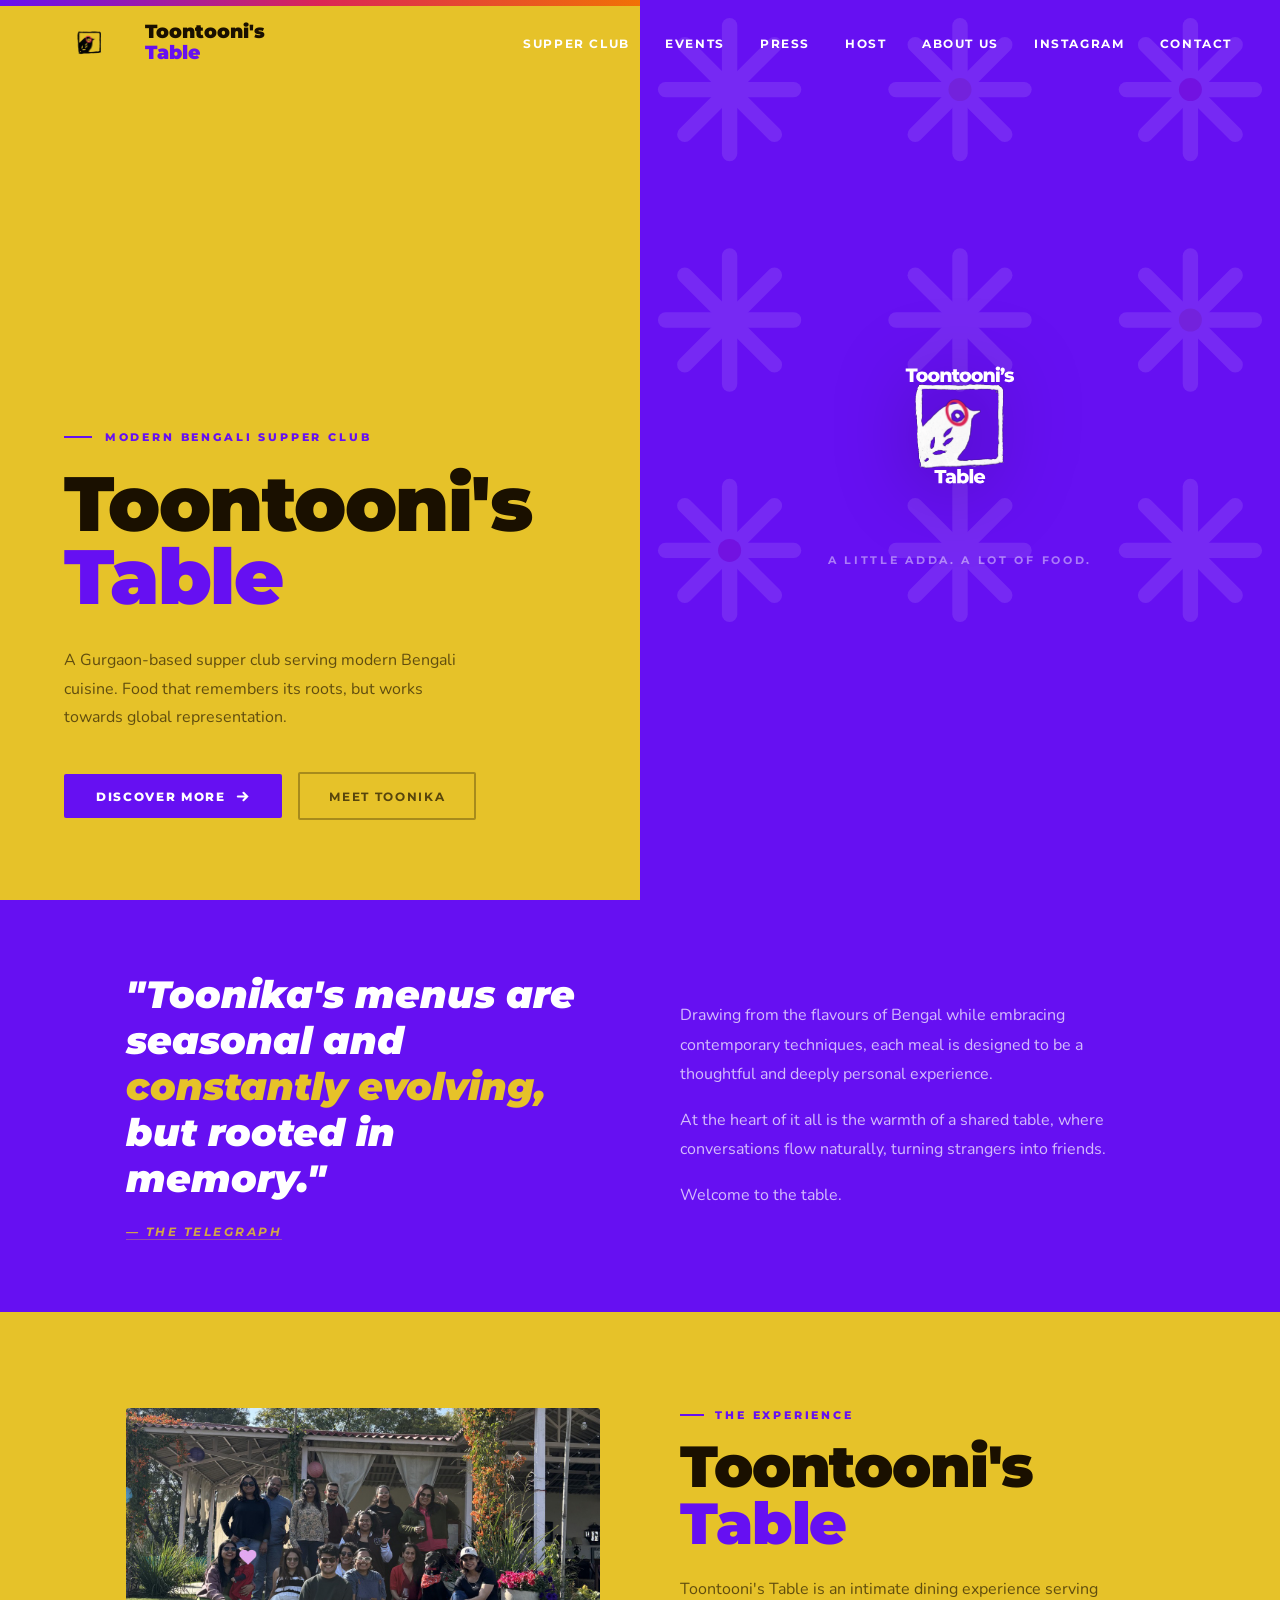
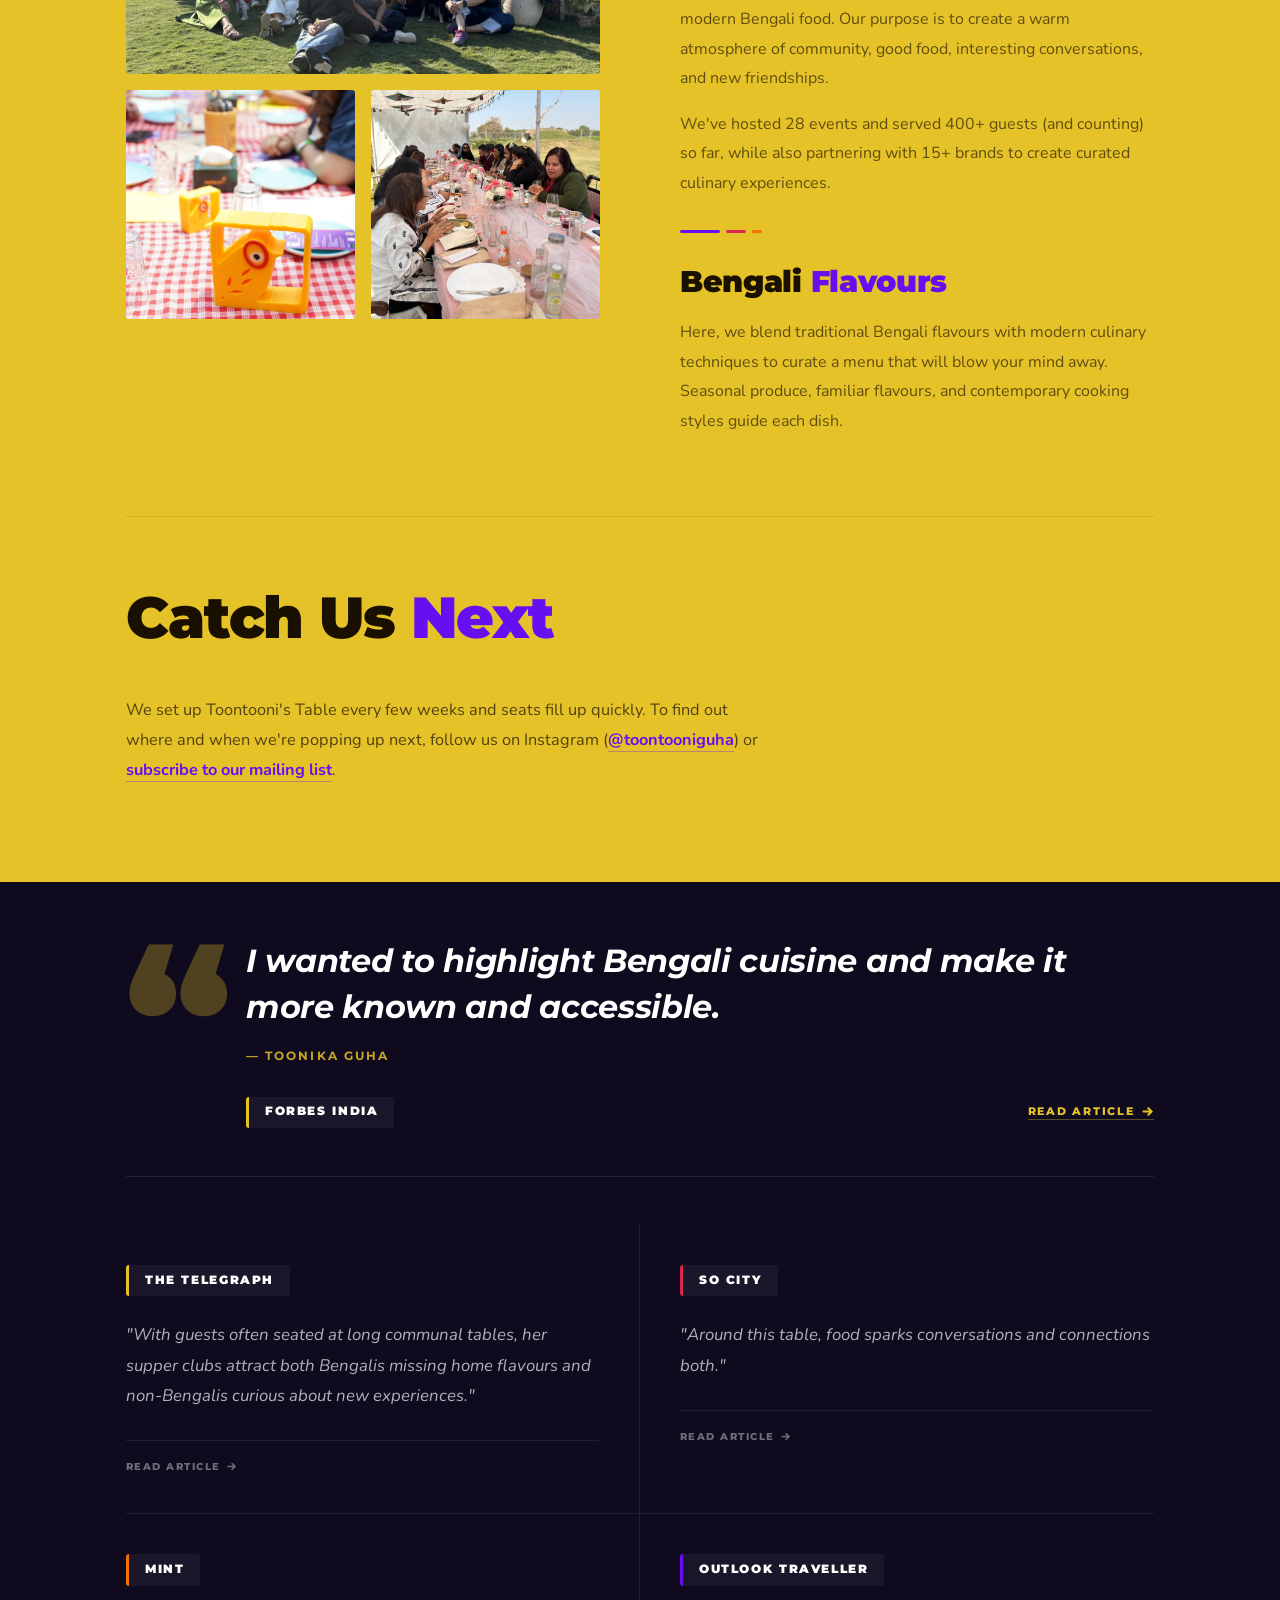
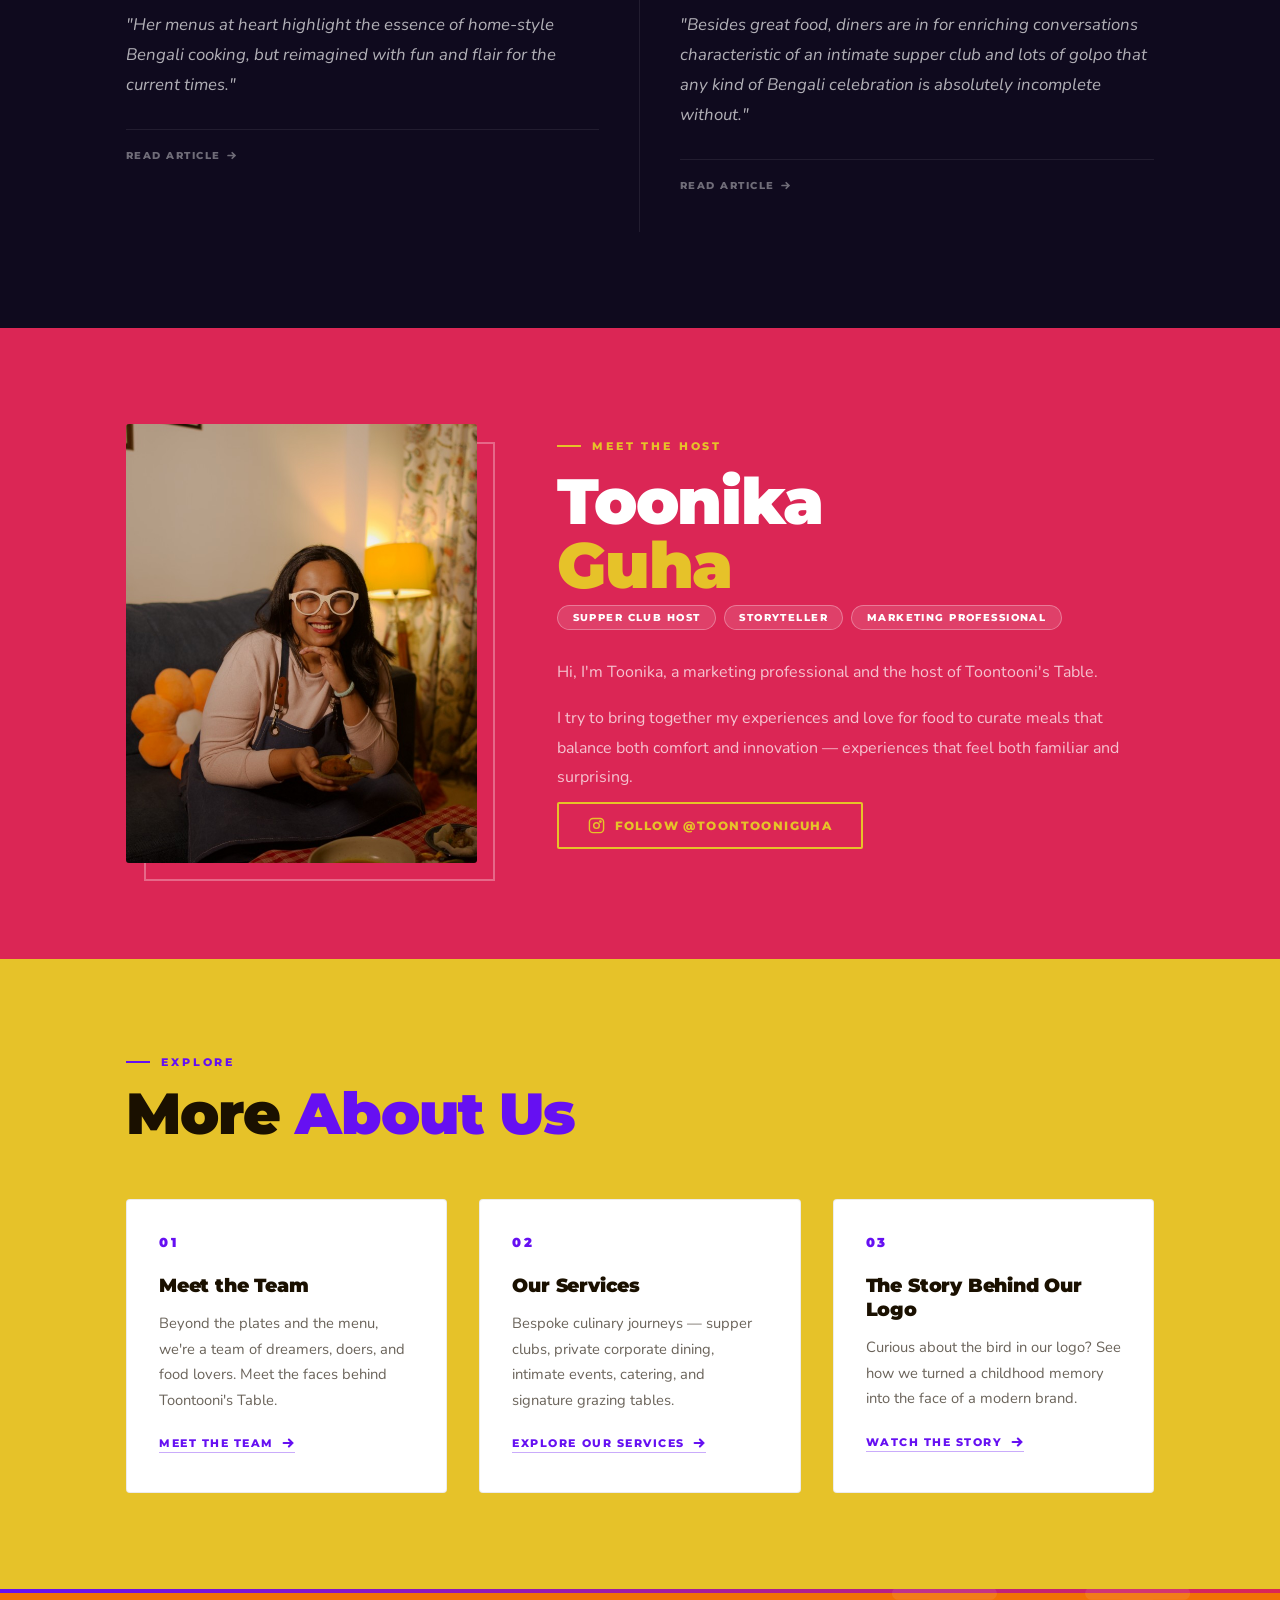
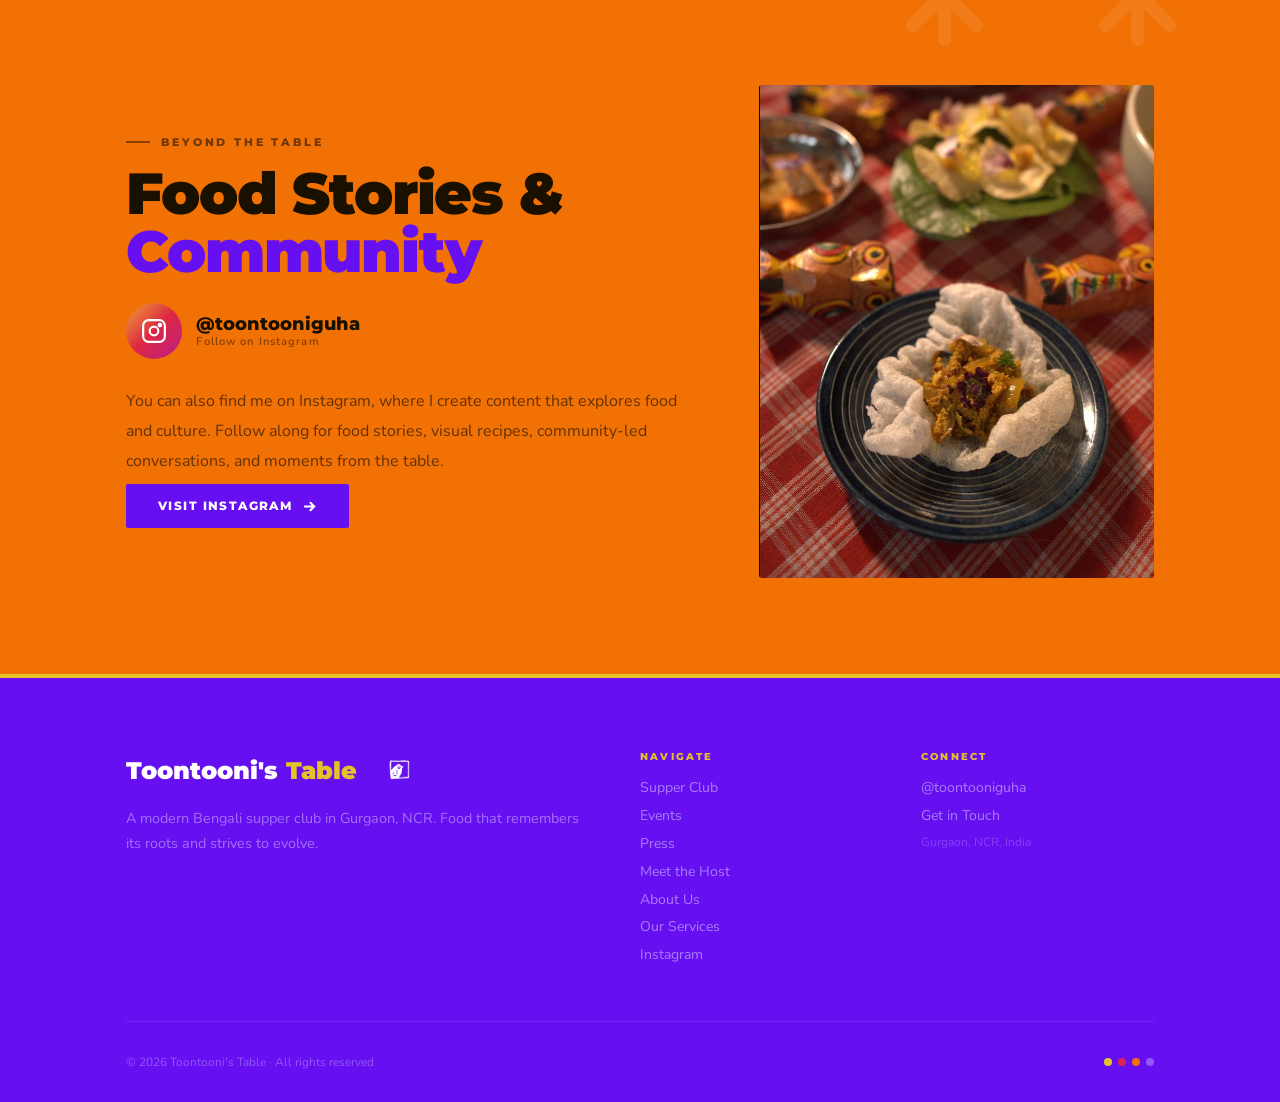
==== index.html @ 7522ca23 "Refactor site into shared partials + refresh content & media Structure / DRY - Extract nav + footer " ====
<!DOCTYPE html>
<html lang="en">
<head>
  <meta charset="UTF-8">
  <meta name="viewport" content="width=device-width, initial-scale=1.0">

  <!-- ── PRIMARY SEO ── -->
  <title>Toontooni's Table | Modern Bengali Supper Club in Gurgaon, NCR</title>
  <meta name="description" content="Toontooni's Table is an intimate modern Bengali supper club in Gurgaon, NCR. Cosy small-group dinners with authentic Bengali cuisine, contemporary flavours, and warm community. Book your seat today.">
  <meta name="keywords" content="supper club Gurgaon, Bengali supper club, Bengali cuisine NCR, intimate dining Gurgaon, Bengali meals Delhi NCR, private dining Gurgaon, modern Bengali food, cosy dinner Gurgaon, small gathering dining NCR, intimate experiences Gurgaon, Toontooni's Table, Toonika Guha, supper club Delhi, Bengali food Delhi">
  <meta name="author" content="Toonika Guha">
  <meta name="robots" content="index, follow">
  <link rel="canonical" href="https://toontoonistable.com/">

  <!-- ── GEO / LOCAL SEO ── -->
  <meta name="geo.region" content="IN-HR">
  <meta name="geo.placename" content="Gurgaon, Haryana, India">
  <meta name="geo.position" content="28.4595;77.0266">
  <meta name="ICBM" content="28.4595, 77.0266">

  <!-- ── OPEN GRAPH ── -->
  <meta property="og:type" content="website">
  <meta property="og:url" content="https://toontoonistable.com/">
  <meta property="og:title" content="Toontooni's Table | Modern Bengali Supper Club in Gurgaon, NCR">
  <meta property="og:description" content="An intimate modern Bengali supper club in Gurgaon, NCR. Cosy small-group dinners with contemporary Bengali cuisine, warm community, and memorable conversations.">
  <meta property="og:image" content="https://toontoonistable.com/assets/images/experience-1.jpg">
  <meta property="og:locale" content="en_IN">
  <meta property="og:site_name" content="Toontooni's Table">

  <!-- ── TWITTER CARD ── -->
  <meta name="twitter:card" content="summary_large_image">
  <meta name="twitter:title" content="Toontooni's Table | Modern Bengali Supper Club in Gurgaon">
  <meta name="twitter:description" content="An intimate modern Bengali supper club in Gurgaon, NCR. Cosy small-group dinners with contemporary Bengali cuisine.">
  <meta name="twitter:image" content="https://toontoonistable.com/assets/images/experience-1.jpg">

  <!-- ── FAVICON & MANIFEST ── -->
  <link rel="icon" type="image/png" href="assets/images/logo-black.png">
  <link rel="apple-touch-icon" href="assets/images/logo-black.png">
  <link rel="manifest" href="site.webmanifest">
  <meta name="theme-color" content="#6610F2">

  <!-- ── FONTS ── -->
  <link rel="preconnect" href="https://fonts.googleapis.com">
  <link rel="preconnect" href="https://fonts.gstatic.com" crossorigin>
  <link href="https://fonts.googleapis.com/css2?family=Montserrat:ital,wght@0,400;0,600;0,700;0,800;0,900;1,700;1,900&family=Nunito:wght@400;500;600;700&display=swap" rel="stylesheet">

  <!-- ── STYLESHEET ── -->
  <link rel="stylesheet" href="assets/css/style.css">

  <!-- ── STRUCTURED DATA (JSON-LD) ── -->
  <script type="application/ld+json">
  {
    "@context": "https://schema.org",
    "@type": "FoodEstablishment",
    "name": "Toontooni's Table",
    "description": "An intimate modern Bengali supper club in Gurgaon, NCR, serving contemporary Bengali cuisine in small, cosy gatherings.",
    "url": "https://toontoonistable.com",
    "image": "https://toontoonistable.com/assets/images/experience-1.jpg",
    "servesCuisine": ["Bengali", "Indian", "Modern Indian"],
    "priceRange": "₹₹₹",
    "address": {
      "@type": "PostalAddress",
      "addressLocality": "Gurgaon",
      "addressRegion": "Haryana",
      "addressCountry": "IN"
    },
    "areaServed": ["Gurgaon", "Delhi NCR", "Noida", "Faridabad", "Delhi", "Gurugram"],
    "founder": {
      "@type": "Person",
      "name": "Toonika Guha",
      "sameAs": "https://www.instagram.com/toontooniguha/"
    },
    "sameAs": ["https://www.instagram.com/toontooniguha/"]
  }
  </script>
</head>
<body>

<!-- ══════════════════════════════════
     SITE HEADER (shared partial → partials/header.html, injected by main.js)
══════════════════════════════════ -->
<div id="site-header"></div>

<main>

<!-- ══════════════════════════════════
     HERO
══════════════════════════════════ -->
<section class="hero" id="home" aria-label="Welcome to Toontooni's Table">

  <div class="hero-left">
    <p class="hero-eyebrow">Modern Bengali Supper Club</p>
    <h1 class="hero-title">
      <span class="line1">Toontooni's</span>
      <span class="line2">Table</span>
    </h1>
    <p class="hero-desc">A Gurgaon-based supper club serving modern Bengali cuisine. Food that remembers its roots, but works towards global representation.</p>
    <div class="hero-cta-row">
      <a href="#supper-club" class="btn-primary">
        Discover More
        <svg width="15" height="15" viewBox="0 0 16 16" fill="none" stroke="currentColor" stroke-width="2.2" stroke-linecap="round" aria-hidden="true">
          <path d="M3 8h10M9 4l4 4-4 4"/>
        </svg>
      </a>
      <a href="#meet" class="btn-outline">Meet Toonika</a>
    </div>
  </div>

  <div class="hero-right" aria-hidden="true">
    <svg class="hero-right-geo" viewBox="0 0 500 500" fill="none" aria-hidden="true">
      <g stroke="white" stroke-width="12" stroke-linecap="round">
        <line x1="70" y1="20" x2="70" y2="120"/><line x1="20" y1="70" x2="120" y2="70"/>
        <line x1="35" y1="35" x2="105" y2="105"/><line x1="105" y1="35" x2="35" y2="105"/>
        <circle cx="70" cy="70" r="9" fill="white" stroke="none"/>
        <line x1="250" y1="20" x2="250" y2="120"/><line x1="200" y1="70" x2="300" y2="70"/>
        <line x1="215" y1="35" x2="285" y2="105"/><line x1="285" y1="35" x2="215" y2="105"/>
        <circle cx="250" cy="70" r="9" fill="#E6C229" stroke="none"/>
        <line x1="430" y1="20" x2="430" y2="120"/><line x1="380" y1="70" x2="480" y2="70"/>
        <line x1="395" y1="35" x2="465" y2="105"/><line x1="465" y1="35" x2="395" y2="105"/>
        <circle cx="430" cy="70" r="9" fill="#DB2655" stroke="none"/>
        <line x1="70" y1="200" x2="70" y2="300"/><line x1="20" y1="250" x2="120" y2="250"/>
        <line x1="35" y1="215" x2="105" y2="285"/><line x1="105" y1="215" x2="35" y2="285"/>
        <circle cx="70" cy="250" r="9" fill="white" stroke="none"/>
        <line x1="250" y1="200" x2="250" y2="300"/><line x1="200" y1="250" x2="300" y2="250"/>
        <line x1="215" y1="215" x2="285" y2="285"/><line x1="285" y1="215" x2="215" y2="285"/>
        <circle cx="250" cy="250" r="9" fill="white" stroke="none"/>
        <line x1="430" y1="200" x2="430" y2="300"/><line x1="380" y1="250" x2="480" y2="250"/>
        <line x1="395" y1="215" x2="465" y2="285"/><line x1="465" y1="215" x2="395" y2="285"/>
        <circle cx="430" cy="250" r="9" fill="#E6C229" stroke="none"/>
        <line x1="70" y1="380" x2="70" y2="480"/><line x1="20" y1="430" x2="120" y2="430"/>
        <line x1="35" y1="395" x2="105" y2="465"/><line x1="105" y1="395" x2="35" y2="465"/>
        <circle cx="70" cy="430" r="9" fill="#DB2655" stroke="none"/>
        <line x1="250" y1="380" x2="250" y2="480"/><line x1="200" y1="430" x2="300" y2="430"/>
        <line x1="215" y1="395" x2="285" y2="465"/><line x1="285" y1="395" x2="215" y2="465"/>
        <circle cx="250" cy="430" r="9" fill="white" stroke="none"/>
        <line x1="430" y1="380" x2="430" y2="480"/><line x1="380" y1="430" x2="480" y2="430"/>
        <line x1="395" y1="395" x2="465" y2="465"/><line x1="465" y1="395" x2="395" y2="465"/>
        <circle cx="430" cy="430" r="9" fill="white" stroke="none"/>
      </g>
    </svg>
    <div class="hero-right-logo">
      <img src="assets/images/logo-white.svg" alt="" class="hero-bird-img" aria-hidden="true">
      <p class="hero-right-tagline">A little adda. A lot of food.</p>
    </div>
  </div>

</section>

<!-- ══════════════════════════════════
     STATEMENT BAND
══════════════════════════════════ -->
<div class="statement" aria-label="Brand statement">
  <div class="container">
    <blockquote class="statement-quote reveal">
      "Toonika's menus are seasonal and <span>constantly evolving,</span><br>but rooted in memory."
      <cite class="statement-cite"><a href="https://www.telegraphindia.com/my-kolkata/food/home-chefs-and-supper-clubs-taking-bengali-food-beyond-bengal/cid/2142483#goog_rewarded" target="_blank" rel="noopener noreferrer">&mdash; The Telegraph</a></cite>
    </blockquote>
    <div class="body-light reveal d1">
      <p>Drawing from the flavours of Bengal while embracing contemporary techniques, each meal is designed to be a thoughtful and deeply personal experience.</p>
      <p>At the heart of it all is the warmth of a shared table, where conversations flow naturally, turning strangers into friends.</p>
      <p>Welcome to the table.</p>
    </div>
  </div>
</div>

<!-- ══════════════════════════════════
     SUPPER CLUB
══════════════════════════════════ -->
<section class="section" id="supper-club" aria-label="The Supper Club experience">
  <div class="container">
    <div class="sc-grid">

      <div>
        <img src="assets/images/experience-1.jpg" alt="Guests at a Toontooni's Table supper club" class="sc-hero-img reveal">
        <div class="food-duo">
          <img src="assets/images/experience-2.jpg" alt="Playful table styling at a Toontooni's Table dinner" class="food-img-sq reveal d1">
          <img src="assets/images/experience-3.jpg" alt="Guests around the table at a Toontooni's Table supper club" class="food-img-sq reveal d1">
        </div>
      </div>

      <div>
        <p class="label reveal">The Experience</p>
        <h2 class="title reveal d1">Toontooni's<br><em>Table</em></h2>
        <div class="body-ink reveal d2">
          <p>Toontooni's Table is an intimate dining experience serving modern Bengali food. Our purpose is to create a warm atmosphere of community, good food, interesting conversations, and new friendships.</p>
          <p>We've hosted 28 events and served 400+ guests (and counting) so far, while also partnering with 15+ brands to create curated culinary experiences.</p>
        </div>

        <div class="color-bar reveal d2">
          <span class="bar-indigo"></span>
          <span class="bar-red"></span>
          <span class="bar-orange"></span>
        </div>

        <h3 class="food-title reveal d3">Bengali <em>Flavours</em></h3>
        <div class="body-ink reveal d3">
          <p>Here, we blend traditional Bengali flavours with modern culinary techniques to curate a menu that will blow your mind away. Seasonal produce, familiar flavours, and contemporary cooking styles guide each dish.</p>
        </div>
      </div>

    </div>

    <!-- ── UPCOMING EVENTS ── -->
    <div class="events-block" id="events">
      <div class="events-header reveal">
        <h2 class="title">Catch Us <em>Next</em></h2>
      </div>
      <p class="events-note reveal d1">
        We set up Toontooni's Table every few weeks and seats fill up quickly. To find out where and when we're popping up next, follow us on Instagram (<a href="https://www.instagram.com/toontooniguha/" target="_blank" rel="noopener noreferrer">@toontooniguha</a>) or <a href="https://www.instagram.com/p/DU5zTjmkhN3/?img_index=1" target="_blank" rel="noopener noreferrer">subscribe to our mailing list</a>.
      </p>
    </div>

  </div>
</section>

<!-- ══════════════════════════════════
     PRESS
══════════════════════════════════ -->
<section class="section press-section" id="press" aria-label="Press and media coverage">
  <div class="container">

    <!-- Featured quote — Forbes India -->
    <article class="press-featured reveal d1" aria-label="Featured press quote">
      <div class="press-featured-mark" aria-hidden="true">&ldquo;</div>
      <div class="press-featured-body">
        <blockquote class="press-featured-quote">
          I wanted to highlight Bengali cuisine and make it more known and accessible.<span class="press-featured-attr">— Toonika Guha</span>
        </blockquote>
        <div class="press-featured-footer">
          <div class="press-pub-badge">
            <span class="press-pub-name">Forbes India</span>
          </div>
          <a href="https://www.forbesindia.com/article/life/supper-clubs-whats-the-next-course/2993029/1" target="_blank" rel="noopener noreferrer" class="press-featured-link" aria-label="Read article in Forbes India">
            Read Article
            <svg width="13" height="13" viewBox="0 0 16 16" fill="none" stroke="currentColor" stroke-width="2.5" stroke-linecap="round" aria-hidden="true">
              <path d="M3 8h10M9 4l4 4-4 4"/>
            </svg>
          </a>
        </div>
      </div>
    </article>

    <!-- Supporting quotes -->
    <div class="press-secondary-grid">

      <article class="press-secondary reveal d1">
        <div class="press-pub-badge">
          <span class="press-pub-name">The Telegraph</span>
        </div>
        <blockquote class="press-secondary-quote">
          "With guests often seated at long communal tables, her supper clubs attract both Bengalis missing home flavours and non-Bengalis curious about new experiences."
        </blockquote>
        <div class="press-secondary-footer">
          <a href="https://www.telegraphindia.com/my-kolkata/food/home-chefs-and-supper-clubs-taking-bengali-food-beyond-bengal/cid/2142483#goog_rewarded" target="_blank" rel="noopener noreferrer" class="press-secondary-link" aria-label="Read article in The Telegraph">
            Read Article
            <svg width="11" height="11" viewBox="0 0 16 16" fill="none" stroke="currentColor" stroke-width="2.5" stroke-linecap="round" aria-hidden="true">
              <path d="M3 8h10M9 4l4 4-4 4"/>
            </svg>
          </a>
        </div>
      </article>

      <article class="press-secondary reveal d2">
        <div class="press-pub-badge press-pub-badge--red">
          <span class="press-pub-name">So City</span>
        </div>
        <blockquote class="press-secondary-quote">
          "Around this table, food sparks conversations and connections both."
        </blockquote>
        <div class="press-secondary-footer">
          <a href="https://so.city/delhi/article/taste-tradition-with-a-twist-at-toontoonis-table-the-ultimate-bengali-supper-club" target="_blank" rel="noopener noreferrer" class="press-secondary-link" aria-label="Read article in So City">
            Read Article
            <svg width="11" height="11" viewBox="0 0 16 16" fill="none" stroke="currentColor" stroke-width="2.5" stroke-linecap="round" aria-hidden="true">
              <path d="M3 8h10M9 4l4 4-4 4"/>
            </svg>
          </a>
        </div>
      </article>

      <article class="press-secondary reveal d3">
        <div class="press-pub-badge press-pub-badge--orange">
          <span class="press-pub-name">Mint</span>
        </div>
        <blockquote class="press-secondary-quote">
          "Her menus at heart highlight the essence of home-style Bengali cooking, but reimagined with fun and flair for the current times."
        </blockquote>
        <div class="press-secondary-footer">
          <a href="https://www.livemint.com/mint-lounge/food/popups-supper-clubs-delhi-gurugram-pune-11771306654217.html" target="_blank" rel="noopener noreferrer" class="press-secondary-link" aria-label="Read article in Mint">
            Read Article
            <svg width="11" height="11" viewBox="0 0 16 16" fill="none" stroke="currentColor" stroke-width="2.5" stroke-linecap="round" aria-hidden="true">
              <path d="M3 8h10M9 4l4 4-4 4"/>
            </svg>
          </a>
        </div>
      </article>

      <article class="press-secondary reveal d3">
        <div class="press-pub-badge press-pub-badge--indigo">
          <span class="press-pub-name">Outlook Traveller</span>
        </div>
        <blockquote class="press-secondary-quote">
          "Besides great food, diners are in for enriching conversations characteristic of an intimate supper club and lots of golpo that any kind of Bengali celebration is absolutely incomplete without."
        </blockquote>
        <div class="press-secondary-footer">
          <a href="https://oteats.outlooktraveller.com/whats-new/kickstart-durga-puja-2025-with-the-homecoming-pop-up-in-mezze-mambo" target="_blank" rel="noopener noreferrer" class="press-secondary-link" aria-label="Read article in Outlook Traveller">
            Read Article
            <svg width="11" height="11" viewBox="0 0 16 16" fill="none" stroke="currentColor" stroke-width="2.5" stroke-linecap="round" aria-hidden="true">
              <path d="M3 8h10M9 4l4 4-4 4"/>
            </svg>
          </a>
        </div>
      </article>

    </div>

  </div>
</section>

<!-- ══════════════════════════════════
     MEET TOONIKA
══════════════════════════════════ -->
<section class="section meet-section" id="meet" aria-label="Meet Toonika Guha, your host">
  <div class="container">
    <div class="meet-grid">

      <div class="meet-frame reveal">
        <img
          src="assets/images/host.jpg"
          alt="Toonika Guha, host of Toontooni's Table supper club in Gurgaon"
          class="portrait-img"
        >
      </div>

      <div>
        <p class="label label-light reveal">Meet the Host</p>
        <h2 class="meet-name reveal d1">Toonika<br><em>Guha</em></h2>
        <div class="pills reveal d2">
          <span class="pill">Supper Club Host</span>
          <span class="pill">Storyteller</span>
          <span class="pill">Marketing Professional</span>
        </div>
        <div class="body-light reveal d2">
          <p>Hi, I'm Toonika, a marketing professional and the host of Toontooni's Table.</p>
          <p>I try to bring together my experiences and love for food to curate meals that balance both comfort and innovation — experiences that feel both familiar and surprising.</p>
        </div>
        <a
          href="https://www.instagram.com/toontooniguha/"
          target="_blank"
          rel="noopener noreferrer"
          class="ig-btn reveal d3"
          aria-label="Follow Toonika Guha on Instagram"
        >
          <svg width="17" height="17" viewBox="0 0 24 24" fill="none" stroke="currentColor" stroke-width="2" stroke-linecap="round" aria-hidden="true">
            <rect x="2" y="2" width="20" height="20" rx="5"/>
            <circle cx="12" cy="12" r="4"/>
            <circle cx="17.5" cy="6.5" r="1" fill="currentColor"/>
          </svg>
          Follow @toontooniguha
        </a>
      </div>

    </div>
  </div>
</section>

<!-- ══════════════════════════════════
     TEAM
══════════════════════════════════ -->
<section class="section team-section" id="team" aria-label="More about Toontooni's Table">
  <div class="container">

    <div class="team-intro">
      <p class="label reveal">Explore</p>
      <h2 class="title reveal d1">More <em>About Us</em></h2>
    </div>

    <div class="about-grid">

      <a href="https://www.instagram.com/p/DU5zTjmkhN3/?img_index=1" target="_blank" rel="noopener noreferrer" class="about-card about-card--link reveal d1" aria-label="Meet the Team on Instagram">
        <span class="about-num" aria-hidden="true">01</span>
        <h3 class="about-card-title">Meet the Team</h3>
        <p class="about-card-desc">Beyond the plates and the menu, we're a team of dreamers, doers, and food lovers. Meet the faces behind Toontooni's Table.</p>
        <span class="about-cta">Meet the Team
          <svg width="14" height="14" viewBox="0 0 16 16" fill="none" stroke="currentColor" stroke-width="2.4" stroke-linecap="round" aria-hidden="true"><path d="M3 8h10M9 4l4 4-4 4"/></svg>
        </span>
      </a>

      <a href="services.html" class="about-card about-card--link reveal d2" aria-label="Our Services">
        <span class="about-num" aria-hidden="true">02</span>
        <h3 class="about-card-title">Our Services</h3>
        <p class="about-card-desc">Bespoke culinary journeys — supper clubs, private corporate dining, intimate events, catering, and signature grazing tables.</p>
        <span class="about-cta">Explore Our Services
          <svg width="14" height="14" viewBox="0 0 16 16" fill="none" stroke="currentColor" stroke-width="2.4" stroke-linecap="round" aria-hidden="true"><path d="M3 8h10M9 4l4 4-4 4"/></svg>
        </span>
      </a>

      <a href="https://www.instagram.com/p/DVVPGtCkqGS/" target="_blank" rel="noopener noreferrer" class="about-card about-card--link reveal d3" aria-label="Watch the story behind our logo on Instagram">
        <span class="about-num" aria-hidden="true">03</span>
        <h3 class="about-card-title">The Story Behind Our Logo</h3>
        <p class="about-card-desc">Curious about the bird in our logo? See how we turned a childhood memory into the face of a modern brand.</p>
        <span class="about-cta">Watch the Story
          <svg width="14" height="14" viewBox="0 0 16 16" fill="none" stroke="currentColor" stroke-width="2.4" stroke-linecap="round" aria-hidden="true"><path d="M3 8h10M9 4l4 4-4 4"/></svg>
        </span>
      </a>

    </div>

  </div>
</section>

<!-- ══════════════════════════════════
     BEYOND THE TABLE
══════════════════════════════════ -->
<section class="section beyond-section" id="beyond" aria-label="Beyond the Table – follow on Instagram">
  <svg class="beyond-geo" viewBox="0 0 500 500" fill="none" aria-hidden="true">
    <g stroke="white" stroke-width="14" stroke-linecap="round">
      <line x1="70" y1="20" x2="70" y2="120"/><line x1="20" y1="70" x2="120" y2="70"/>
      <line x1="35" y1="35" x2="105" y2="105"/><line x1="105" y1="35" x2="35" y2="105"/>
      <circle cx="70" cy="70" r="10" fill="white" stroke="none"/>
      <line x1="280" y1="20" x2="280" y2="120"/><line x1="230" y1="70" x2="330" y2="70"/>
      <line x1="245" y1="35" x2="315" y2="105"/><line x1="315" y1="35" x2="245" y2="105"/>
      <circle cx="280" cy="70" r="10" fill="white" stroke="none"/>
      <line x1="70" y1="230" x2="70" y2="330"/><line x1="20" y1="280" x2="120" y2="280"/>
      <line x1="35" y1="245" x2="105" y2="315"/><line x1="105" y1="245" x2="35" y2="315"/>
      <circle cx="70" cy="280" r="10" fill="white" stroke="none"/>
    </g>
  </svg>

  <div class="container">
    <div class="beyond-grid">

      <div>
        <p class="label label-ink reveal">Beyond the Table</p>
        <h2 class="title title--dark reveal d1">Food Stories &<br><em>Community</em></h2>

        <div class="ig-badge reveal d2">
          <div class="ig-icon-circle" aria-hidden="true">
            <svg width="26" height="26" viewBox="0 0 24 24" fill="none" stroke="white" stroke-width="2" stroke-linecap="round">
              <rect x="2" y="2" width="20" height="20" rx="5"/>
              <circle cx="12" cy="12" r="4"/>
              <circle cx="17.5" cy="6.5" r="1.2" fill="white"/>
            </svg>
          </div>
          <div class="ig-handle">
            @toontooniguha
            <small>Follow on Instagram</small>
          </div>
        </div>

        <div class="body-ink reveal d2">
          <p>You can also find me on Instagram, where I create content that explores food and culture. Follow along for food stories, visual recipes, community-led conversations, and moments from the table.</p>
        </div>

        <a
          href="https://www.instagram.com/toontooniguha/"
          target="_blank"
          rel="noopener noreferrer"
          class="beyond-btn reveal d3"
          aria-label="Visit Toonika Guha on Instagram"
        >
          Visit Instagram
          <svg width="15" height="15" viewBox="0 0 16 16" fill="none" stroke="currentColor" stroke-width="2.2" stroke-linecap="round" aria-hidden="true">
            <path d="M3 8h10M9 4l4 4-4 4"/>
          </svg>
        </a>
      </div>

      <div class="reveal d1">
        <img
          src="assets/images/food-plating.jpg"
          alt="A plated modern Bengali dish at Toontooni's Table"
          class="portrait-img"
        >
      </div>

    </div>
  </div>
</section>

</main>

<!-- ══════════════════════════════════
     SITE FOOTER (shared partial → partials/footer.html, injected by main.js)
══════════════════════════════════ -->
<div id="site-footer"></div>

<script src="assets/js/main.js"></script>
</body>
</html>
---- assets/css/style.css ----
/* ============================================================
   TOONTOONI'S TABLE — Main Stylesheet
   ============================================================ */

/* ── RESET & ROOT ── */
*, *::before, *::after { box-sizing: border-box; margin: 0; padding: 0; }

:root {
  --saffron:   #E6C229;
  --saffron-d: #c9a818;
  --indigo:    #6610F2;
  --red:       #DB2655;
  --orange:    #F17105;
  --ink:       #1a1000;
  --white:     #ffffff;
}

html { scroll-behavior: smooth; }

body {
  background: var(--saffron);
  color: var(--ink);
  font-family: 'Nunito', sans-serif;
  font-weight: 400;
  overflow-x: hidden;
}

/* ── NAV ── */
nav {
  position: fixed; top: 0; left: 0; right: 0; z-index: 200;
  display: flex; justify-content: space-between; align-items: center;
  padding: 1.2rem 3rem;
  transition: background 0.4s, border-color 0.4s;
}
nav.scrolled {
  background: rgba(230,194,41,0.97);
  backdrop-filter: blur(16px);
  -webkit-backdrop-filter: blur(16px);
  border-bottom: 3px solid var(--indigo);
}

.nav-logo {
  display: flex; align-items: center; gap: 0.7rem;
  text-decoration: none; z-index: 201;
  height: 48px;
}
.nav-logo img { height: 48px; width: auto; object-fit: contain; display: block; }
.nav-logo-text {
  font-family: 'Montserrat', sans-serif;
  font-weight: 900; font-size: 1.18rem; line-height: 1.1;
  color: var(--ink);
}
.nav-logo-text span { color: var(--indigo); }

.nav-links { display: flex; gap: 2.2rem; list-style: none; }
.nav-links a {
  font-family: 'Montserrat', sans-serif;
  text-decoration: none; font-size: 0.72rem; font-weight: 700;
  letter-spacing: 0.14em; text-transform: uppercase;
  color: var(--white); transition: color 0.2s;
}
.nav-links a:hover { color: var(--indigo); }

/* ── HAMBURGER ── */
.hamburger {
  display: none;
  flex-direction: column; gap: 5px;
  cursor: pointer; background: none; border: none;
  padding: 4px; z-index: 201;
}
.hamburger span {
  display: block; width: 24px; height: 2px;
  background: var(--ink); border-radius: 2px;
  transition: transform 0.3s, opacity 0.3s;
}
.hamburger.open span:nth-child(1) { transform: translateY(7px) rotate(45deg); }
.hamburger.open span:nth-child(2) { opacity: 0; }
.hamburger.open span:nth-child(3) { transform: translateY(-7px) rotate(-45deg); }

/* ── MOBILE NAV OVERLAY ── */
.nav-mobile {
  display: none;
  position: fixed; inset: 0; z-index: 199;
  background: var(--saffron);
  flex-direction: column; justify-content: center; align-items: center;
  gap: 2.5rem;
}
.nav-mobile.open { display: flex; }
.nav-mobile a {
  font-family: 'Montserrat', sans-serif;
  font-size: 1.6rem; font-weight: 900;
  letter-spacing: 0.06em; text-transform: uppercase;
  color: var(--ink); text-decoration: none;
  transition: color 0.2s;
}
.nav-mobile a:hover { color: var(--indigo); }

/* ── HERO ── */
.hero {
  min-height: 100vh;
  display: grid; grid-template-columns: 1fr 1fr;
  position: relative; overflow: hidden;
}

.hero-left {
  background: var(--saffron);
  display: flex; flex-direction: column; justify-content: flex-end;
  padding: 9rem 4rem 5rem;
  position: relative; z-index: 2;
}
.hero-left::before {
  content: '';
  position: absolute; top: 0; left: 0; right: 0; height: 6px;
  background: linear-gradient(90deg, var(--indigo), var(--red), var(--orange));
}

.hero-eyebrow {
  font-family: 'Montserrat', sans-serif;
  font-size: 0.68rem; font-weight: 800;
  letter-spacing: 0.26em; text-transform: uppercase; color: var(--indigo);
  margin-bottom: 1.5rem;
  display: flex; align-items: center; gap: 0.8rem;
  opacity: 0; animation: fadeUp 0.7s 0.2s forwards;
}
.hero-eyebrow::before { content: ''; width: 28px; height: 2px; background: var(--indigo); }

.hero-title {
  font-family: 'Montserrat', sans-serif; font-weight: 900;
  font-size: clamp(3.2rem, 6vw, 5.8rem);
  line-height: 0.95; letter-spacing: -0.02em; color: var(--ink);
  opacity: 0; animation: fadeUp 0.7s 0.4s forwards;
}
.hero-title .line1 { display: block; }
.hero-title .line2 { display: block; font-style: normal; color: var(--indigo); }

.hero-desc {
  font-size: 1rem; line-height: 1.8; color: rgba(26,16,0,0.65);
  max-width: 400px; margin-top: 2rem;
  opacity: 0; animation: fadeUp 0.7s 0.6s forwards;
}

.hero-cta-row {
  display: flex; gap: 1rem; align-items: center; margin-top: 2.5rem;
  opacity: 0; animation: fadeUp 0.7s 0.8s forwards;
}

.btn-primary {
  display: inline-flex; align-items: center; gap: 0.6rem;
  background: var(--indigo); color: var(--white);
  font-family: 'Montserrat', sans-serif;
  font-weight: 800; font-size: 0.75rem; letter-spacing: 0.14em;
  text-transform: uppercase; text-decoration: none;
  padding: 0.9rem 2rem; border-radius: 2px;
  transition: background 0.2s, transform 0.2s;
}
.btn-primary:hover { background: var(--red); transform: translateY(-2px); }

.btn-outline {
  display: inline-flex; align-items: center; gap: 0.6rem;
  border: 2px solid rgba(26,16,0,0.3); color: rgba(26,16,0,0.7);
  font-family: 'Montserrat', sans-serif;
  font-weight: 700; font-size: 0.75rem; letter-spacing: 0.14em;
  text-transform: uppercase; text-decoration: none;
  padding: 0.9rem 1.8rem; border-radius: 2px;
  transition: border-color 0.2s, color 0.2s;
}
.btn-outline:hover { border-color: var(--indigo); color: var(--indigo); }

.hero-right {
  position: relative; background: var(--indigo);
  display: flex; align-items: center; justify-content: center;
  overflow: hidden;
}
.hero-right-geo { position: absolute; inset: 0; opacity: 0.1; pointer-events: none; }
.hero-right-logo {
  position: relative; z-index: 2;
  display: flex; flex-direction: column; align-items: center; gap: 1.2rem;
  opacity: 0; animation: fadeIn 1s 0.5s forwards;
}
.hero-bird-img {
  width: 200px; height: 200px; object-fit: contain;
  filter: drop-shadow(0 8px 40px rgba(0,0,0,0.3));
}
.hero-right-tagline {
  font-family: 'Montserrat', sans-serif;
  font-weight: 700; font-size: 0.7rem; letter-spacing: 0.24em;
  text-transform: uppercase; color: rgba(255,255,255,0.45);
}

/* ── SHARED UTILITIES ── */
.section  { padding: 6rem 0; }
.container { max-width: 1140px; margin: 0 auto; padding: 0 3.5rem; }

.label {
  font-family: 'Montserrat', sans-serif;
  font-size: 0.68rem; font-weight: 800;
  letter-spacing: 0.26em; text-transform: uppercase; color: var(--indigo);
  display: flex; align-items: center; gap: 0.7rem;
  margin-bottom: 1rem;
}
.label::before { content: ''; width: 24px; height: 2px; background: var(--indigo); }
.label-light { color: var(--saffron); }
.label-light::before { background: var(--saffron); }
.label-ink { color: rgba(26,16,0,0.6); }
.label-ink::before { background: rgba(26,16,0,0.5); }

h2.title {
  font-family: 'Montserrat', sans-serif;
  font-weight: 900; font-size: clamp(2.2rem, 4.5vw, 3.6rem);
  line-height: 1.0; letter-spacing: -0.02em; margin-bottom: 1.4rem;
  color: var(--ink);
}
h2.title em { font-style: normal; color: var(--indigo); }
h2.title.title--dark { color: var(--ink); }
h2.title.title--dark em { color: var(--indigo); }

.body-ink { font-size: 1rem; line-height: 1.85; color: rgba(26,16,0,0.65); }
.body-ink p + p { margin-top: 1rem; }
.body-light { font-size: 1rem; line-height: 1.85; color: rgba(255,255,255,0.72); }
.body-light p + p { margin-top: 1rem; }

.img-ph {
  background: rgba(26,16,0,0.07);
  border: 2px dashed rgba(102,16,242,0.25);
  display: flex; flex-direction: column;
  align-items: center; justify-content: center;
  gap: 0.7rem; border-radius: 3px;
  color: rgba(26,16,0,0.3);
  font-family: 'Montserrat', sans-serif;
  font-size: 0.62rem; font-weight: 700;
  letter-spacing: 0.16em; text-transform: uppercase;
}
.img-ph.on-dark {
  background: rgba(255,255,255,0.06);
  border-color: rgba(255,255,255,0.15);
  color: rgba(255,255,255,0.3);
}
.img-ph .ico { font-size: 2rem; opacity: 0.35; }
.tall { aspect-ratio: 4/5; }
.sq   { aspect-ratio: 1; }
.wide { aspect-ratio: 16/9; }

/* Photos */
.sc-hero-img {
  width: 100%; aspect-ratio: 16/9;
  object-fit: cover; border-radius: 3px; display: block;
}
.food-img-sq {
  width: 100%; aspect-ratio: 1;
  object-fit: cover; border-radius: 3px; display: block;
}
.portrait-img {
  width: 100%; aspect-ratio: 4/5;
  object-fit: cover; border-radius: 3px; display: block;
  position: relative; z-index: 1;
}

/* Colour divider bar */
.color-bar { display: flex; gap: 6px; margin: 2rem 0; }
.color-bar span { height: 3px; border-radius: 2px; display: block; }
.bar-indigo { width: 40px; background: var(--indigo); }
.bar-red    { width: 20px; background: var(--red); }
.bar-orange { width: 10px; background: var(--orange); }

/* ── STATEMENT BAND ── */
.statement { background: var(--indigo); padding: 4.5rem 0; }
.statement .container {
  display: grid; grid-template-columns: 1fr 1fr;
  gap: 5rem; align-items: center;
}
.statement-quote {
  font-family: 'Montserrat', sans-serif;
  font-weight: 900; font-style: italic;
  font-size: clamp(1.6rem, 3vw, 2.4rem);
  line-height: 1.2; color: var(--white);
}
.statement-quote span { color: var(--saffron); }
.statement-cite {
  display: block; margin-top: 1.4rem;
  font-family: 'Montserrat', sans-serif;
  font-style: italic; font-weight: 700;
  font-size: 0.78rem; letter-spacing: 0.2em; text-transform: uppercase;
  color: var(--saffron); opacity: 0.85;
}
.statement-cite a {
  color: inherit; text-decoration: none;
  border-bottom: 1px solid rgba(230,194,41,0.4);
  transition: border-color 0.2s, opacity 0.2s;
}
.statement-cite a:hover { border-bottom-color: var(--saffron); opacity: 1; }


/* ── SUPPER CLUB ── */
.sc-grid {
  display: grid; grid-template-columns: 1fr 1fr;
  gap: 5rem; align-items: start;
}
.food-duo { display: grid; grid-template-columns: 1fr 1fr; gap: 1rem; margin-top: 1rem; }

h3.food-title {
  font-family: 'Montserrat', sans-serif;
  font-weight: 900; font-size: 1.9rem;
  line-height: 1.1; margin-bottom: 1.2rem;
  letter-spacing: -0.01em; color: var(--ink);
}
h3.food-title em { color: var(--indigo); font-style: normal; }

/* ── MEET TOONIKA ── */
.meet-section { background: var(--red); }
.meet-grid {
  display: grid; grid-template-columns: 1fr 1.7fr;
  gap: 5rem; align-items: center;
}
.meet-frame { position: relative; }
.meet-frame::after {
  content: '';
  position: absolute;
  top: 18px; left: 18px; right: -18px; bottom: -18px;
  border: 2px solid rgba(255,255,255,0.3);
  z-index: 0; pointer-events: none;
}
.meet-name {
  font-family: 'Montserrat', sans-serif; font-weight: 900;
  font-size: clamp(2.6rem, 5vw, 4rem);
  line-height: 1.0; letter-spacing: -0.02em;
  color: var(--white); margin-bottom: 0.5rem;
}
.meet-name em { font-style: normal; color: var(--saffron); }

.pills { display: flex; flex-wrap: wrap; gap: 0.5rem; margin-bottom: 1.8rem; }
.pill {
  font-family: 'Montserrat', sans-serif;
  font-size: 0.64rem; font-weight: 800; letter-spacing: 0.14em; text-transform: uppercase;
  background: rgba(255,255,255,0.12); color: var(--white);
  border: 1px solid rgba(255,255,255,0.3);
  padding: 0.3rem 0.9rem; border-radius: 100px;
}
.ig-btn {
  display: inline-flex; align-items: center; gap: 0.6rem;
  font-family: 'Montserrat', sans-serif;
  font-size: 0.74rem; font-weight: 800; letter-spacing: 0.12em;
  text-transform: uppercase; text-decoration: none;
  color: var(--saffron); border: 2px solid var(--saffron);
  padding: 0.8rem 1.8rem; border-radius: 2px; margin-top: 0.6rem;
  transition: background 0.2s, color 0.2s;
}
.ig-btn:hover { background: var(--saffron); color: var(--ink); }

/* ── BEYOND THE TABLE ── */
.beyond-section { background: var(--orange); position: relative; overflow: hidden; }
.beyond-section::before {
  content: '';
  position: absolute; top: 0; left: 0; right: 0; height: 4px;
  background: linear-gradient(90deg, var(--indigo), var(--red));
}
.beyond-geo {
  position: absolute; right: -60px; top: -60px;
  width: 460px; height: 460px; opacity: 0.08; pointer-events: none;
}
.beyond-grid {
  display: grid; grid-template-columns: 1.4fr 1fr;
  gap: 5rem; align-items: center;
  position: relative; z-index: 1;
}
.ig-badge { display: flex; align-items: center; gap: 0.9rem; margin-bottom: 1.8rem; }
.ig-icon-circle {
  width: 56px; height: 56px; border-radius: 50%; flex-shrink: 0;
  background: linear-gradient(135deg, #f09433, #e6683c, #dc2743, #cc2366, #bc1888);
  display: flex; align-items: center; justify-content: center;
}
.ig-handle {
  font-family: 'Montserrat', sans-serif;
  font-weight: 800; font-size: 1.15rem; line-height: 1.2; color: var(--ink);
}
.ig-handle small {
  display: block; font-size: 0.7rem; font-weight: 600;
  color: rgba(26,16,0,0.5); letter-spacing: 0.1em;
  font-style: normal; font-family: 'Nunito', sans-serif;
}
.beyond-btn {
  display: inline-flex; align-items: center; gap: 0.6rem;
  font-family: 'Montserrat', sans-serif;
  font-size: 0.74rem; font-weight: 800; letter-spacing: 0.12em;
  text-transform: uppercase; text-decoration: none;
  background: var(--indigo); color: var(--white);
  padding: 0.9rem 2rem; border-radius: 2px; margin-top: 0.5rem;
  transition: background 0.2s, transform 0.2s;
}
.beyond-btn:hover { background: var(--red); transform: translateY(-2px); }

/* ── FOOTER ── */
footer {
  background: var(--indigo);
  padding: 4.5rem 0 2rem;
  border-top: 4px solid var(--saffron);
}
.footer-grid {
  display: grid; grid-template-columns: 2fr 1fr 1fr;
  gap: 3rem; margin-bottom: 3rem;
}
.footer-logo-row { margin-bottom: 1rem; }
.footer-brand {
  display: flex; align-items: center; gap: 0.5rem;
  font-family: 'Montserrat', sans-serif; font-weight: 900; font-size: 1.5rem;
  color: var(--white);
}
.footer-brand img {
  height: 40px; width: auto; object-fit: contain;
  filter: brightness(0) invert(1);
}
.footer-brand span { color: var(--saffron); }
.footer-tagline { font-size: 0.9rem; line-height: 1.7; color: rgba(255,255,255,0.4); }
.footer-col h4 {
  font-family: 'Montserrat', sans-serif;
  font-size: 0.62rem; font-weight: 800; letter-spacing: 0.22em;
  text-transform: uppercase; color: var(--saffron); margin-bottom: 1rem;
}
.footer-col a {
  display: block; text-decoration: none;
  font-size: 0.88rem; color: rgba(255,255,255,0.45);
  margin-bottom: 0.55rem; transition: color 0.2s;
}
.footer-col a:hover { color: var(--saffron); }
.footer-location { margin-top: 0.4rem; font-size: 0.75rem; color: rgba(255,255,255,0.2); }
.footer-bottom {
  border-top: 1px solid rgba(255,255,255,0.1);
  padding-top: 2rem; display: flex;
  justify-content: space-between; align-items: center;
  font-size: 0.74rem; color: rgba(255,255,255,0.3);
}
.footer-dots { display: flex; gap: 6px; }
.footer-dots span { width: 8px; height: 8px; border-radius: 50%; display: block; }
.dot-saffron { background: var(--saffron); }
.dot-red     { background: var(--red); }
.dot-orange  { background: var(--orange); }
.dot-muted   { background: rgba(255,255,255,0.3); }

/* ── UPCOMING EVENTS ── */
.events-block {
  margin-top: 5rem;
  padding-top: 4rem;
  border-top: 1px solid rgba(26,16,0,0.1);
}
.events-header { margin-bottom: 3rem; }
.events-header .title { margin-top: 0.5rem; }

.events-note {
  max-width: 640px;
  font-size: 1.02rem; line-height: 1.85;
  color: rgba(26,16,0,0.72);
}
.events-note a {
  color: var(--indigo); font-weight: 700; text-decoration: none;
  border-bottom: 1px solid rgba(102,16,242,0.35);
  transition: color 0.2s, border-color 0.2s;
}
.events-note a:hover { color: var(--red); border-color: rgba(219,38,85,0.4); }

/* ── PRESS SECTION ── */
.press-section {
  background: #0f0a1e; /* deep near-black, distinct from indigo sections */
  padding-top: 3.5rem; /* header removed — pull content up, keep it compact */
}
/* Publication badges (shared) */
.press-pub-badge {
  display: inline-flex; flex-direction: column;
  align-items: flex-start; gap: 0;
  padding: 0.55rem 1rem;
  border-radius: 3px;
  border-left: 3px solid var(--saffron);
  background: rgba(255,255,255,0.05);
}
.press-pub-badge--red    { border-color: var(--red); }
.press-pub-badge--orange { border-color: var(--orange); }
.press-pub-badge--indigo { border-color: var(--indigo); }

.press-pub-name {
  font-family: 'Montserrat', sans-serif;
  font-weight: 900; font-size: 0.72rem;
  letter-spacing: 0.14em; text-transform: uppercase;
  color: var(--white); line-height: 1.2;
}
/* ── FEATURED QUOTE ── */
.press-featured {
  display: grid; grid-template-columns: 120px 1fr;
  gap: 0; align-items: start;
  border-bottom: 1px solid rgba(255,255,255,0.1);
  padding: 0 0 3rem;
  margin-bottom: 3rem;
}
.press-featured-mark {
  font-family: 'Montserrat', sans-serif;
  font-size: 11rem; font-weight: 900; line-height: 0.75;
  color: var(--saffron); opacity: 0.3;
  user-select: none; pointer-events: none;
  padding-top: 0.5rem;
}
.press-featured-body { display: flex; flex-direction: column; gap: 2rem; }
.press-featured-quote {
  font-family: 'Montserrat', sans-serif;
  font-weight: 700; font-style: italic;
  font-size: clamp(1.4rem, 2.8vw, 2rem);
  line-height: 1.45; letter-spacing: -0.01em;
  color: var(--white);
}
.press-featured-attr {
  display: block; margin-top: 1.1rem;
  font-style: normal; font-weight: 700;
  font-size: 0.72rem; letter-spacing: 0.18em; text-transform: uppercase;
  color: var(--saffron); opacity: 0.85;
}
.press-featured-footer {
  display: flex; align-items: center; gap: 1.4rem; flex-wrap: wrap;
}
.press-featured-link {
  display: inline-flex; align-items: center; gap: 0.4rem;
  margin-left: auto;
  font-family: 'Montserrat', sans-serif;
  font-size: 0.68rem; font-weight: 800;
  letter-spacing: 0.16em; text-transform: uppercase;
  color: var(--saffron); text-decoration: none;
  border-bottom: 1px solid rgba(230,194,41,0.35);
  padding-bottom: 1px;
  transition: color 0.2s, border-color 0.2s;
}
.press-featured-link:hover { color: var(--white); border-color: rgba(255,255,255,0.4); }

/* ── SECONDARY QUOTES ── */
.press-secondary-grid {
  display: grid; grid-template-columns: 1fr 1fr;
  gap: 0;
}
.press-secondary { padding: 2.5rem; }
.press-secondary:nth-child(odd)  { padding-left: 0;  border-right: 1px solid rgba(255,255,255,0.08); }
.press-secondary:nth-child(even) { padding-right: 0; }
.press-secondary:nth-child(n+3)  { border-top: 1px solid rgba(255,255,255,0.08); }
.press-secondary .press-pub-badge { margin-bottom: 1.5rem; }
.press-secondary-quote {
  font-family: 'Nunito', sans-serif;
  font-size: 1.05rem; line-height: 1.8;
  color: rgba(255,255,255,0.68);
  font-style: italic; flex: 1;
  margin-bottom: 1.8rem;
}
.press-secondary-footer {
  display: flex; justify-content: flex-start; align-items: center;
  padding-top: 1.2rem;
  border-top: 1px solid rgba(255,255,255,0.08);
}
.press-secondary-link {
  display: inline-flex; align-items: center; gap: 0.35rem;
  font-family: 'Montserrat', sans-serif;
  font-size: 0.65rem; font-weight: 800;
  letter-spacing: 0.14em; text-transform: uppercase;
  color: rgba(255,255,255,0.4); text-decoration: none;
  transition: color 0.2s;
}
.press-secondary-link:hover { color: var(--saffron); }

/* ── TEAM SECTION ── */
.team-section { background: var(--saffron); }
.team-intro { max-width: 640px; margin-bottom: 3.5rem; }

.about-grid {
  display: grid; grid-template-columns: repeat(3, 1fr);
  gap: 2rem;
}
.about-card {
  display: flex; flex-direction: column;
  background: var(--white);
  border: 1px solid rgba(26,16,0,0.08);
  border-radius: 4px;
  padding: 2.2rem 2rem 2.4rem;
  text-decoration: none; color: var(--ink);
}
.about-card--link { transition: transform 0.25s, box-shadow 0.25s; }
.about-card--link:hover {
  transform: translateY(-6px);
  box-shadow: 0 16px 48px rgba(26,16,0,0.12);
}
.about-num {
  font-family: 'Montserrat', sans-serif;
  font-weight: 900; font-size: 0.8rem;
  letter-spacing: 0.2em; color: var(--indigo);
  margin-bottom: 1.4rem;
}
.about-card-title {
  font-family: 'Montserrat', sans-serif;
  font-weight: 900; font-size: 1.2rem;
  line-height: 1.25; letter-spacing: -0.01em;
  color: var(--ink); margin-bottom: 0.9rem;
}
.about-card-desc {
  font-size: 0.92rem; line-height: 1.75;
  color: rgba(26,16,0,0.65);
}
.about-cta {
  display: inline-flex; align-items: center; gap: 0.45rem;
  margin-top: 1.4rem; align-self: flex-start;
  font-family: 'Montserrat', sans-serif;
  font-size: 0.68rem; font-weight: 800;
  letter-spacing: 0.14em; text-transform: uppercase;
  color: var(--indigo);
  border-bottom: 1px solid rgba(102,16,242,0.35);
  padding-bottom: 2px;
  transition: color 0.2s, border-color 0.2s;
}
.about-card--link:hover .about-cta { color: var(--red); border-color: rgba(219,38,85,0.4); }

/* ── SUB-PAGE (e.g. Our Services) ── */
.page-section { padding-top: 9rem; }
.container--narrow { max-width: 760px; }
.back-link {
  display: inline-block; margin-bottom: 2.5rem;
  font-family: 'Montserrat', sans-serif;
  font-size: 0.7rem; font-weight: 800;
  letter-spacing: 0.16em; text-transform: uppercase;
  color: var(--indigo); text-decoration: none;
  transition: opacity 0.2s;
}
.back-link:hover { opacity: 0.65; }
.services-list { list-style: none; margin: 1.6rem 0 2.4rem; }
.services-list li {
  position: relative; padding-left: 1.6rem;
  font-size: 1rem; line-height: 1.7;
  color: var(--ink); margin-bottom: 0.8rem;
}
.services-list li::before {
  content: ''; position: absolute; left: 0; top: 0.62rem;
  width: 8px; height: 8px; border-radius: 50%;
  background: var(--indigo);
}

/* ── ANIMATIONS ── */
@keyframes fadeUp {
  from { opacity: 0; transform: translateY(24px); }
  to   { opacity: 1; transform: translateY(0); }
}
@keyframes fadeIn {
  from { opacity: 0; } to { opacity: 1; }
}
.reveal {
  opacity: 0; transform: translateY(26px);
  transition: opacity 0.7s ease, transform 0.7s ease;
}
.reveal.visible { opacity: 1; transform: none; }
.d1 { transition-delay: 0.1s; }
.d2 { transition-delay: 0.2s; }
.d3 { transition-delay: 0.3s; }

/* ── RESPONSIVE ── */
@media (max-width: 900px) {
  .hero              { grid-template-columns: 1fr; }
  .hero-right        { min-height: 55vw; }
  .hero-left         { padding: 8rem 1.5rem 3rem; }
  nav                { padding: 1rem 1.5rem; }
  .nav-links         { display: none; }
  .hamburger         { display: flex; }
  .container         { padding: 0 1.5rem; }
  .statement .container,
  .sc-grid,
  .meet-grid,
  .beyond-grid,
  .footer-grid       { grid-template-columns: 1fr; gap: 2.5rem; }
  .meet-frame::after { display: none; }
  .about-grid             { grid-template-columns: 1fr; }
  .press-featured         { grid-template-columns: 64px 1fr; }
  .press-featured-mark    { font-size: 6rem; }
  .press-secondary-grid   { grid-template-columns: 1fr; }
  .press-secondary,
  .press-secondary:nth-child(odd),
  .press-secondary:nth-child(even),
  .press-secondary:nth-child(n+3) {
    padding: 2rem 0;
    border-right: none; border-top: none;
    border-bottom: 1px solid rgba(255,255,255,0.08);
  }
  .press-secondary:last-child { border-bottom: none; }
  .press-featured-link    { margin-left: 0; }
}
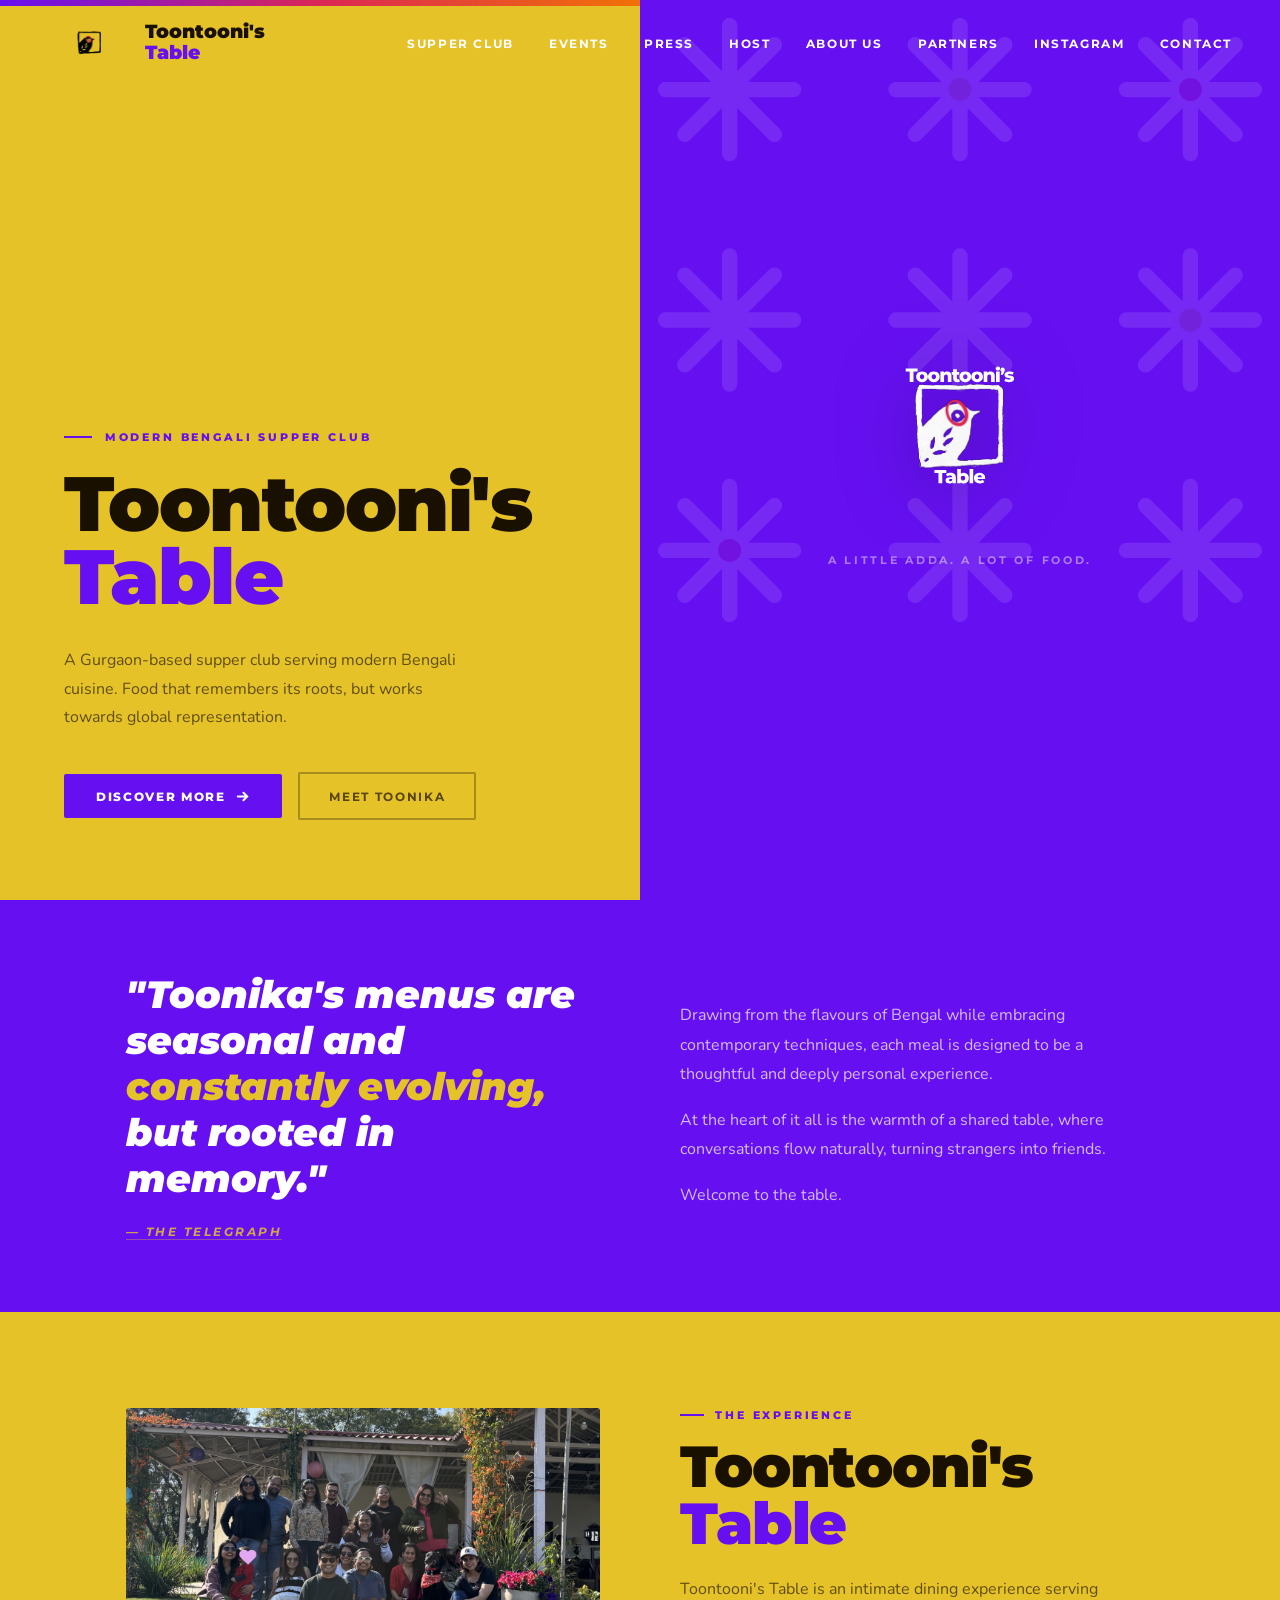
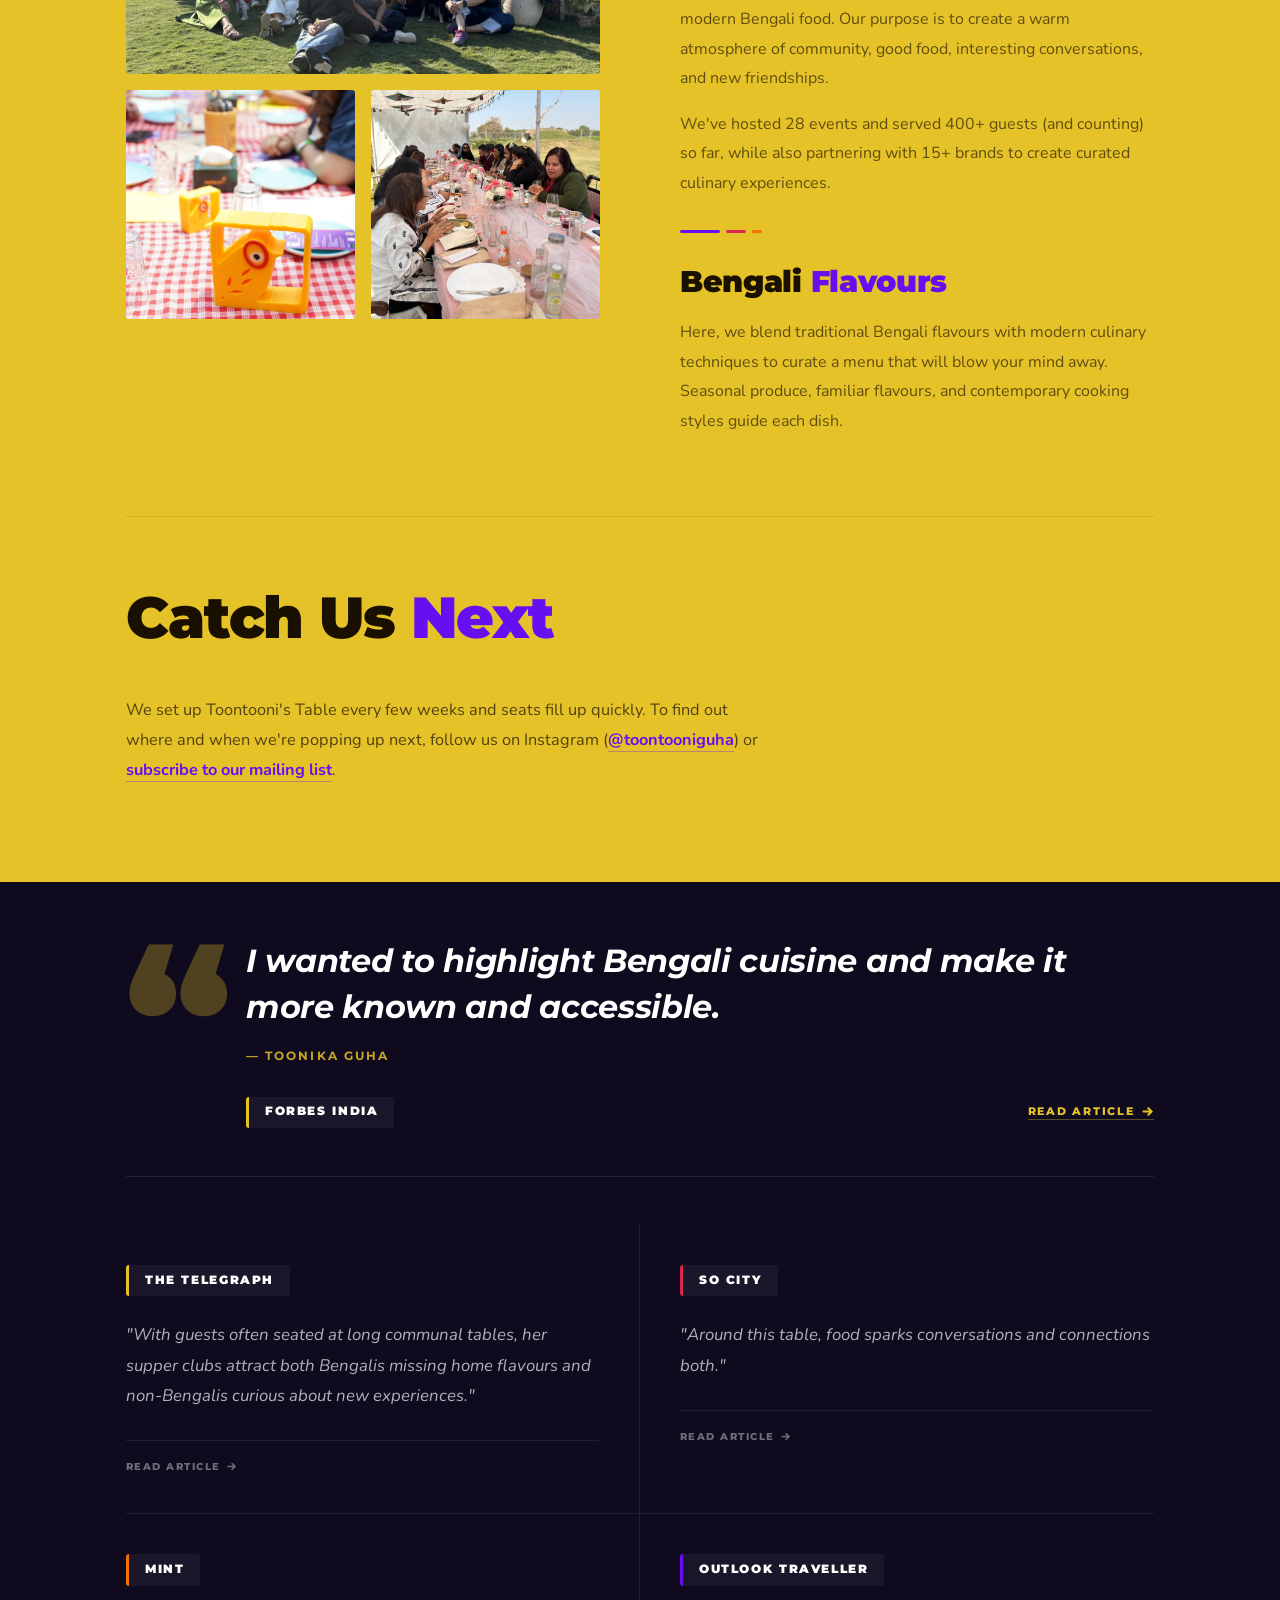
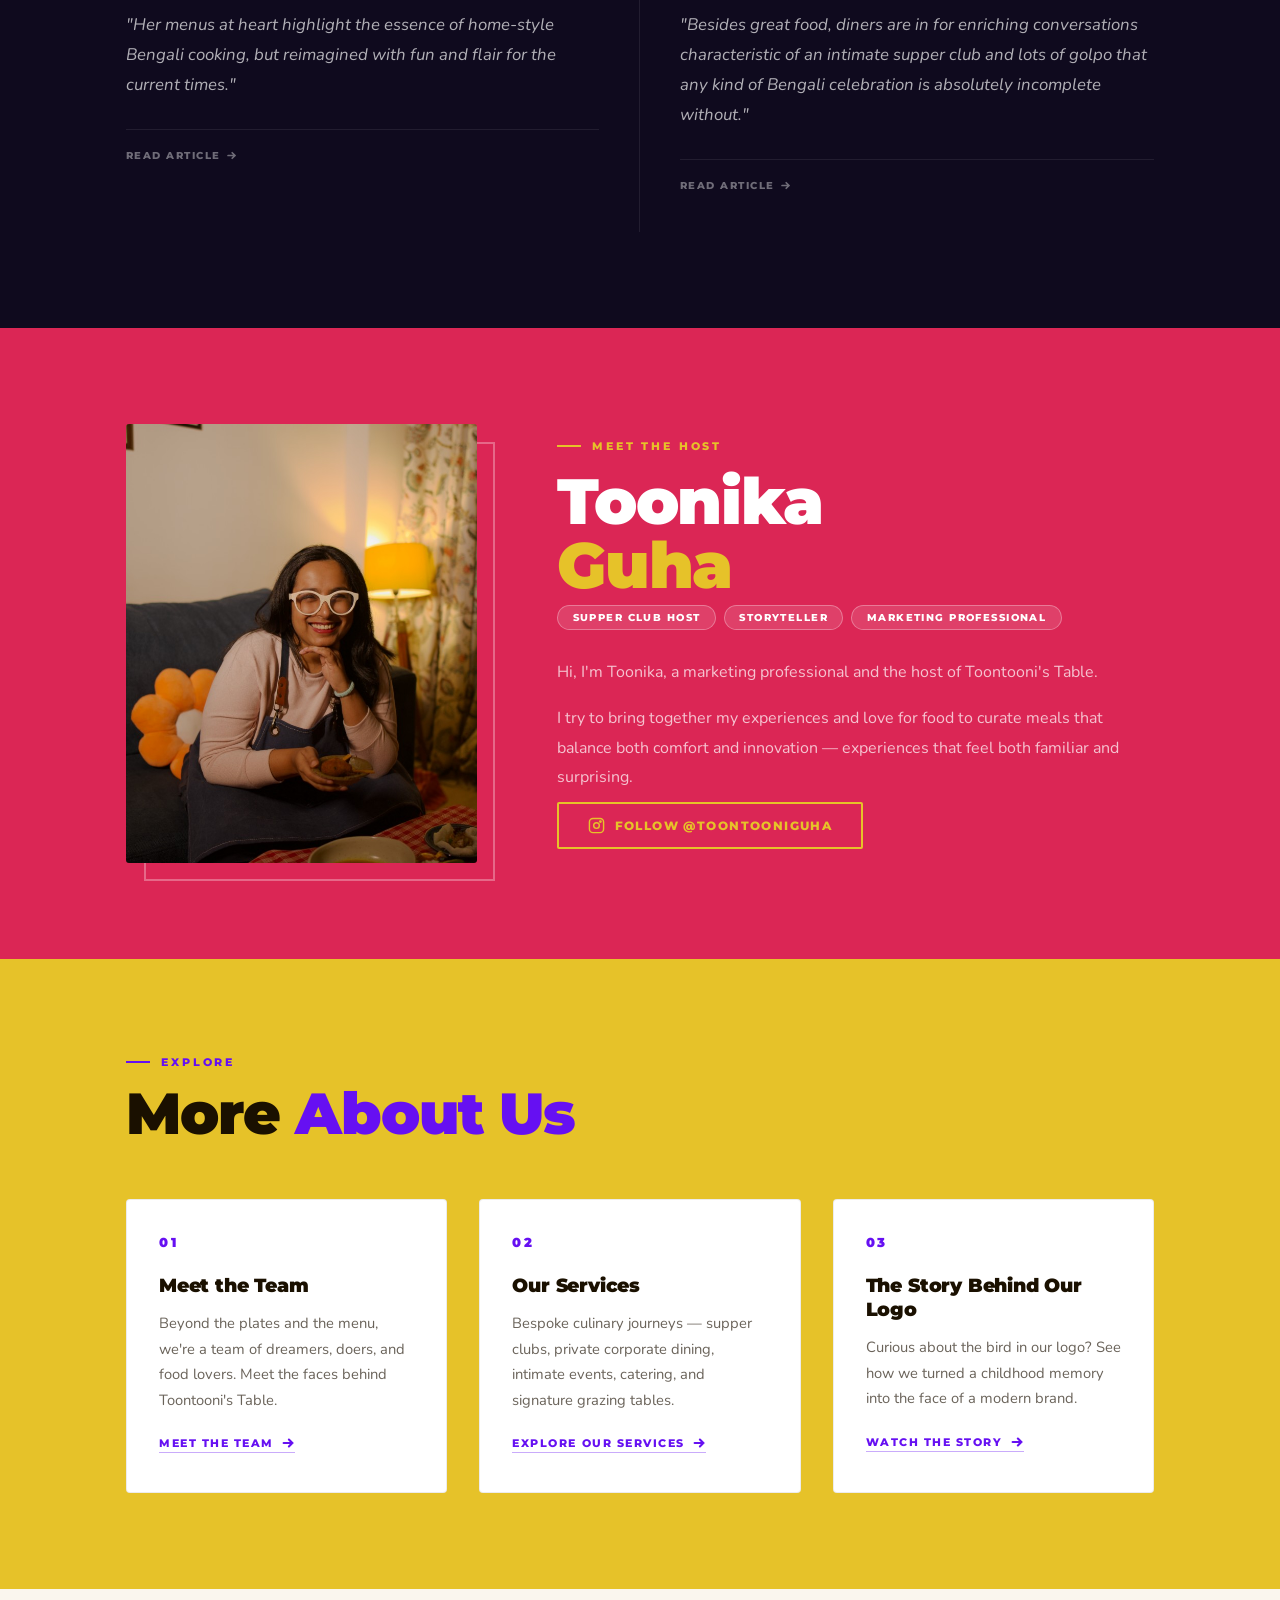
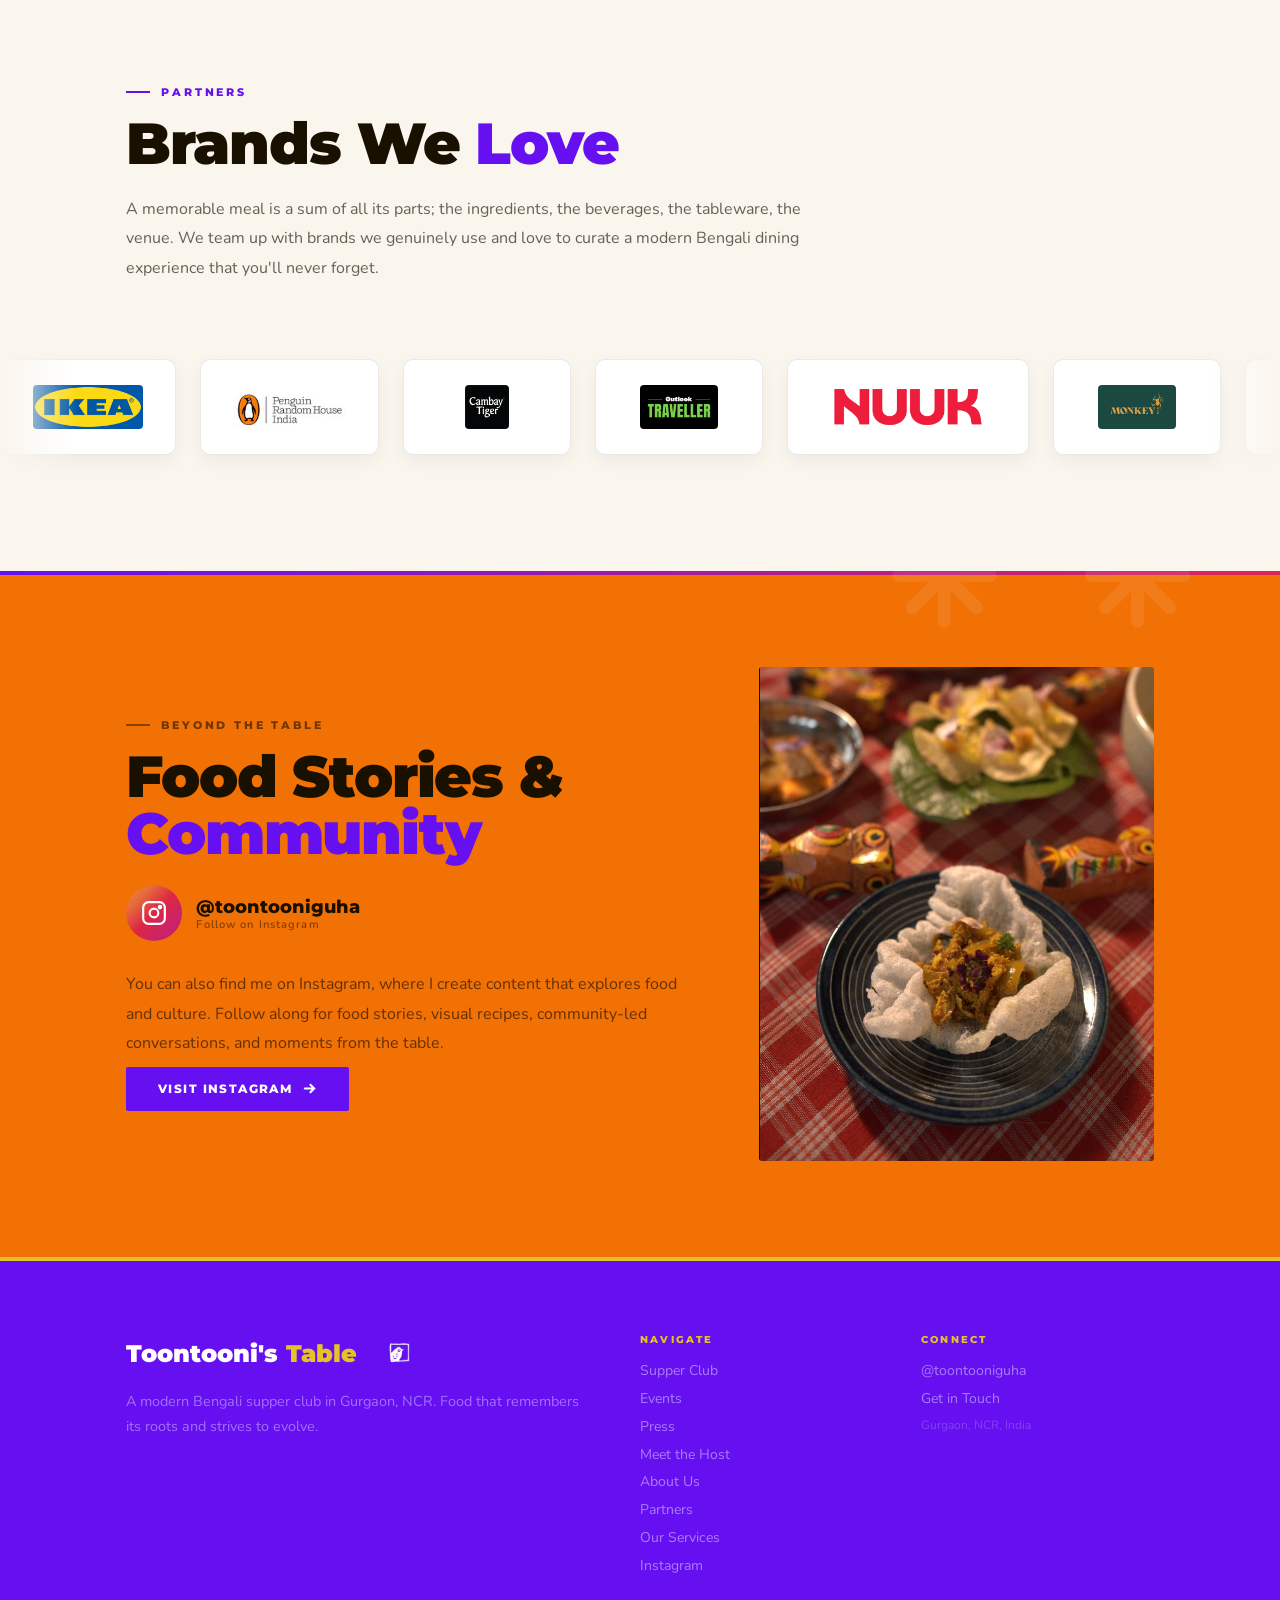
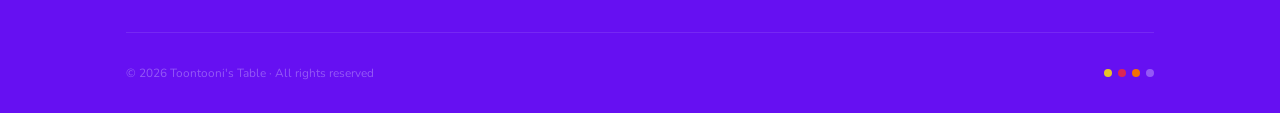
==== commit 7e96bf44: "Add Partnerships section with auto-scrolling logo ticker - New #partnerships section after About Us:" ====
--- a/index.html
+++ b/index.html
@@ -45,7 +45,7 @@
   <link href="https://fonts.googleapis.com/css2?family=Montserrat:ital,wght@0,400;0,600;0,700;0,800;0,900;1,700;1,900&family=Nunito:wght@400;500;600;700&display=swap" rel="stylesheet">
 
   <!-- ── STYLESHEET ── -->
-  <link rel="stylesheet" href="assets/css/style.css">
+  <link rel="stylesheet" href="assets/css/style.css?v=3">
 
   <!-- ── STRUCTURED DATA (JSON-LD) ── -->
   <script type="application/ld+json">
@@ -409,6 +409,52 @@
 </section>
 
 <!-- ══════════════════════════════════
+     PARTNERSHIPS
+══════════════════════════════════ -->
+<section class="section partners-section" id="partnerships" aria-label="Brand partnerships">
+  <div class="container">
+    <div class="partners-intro">
+      <p class="label reveal">Partners</p>
+      <h2 class="title reveal d1">Brands We <em>Love</em></h2>
+      <p class="body-ink reveal d2">A memorable meal is a sum of all its parts; the ingredients, the beverages, the tableware, the venue. We team up with brands we genuinely use and love to curate a modern Bengali dining experience that you'll never forget.</p>
+    </div>
+  </div>
+
+  <div class="logo-ticker reveal d2" aria-label="Partner brand logos">
+    <div class="logo-track">
+      <!-- Priority brands first — visible on load (Cumin Co is the anchor) -->
+      <div class="logo-chip"><img src="assets/images/partners/ikea.png" alt="IKEA" loading="lazy"></div>
+      <div class="logo-chip"><img src="assets/images/partners/prh.png" alt="PRH" loading="lazy"></div>
+      <div class="logo-chip"><img src="assets/images/partners/cambay-tiger.png" alt="Cambay Tiger" loading="lazy"></div>
+      <div class="logo-chip"><img src="assets/images/partners/outlook-traveller.png" alt="Outlook Traveller" loading="lazy"></div>
+      <div class="logo-chip"><img src="assets/images/partners/nuuk.png" alt="Nuuk" loading="lazy"></div>
+      <div class="logo-chip"><img src="assets/images/partners/monkey-bar.png" alt="Monkey Bar" loading="lazy"></div>
+      <div class="logo-chip"><img src="assets/images/partners/mezze-mambo.png" alt="Mezze Mambo" loading="lazy"></div>
+      <div class="logo-chip"><img src="assets/images/partners/masterchow.png" alt="MasterChow" loading="lazy"></div>
+      <div class="logo-chip"><img src="assets/images/partners/cumin-co.png" alt="Cumin Co" loading="lazy"></div>
+      <div class="logo-chip"><img src="assets/images/partners/gramiyaa.png" alt="Gramiyaa" loading="lazy"></div>
+      <div class="logo-chip"><img src="assets/images/partners/home-kouzina.png" alt="Home Kouzina" loading="lazy"></div>
+      <div class="logo-chip"><img src="assets/images/partners/sepoy-co.png" alt="Sepoy &amp; Co" loading="lazy"></div>
+      <div class="logo-chip"><img src="assets/images/partners/jimmys.png" alt="Jimmy's" loading="lazy"></div>
+      <div class="logo-chip"><img src="assets/images/partners/asai.png" alt="Asai" loading="lazy"></div>
+      <div class="logo-chip"><img src="assets/images/partners/urban-platter.png" alt="Urban Platter" loading="lazy"></div>
+      <div class="logo-chip"><img src="assets/images/partners/tulua.png" alt="Tulua" loading="lazy"></div>
+      <!-- Remaining brands -->
+      <div class="logo-chip"><img src="assets/images/partners/bowl-curry.png" alt="Bowl Curry" loading="lazy"></div>
+      <div class="logo-chip"><img src="assets/images/partners/cup-of-joy.png" alt="Cup of Joy" loading="lazy"></div>
+      <div class="logo-chip"><img src="assets/images/partners/go-desi.png" alt="Go Desi" loading="lazy"></div>
+      <div class="logo-chip"><img src="assets/images/partners/hello-tempayy.png" alt="Hello Tempayy" loading="lazy"></div>
+      <div class="logo-chip"><img src="assets/images/partners/kabs-jackpot.png" alt="Kab's Jackpot" loading="lazy"></div>
+      <div class="logo-chip"><img src="assets/images/partners/lots.png" alt="Lots" loading="lazy"></div>
+      <div class="logo-chip"><img src="assets/images/partners/neopop.png" alt="Neopop" loading="lazy"></div>
+      <div class="logo-chip"><img src="assets/images/partners/pepper-wicks.png" alt="Pepper Wicks" loading="lazy"></div>
+      <div class="logo-chip"><img src="assets/images/partners/ptal.png" alt="Ptal" loading="lazy"></div>
+      <div class="logo-chip"><img src="assets/images/partners/state-plate.png" alt="The State Plate" loading="lazy"></div>
+    </div>
+  </div>
+</section>
+
+<!-- ══════════════════════════════════
      BEYOND THE TABLE
 ══════════════════════════════════ -->
 <section class="section beyond-section" id="beyond" aria-label="Beyond the Table – follow on Instagram">
@@ -484,6 +530,6 @@
 ══════════════════════════════════ -->
 <div id="site-footer"></div>
 
-<script src="assets/js/main.js"></script>
+<script src="assets/js/main.js?v=3"></script>
 </body>
 </html>
--- a/assets/css/style.css
+++ b/assets/css/style.css
@@ -82,8 +82,10 @@
   display: none;
   position: fixed; inset: 0; z-index: 199;
   background: var(--saffron);
-  flex-direction: column; justify-content: center; align-items: center;
-  gap: 2.5rem;
+  flex-direction: column; justify-content: flex-start; align-items: center;
+  gap: 2rem;
+  padding: 7rem 1.5rem 3rem; /* clear the fixed header bar so first link isn't squished */
+  overflow-y: auto;
 }
 .nav-mobile.open { display: flex; }
 .nav-mobile a {
@@ -629,6 +631,59 @@
   content: ''; position: absolute; left: 0; top: 0.62rem;
   width: 8px; height: 8px; border-radius: 50%;
   background: var(--indigo);
+}
+
+/* ── PARTNERSHIPS ── */
+/* Warm off-white — intentionally outside the brand palette so the logo wall
+   reads softly against the pastels instead of a jarring pure white. */
+.partners-section { background: #faf6ee; }
+.partners-intro { max-width: 720px; margin-bottom: 3.5rem; }
+
+/* Logo ticker (auto-scrolling marquee) */
+.logo-ticker {
+  overflow: hidden;
+  -webkit-mask-image: linear-gradient(90deg, transparent, #000 6%, #000 94%, transparent);
+          mask-image: linear-gradient(90deg, transparent, #000 6%, #000 94%, transparent);
+}
+.logo-track {
+  display: flex; width: max-content;
+  padding: 1.25rem 0;
+  will-change: transform;
+}
+/* Animation is attached only once the section scrolls into view (JS adds .in-view) */
+.logo-ticker.in-view .logo-track { animation: logo-ticker 60s linear infinite; }
+.logo-ticker.in-view:hover .logo-track { animation-play-state: paused; }
+
+.logo-chip {
+  flex: 0 0 auto;
+  display: flex; align-items: center; justify-content: center;
+  height: 96px; min-width: 168px;
+  margin-right: 1.5rem;
+  padding: 0 2rem;
+  background: var(--white);
+  border: 1px solid rgba(26,16,0,0.09);
+  border-radius: 10px;
+  box-shadow: 0 6px 18px rgba(26,16,0,0.05);
+}
+.logo-chip img {
+  max-height: 44px; max-width: 240px;
+  width: auto; object-fit: contain; display: block;
+  border-radius: 4px; /* softens logos that carry their own solid-colour background */
+}
+
+@keyframes logo-ticker {
+  from { transform: translateX(0); }
+  to   { transform: translateX(-50%); }
+}
+
+@media (prefers-reduced-motion: reduce) {
+  .logo-ticker { -webkit-mask-image: none; mask-image: none; overflow: visible; }
+  .logo-track,
+  .logo-ticker.in-view .logo-track {
+    animation: none; width: auto;
+    flex-wrap: wrap; justify-content: center;
+  }
+  .logo-chip { margin-bottom: 1.5rem; }
 }
 
 /* ── ANIMATIONS ── */
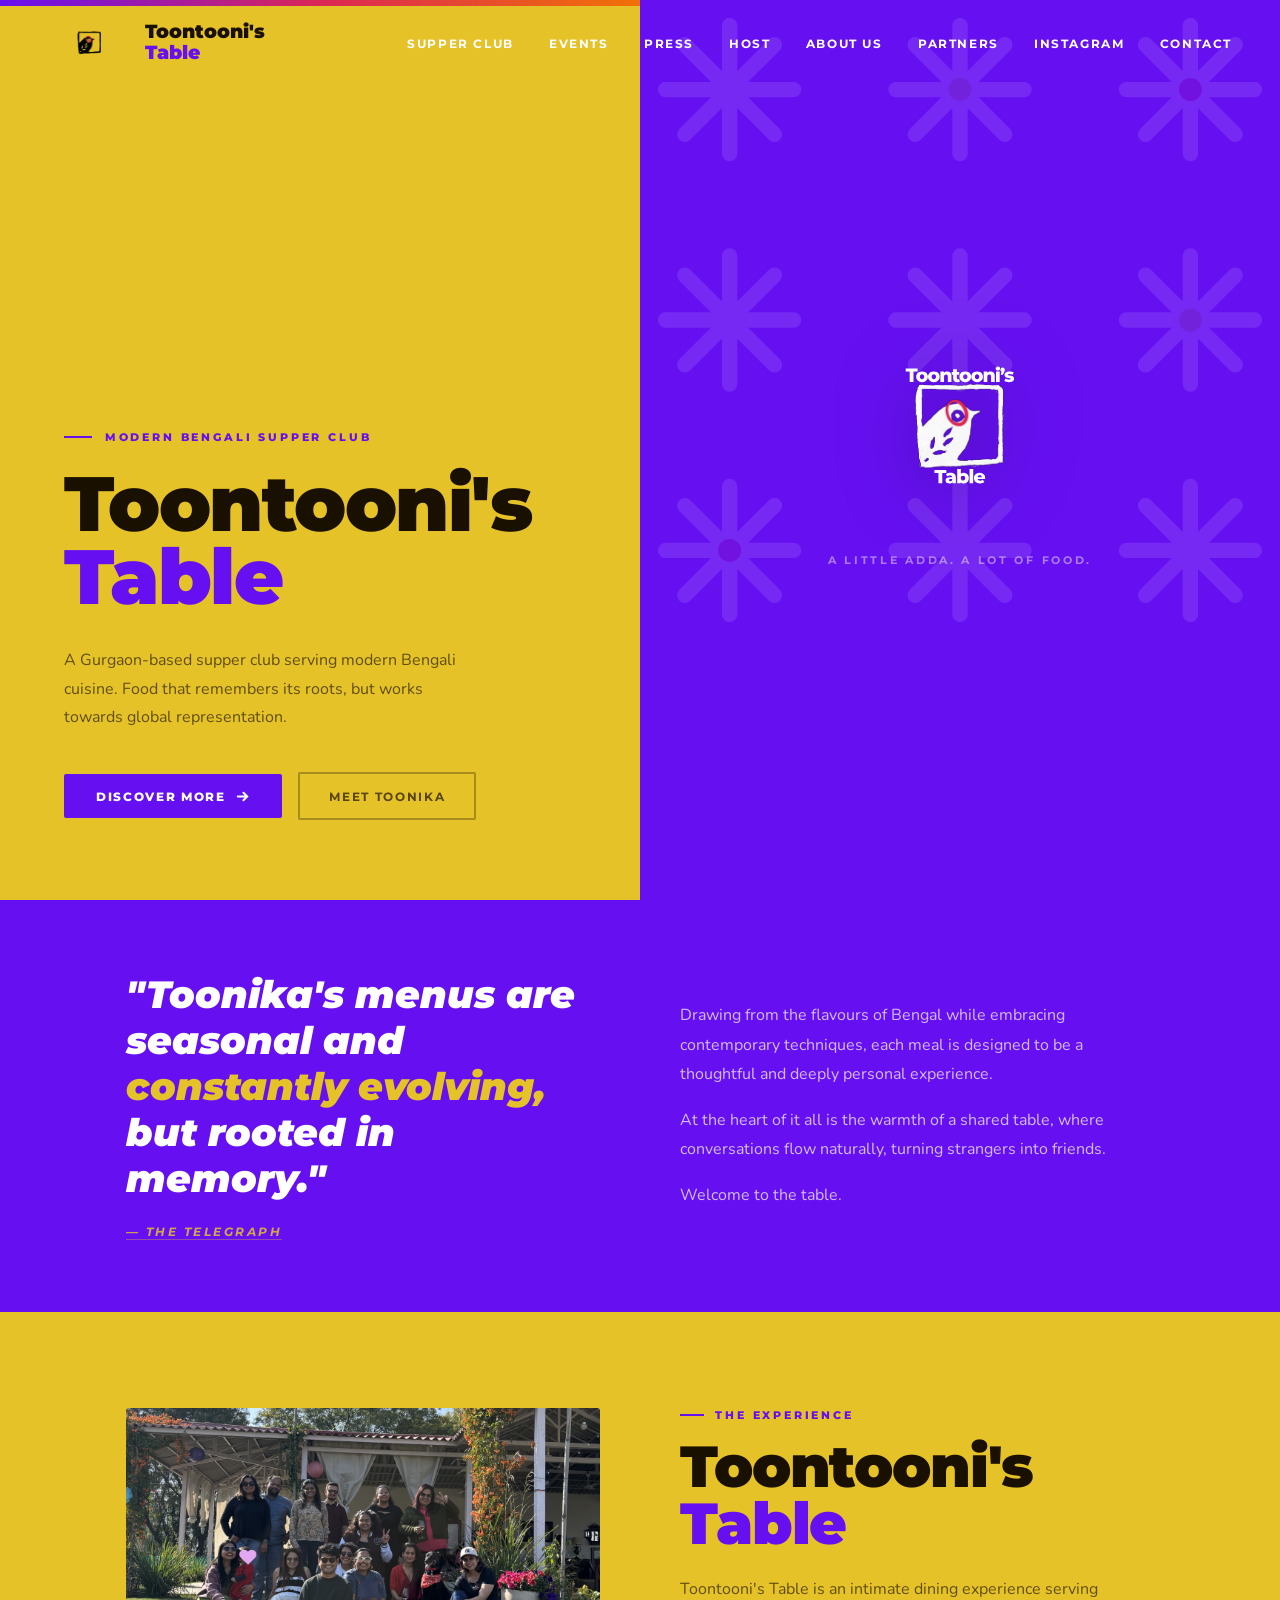
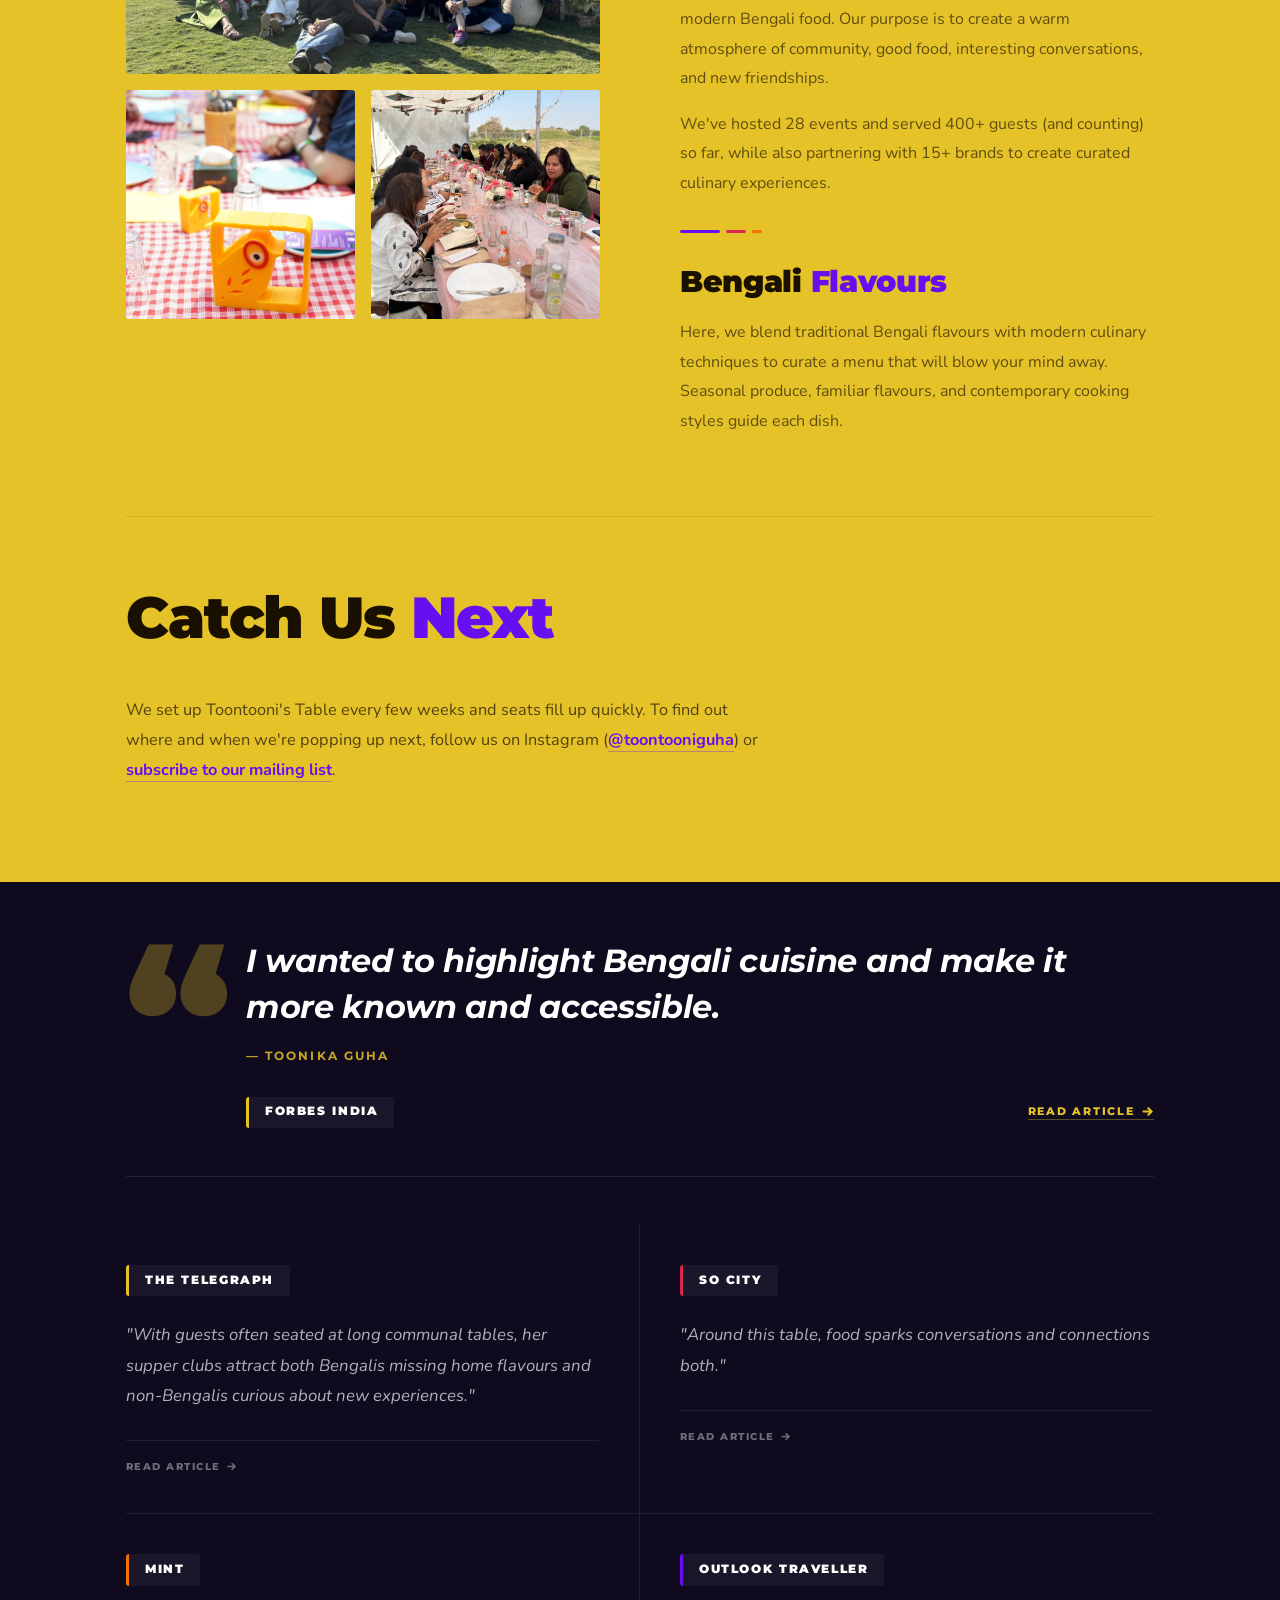
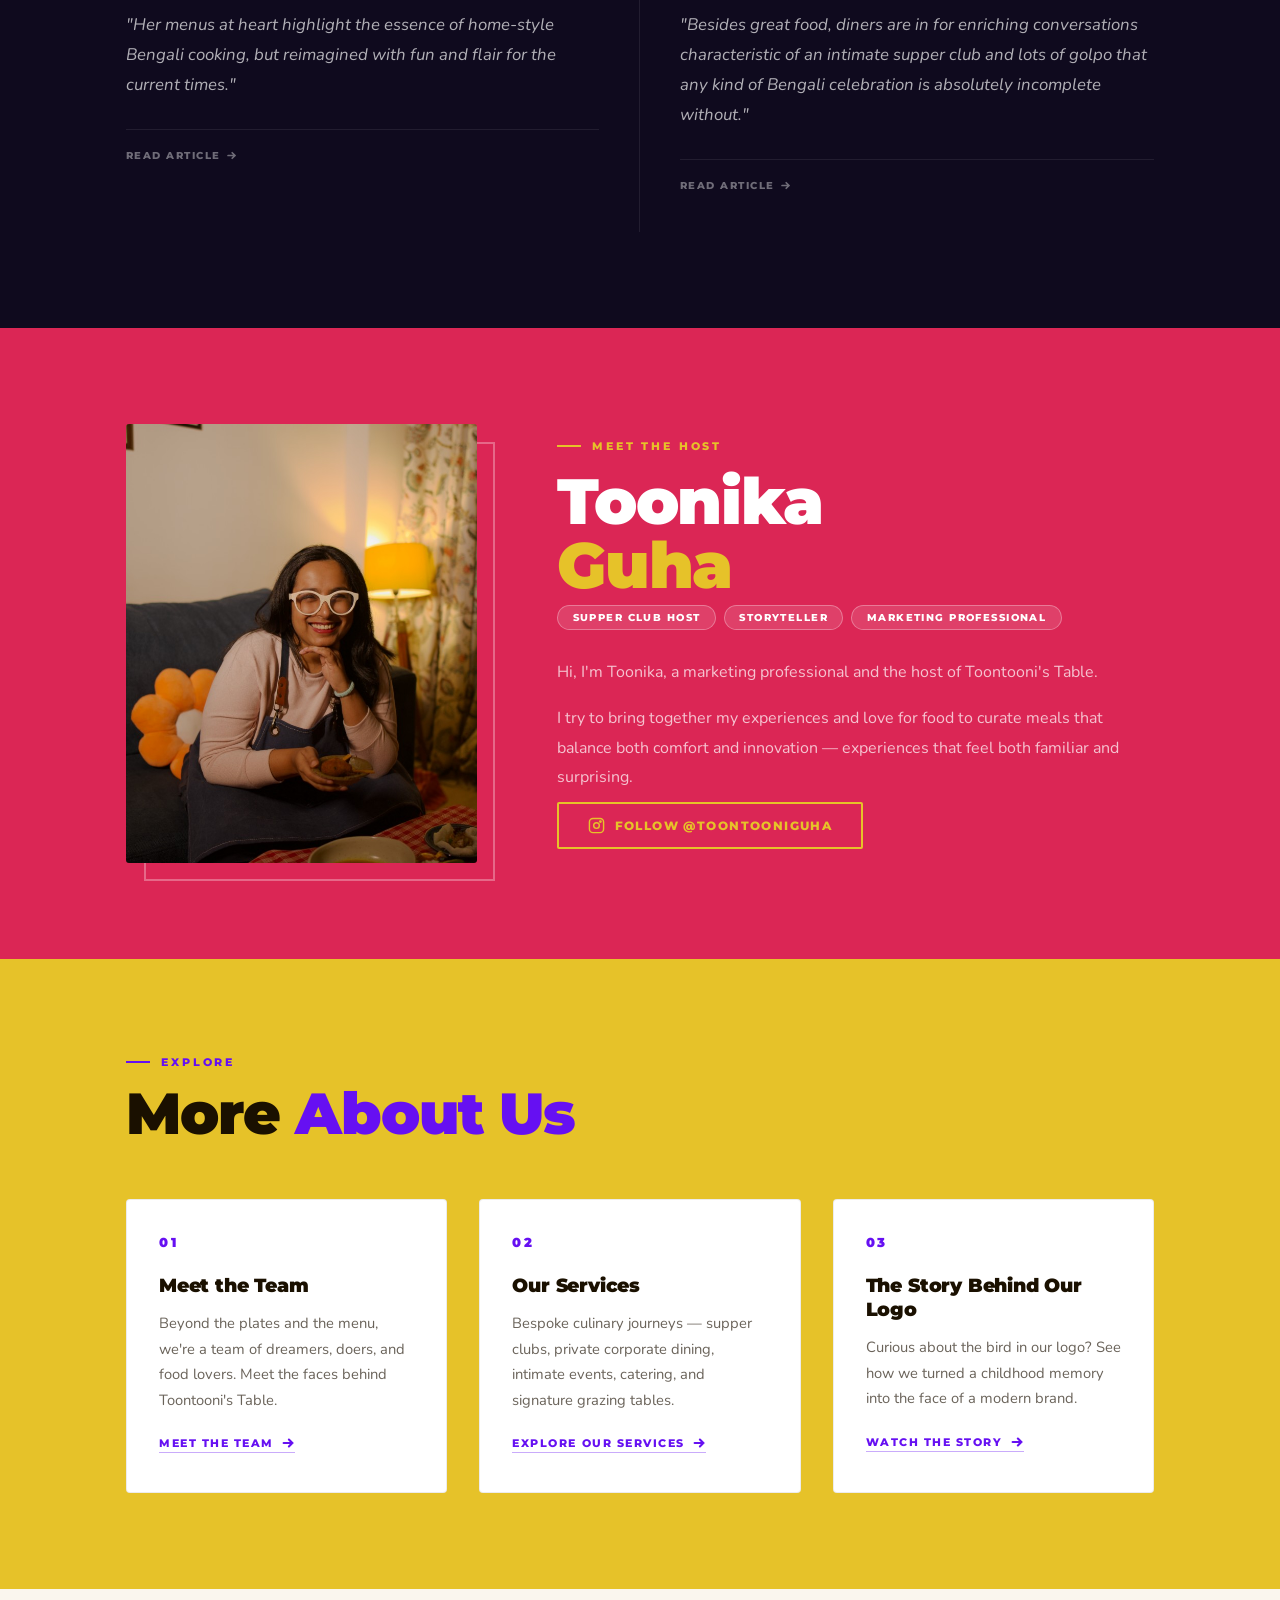
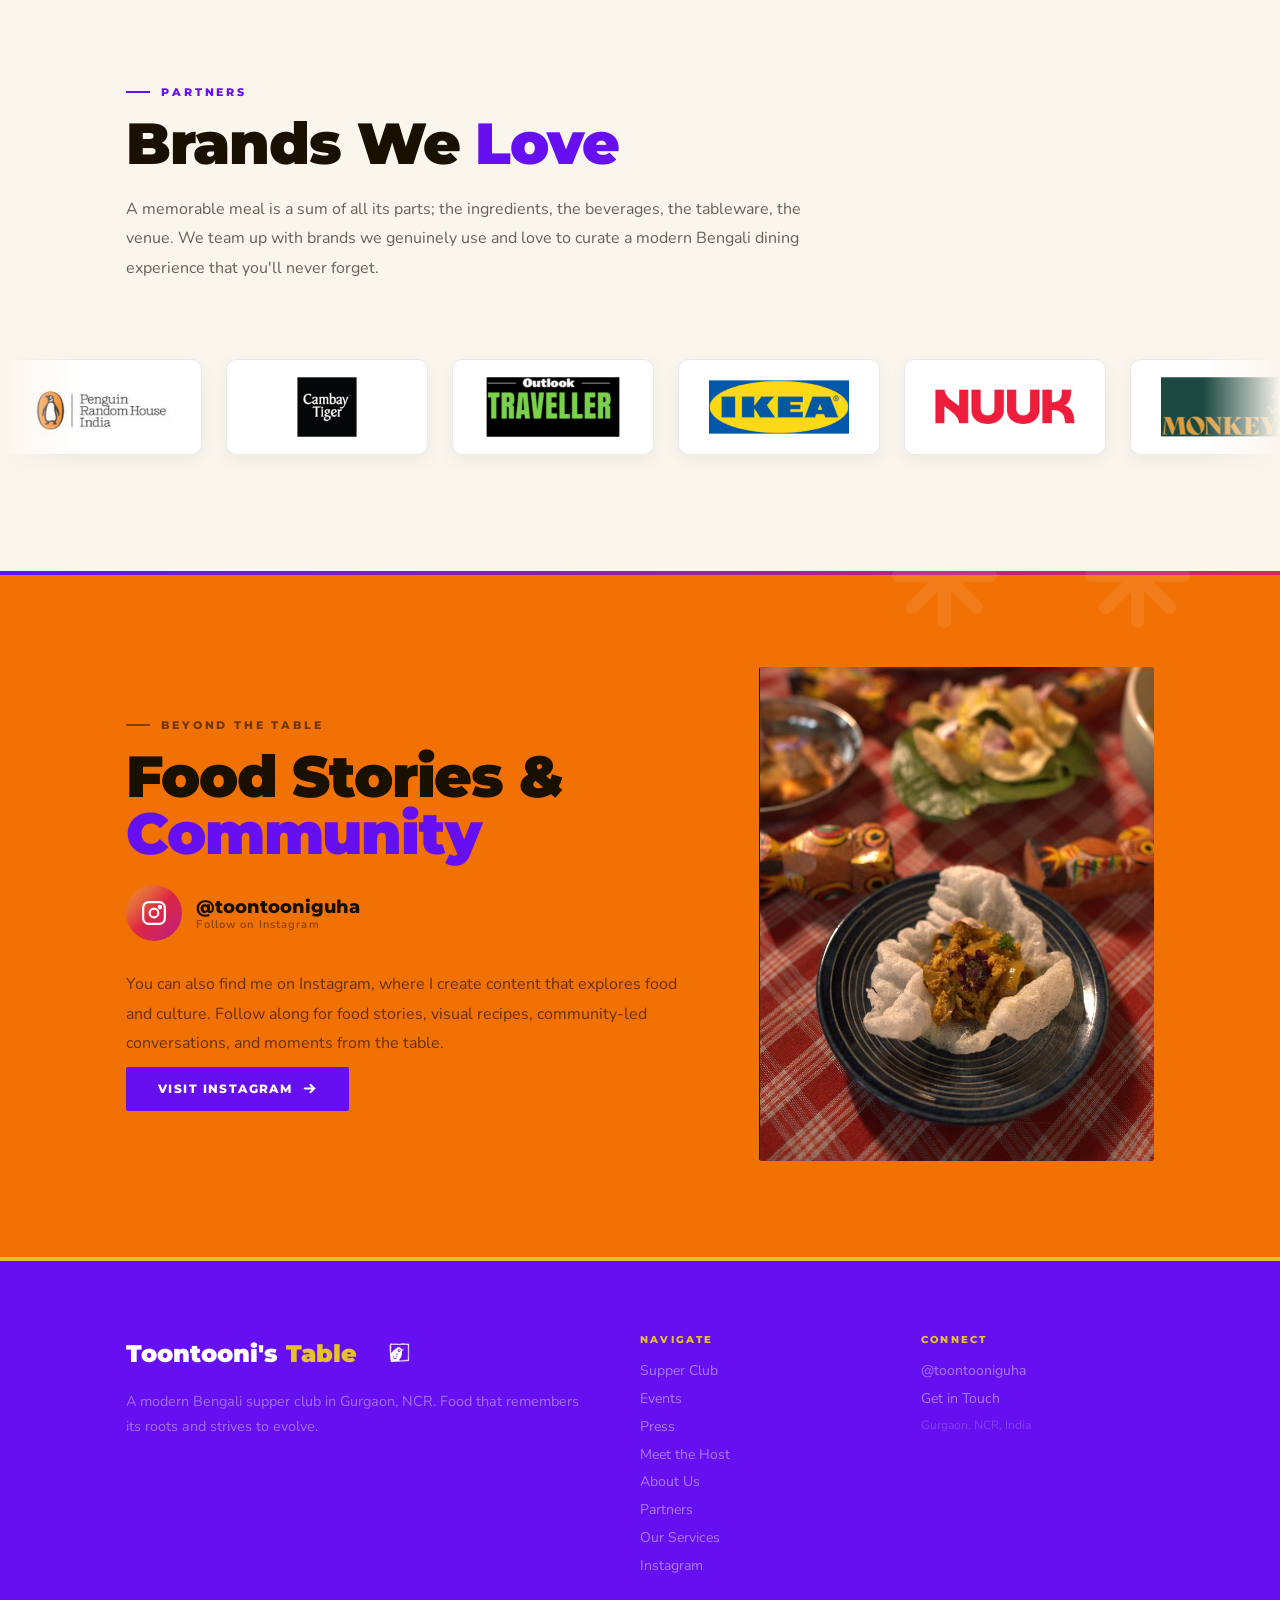
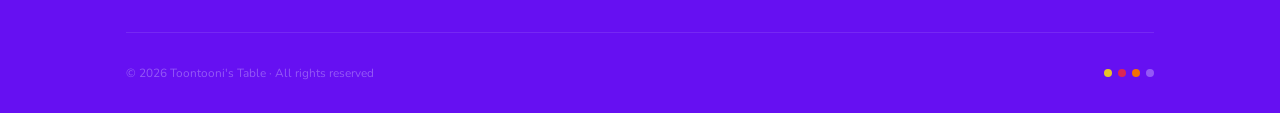
==== commit 25bb5c9f: "Partners: uniform logo assets + ordering/containment fixes - Normalise all logos to an identical 480" ====
--- a/index.html
+++ b/index.html
@@ -45,7 +45,7 @@
   <link href="https://fonts.googleapis.com/css2?family=Montserrat:ital,wght@0,400;0,600;0,700;0,800;0,900;1,700;1,900&family=Nunito:wght@400;500;600;700&display=swap" rel="stylesheet">
 
   <!-- ── STYLESHEET ── -->
-  <link rel="stylesheet" href="assets/css/style.css?v=3">
+  <link rel="stylesheet" href="assets/css/style.css?v=5">
 
   <!-- ── STRUCTURED DATA (JSON-LD) ── -->
   <script type="application/ld+json">
@@ -423,33 +423,32 @@
   <div class="logo-ticker reveal d2" aria-label="Partner brand logos">
     <div class="logo-track">
       <!-- Priority brands first — visible on load (Cumin Co is the anchor) -->
-      <div class="logo-chip"><img src="assets/images/partners/ikea.png" alt="IKEA" loading="lazy"></div>
-      <div class="logo-chip"><img src="assets/images/partners/prh.png" alt="PRH" loading="lazy"></div>
-      <div class="logo-chip"><img src="assets/images/partners/cambay-tiger.png" alt="Cambay Tiger" loading="lazy"></div>
-      <div class="logo-chip"><img src="assets/images/partners/outlook-traveller.png" alt="Outlook Traveller" loading="lazy"></div>
-      <div class="logo-chip"><img src="assets/images/partners/nuuk.png" alt="Nuuk" loading="lazy"></div>
-      <div class="logo-chip"><img src="assets/images/partners/monkey-bar.png" alt="Monkey Bar" loading="lazy"></div>
-      <div class="logo-chip"><img src="assets/images/partners/mezze-mambo.png" alt="Mezze Mambo" loading="lazy"></div>
-      <div class="logo-chip"><img src="assets/images/partners/masterchow.png" alt="MasterChow" loading="lazy"></div>
-      <div class="logo-chip"><img src="assets/images/partners/cumin-co.png" alt="Cumin Co" loading="lazy"></div>
-      <div class="logo-chip"><img src="assets/images/partners/gramiyaa.png" alt="Gramiyaa" loading="lazy"></div>
-      <div class="logo-chip"><img src="assets/images/partners/home-kouzina.png" alt="Home Kouzina" loading="lazy"></div>
-      <div class="logo-chip"><img src="assets/images/partners/sepoy-co.png" alt="Sepoy &amp; Co" loading="lazy"></div>
-      <div class="logo-chip"><img src="assets/images/partners/jimmys.png" alt="Jimmy's" loading="lazy"></div>
-      <div class="logo-chip"><img src="assets/images/partners/asai.png" alt="Asai" loading="lazy"></div>
-      <div class="logo-chip"><img src="assets/images/partners/urban-platter.png" alt="Urban Platter" loading="lazy"></div>
-      <div class="logo-chip"><img src="assets/images/partners/tulua.png" alt="Tulua" loading="lazy"></div>
+      <div class="logo-chip"><img src="assets/images/partners/prh.png?v=4" alt="PRH" loading="lazy"></div>
+      <div class="logo-chip"><img src="assets/images/partners/cambay-tiger.png?v=4" alt="Cambay Tiger" loading="lazy"></div>
+      <div class="logo-chip"><img src="assets/images/partners/outlook-traveller.png?v=4" alt="Outlook Traveller" loading="lazy"></div>
+      <div class="logo-chip"><img src="assets/images/partners/ikea.png?v=4" alt="IKEA" loading="lazy"></div>
+      <div class="logo-chip"><img src="assets/images/partners/nuuk.png?v=4" alt="Nuuk" loading="lazy"></div>
+      <div class="logo-chip"><img src="assets/images/partners/monkey-bar.png?v=4" alt="Monkey Bar" loading="lazy"></div>
+      <div class="logo-chip"><img src="assets/images/partners/ptal.png?v=4" alt="Ptal" loading="lazy"></div>
+      <div class="logo-chip"><img src="assets/images/partners/masterchow.png?v=4" alt="MasterChow" loading="lazy"></div>
+      <div class="logo-chip"><img src="assets/images/partners/cumin-co.png?v=4" alt="Cumin Co" loading="lazy"></div>
+      <div class="logo-chip"><img src="assets/images/partners/gramiyaa.png?v=4" alt="Gramiyaa" loading="lazy"></div>
+      <div class="logo-chip"><img src="assets/images/partners/home-kouzina.png?v=4" alt="Home Kouzina" loading="lazy"></div>
+      <div class="logo-chip"><img src="assets/images/partners/sepoy-co.png?v=4" alt="Sepoy &amp; Co" loading="lazy"></div>
+      <div class="logo-chip"><img src="assets/images/partners/jimmys.png?v=4" alt="Jimmy's" loading="lazy"></div>
+      <div class="logo-chip"><img src="assets/images/partners/asai.png?v=4" alt="Asai" loading="lazy"></div>
+      <div class="logo-chip"><img src="assets/images/partners/urban-platter.png?v=4" alt="Urban Platter" loading="lazy"></div>
+      <div class="logo-chip"><img src="assets/images/partners/tulua.png?v=4" alt="Tulua" loading="lazy"></div>
       <!-- Remaining brands -->
-      <div class="logo-chip"><img src="assets/images/partners/bowl-curry.png" alt="Bowl Curry" loading="lazy"></div>
-      <div class="logo-chip"><img src="assets/images/partners/cup-of-joy.png" alt="Cup of Joy" loading="lazy"></div>
-      <div class="logo-chip"><img src="assets/images/partners/go-desi.png" alt="Go Desi" loading="lazy"></div>
-      <div class="logo-chip"><img src="assets/images/partners/hello-tempayy.png" alt="Hello Tempayy" loading="lazy"></div>
-      <div class="logo-chip"><img src="assets/images/partners/kabs-jackpot.png" alt="Kab's Jackpot" loading="lazy"></div>
-      <div class="logo-chip"><img src="assets/images/partners/lots.png" alt="Lots" loading="lazy"></div>
-      <div class="logo-chip"><img src="assets/images/partners/neopop.png" alt="Neopop" loading="lazy"></div>
-      <div class="logo-chip"><img src="assets/images/partners/pepper-wicks.png" alt="Pepper Wicks" loading="lazy"></div>
-      <div class="logo-chip"><img src="assets/images/partners/ptal.png" alt="Ptal" loading="lazy"></div>
-      <div class="logo-chip"><img src="assets/images/partners/state-plate.png" alt="The State Plate" loading="lazy"></div>
+      <div class="logo-chip"><img src="assets/images/partners/bowl-curry.png?v=4" alt="Bowl Curry" loading="lazy"></div>
+      <div class="logo-chip"><img src="assets/images/partners/cup-of-joy.png?v=4" alt="Cup of Joy" loading="lazy"></div>
+      <div class="logo-chip"><img src="assets/images/partners/go-desi.png?v=4" alt="Go Desi" loading="lazy"></div>
+      <div class="logo-chip"><img src="assets/images/partners/hello-tempayy.png?v=4" alt="Hello Tempayy" loading="lazy"></div>
+      <div class="logo-chip"><img src="assets/images/partners/kabs-jackpot.png?v=4" alt="Kab's Jackpot" loading="lazy"></div>
+      <div class="logo-chip"><img src="assets/images/partners/lots.png?v=4" alt="Lots" loading="lazy"></div>
+      <div class="logo-chip"><img src="assets/images/partners/neopop.png?v=4" alt="Neopop" loading="lazy"></div>
+      <div class="logo-chip"><img src="assets/images/partners/pepper-wicks.png?v=4" alt="Pepper Wicks" loading="lazy"></div>
+      <div class="logo-chip"><img src="assets/images/partners/state-plate.png?v=4" alt="The State Plate" loading="lazy"></div>
     </div>
   </div>
 </section>
@@ -530,6 +529,6 @@
 ══════════════════════════════════ -->
 <div id="site-footer"></div>
 
-<script src="assets/js/main.js?v=3"></script>
+<script src="assets/js/main.js?v=5"></script>
 </body>
 </html>
--- a/assets/css/style.css
+++ b/assets/css/style.css
@@ -657,18 +657,20 @@
 .logo-chip {
   flex: 0 0 auto;
   display: flex; align-items: center; justify-content: center;
-  height: 96px; min-width: 168px;
+  height: 96px;
   margin-right: 1.5rem;
-  padding: 0 2rem;
+  padding: 0 1.25rem;
   background: var(--white);
   border: 1px solid rgba(26,16,0,0.09);
   border-radius: 10px;
   box-shadow: 0 6px 18px rgba(26,16,0,0.05);
 }
+/* Every logo asset is pre-normalised to an identical 480x210 canvas
+   (trimmed + centred). max-width/height keep each one fully inside the chip
+   and, because the ratio is identical, perfectly uniform. */
 .logo-chip img {
-  max-height: 44px; max-width: 240px;
-  width: auto; object-fit: contain; display: block;
-  border-radius: 4px; /* softens logos that carry their own solid-colour background */
+  max-width: 168px; max-height: 70px;
+  width: auto; height: auto; object-fit: contain; display: block;
 }
 
 @keyframes logo-ticker {
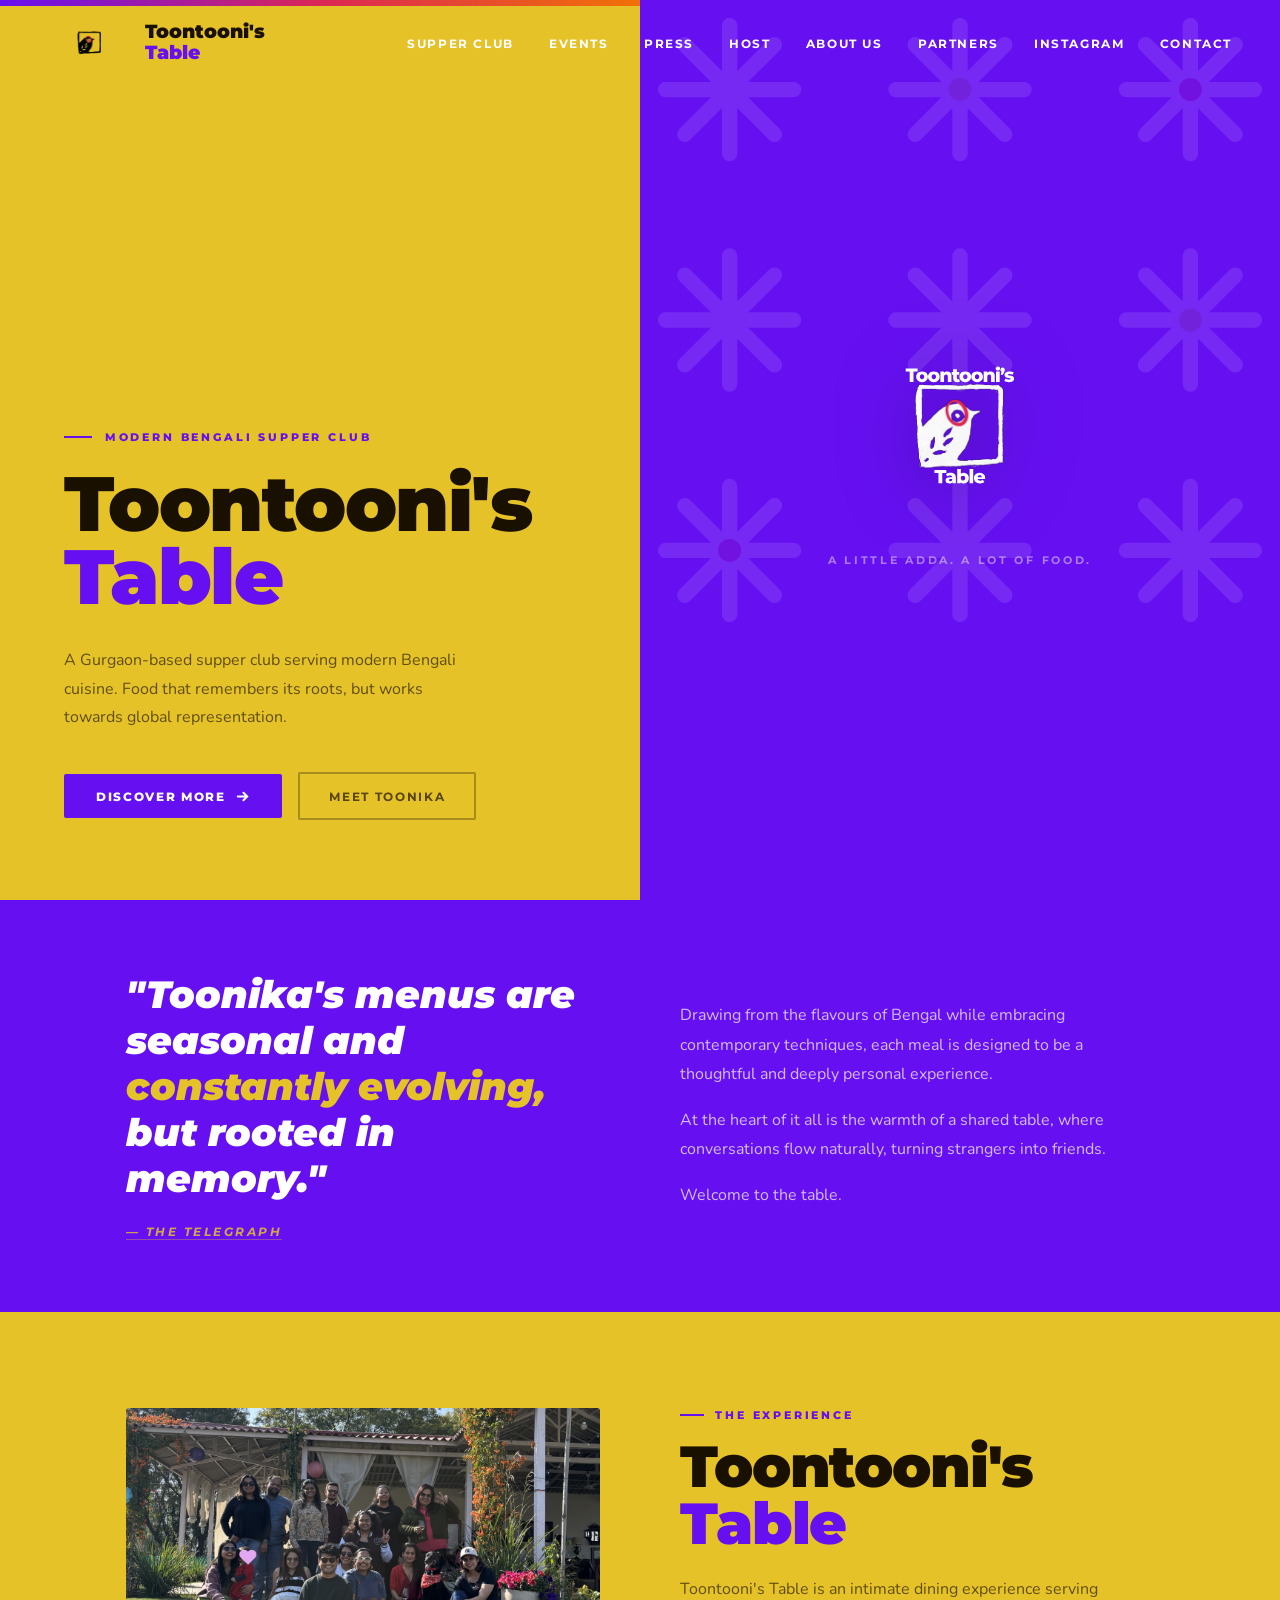
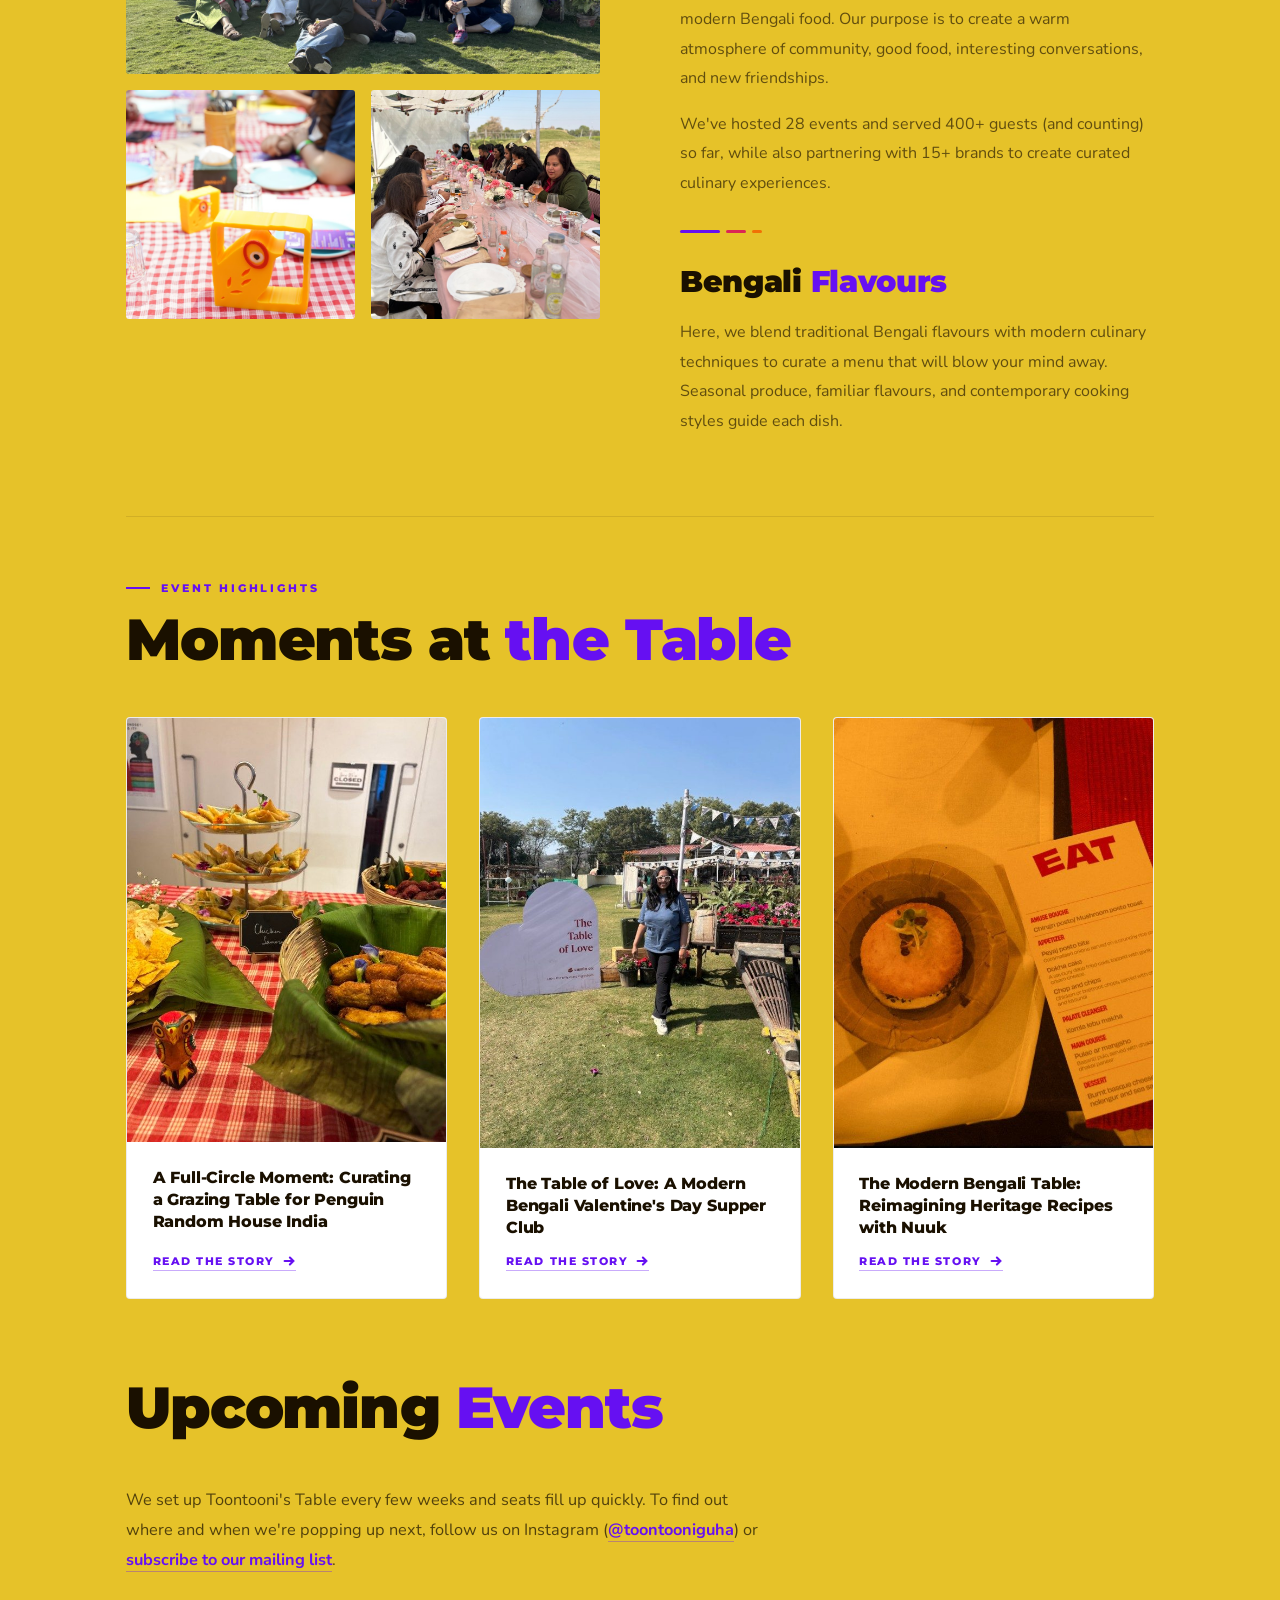
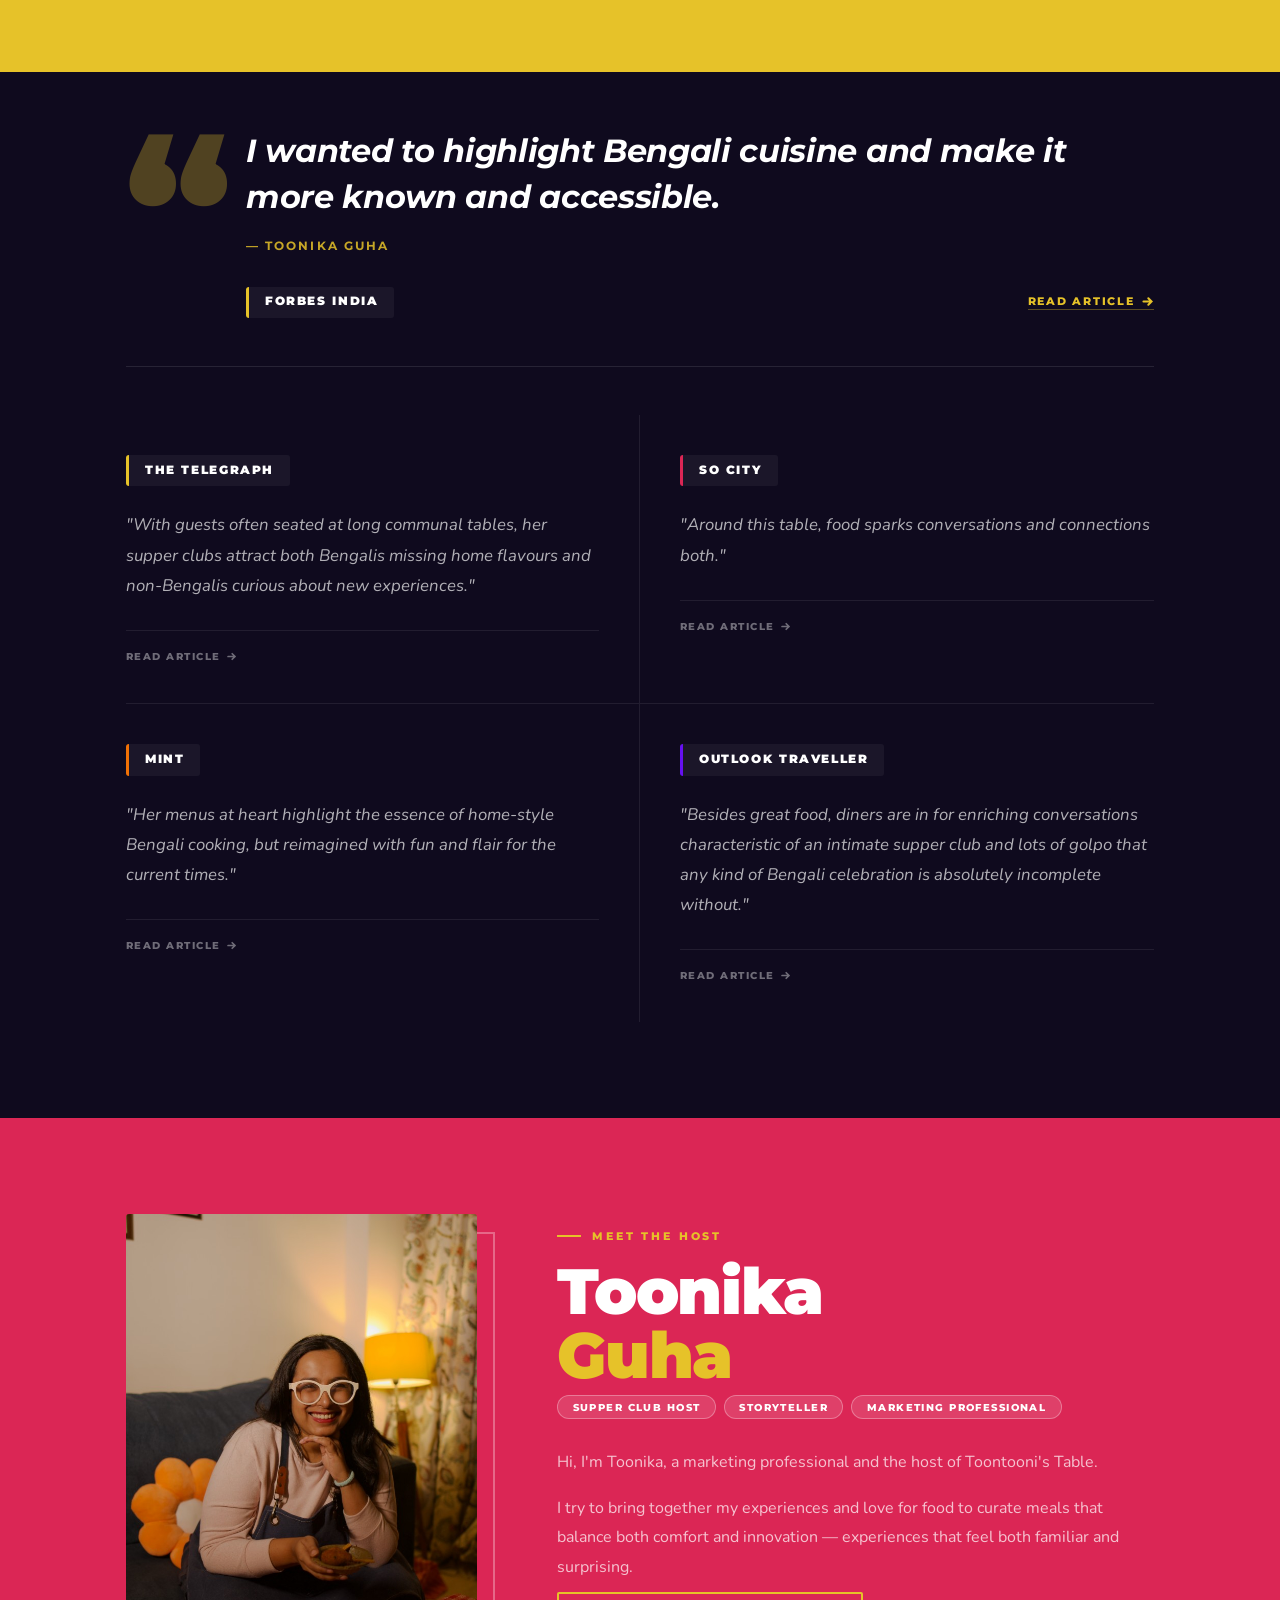
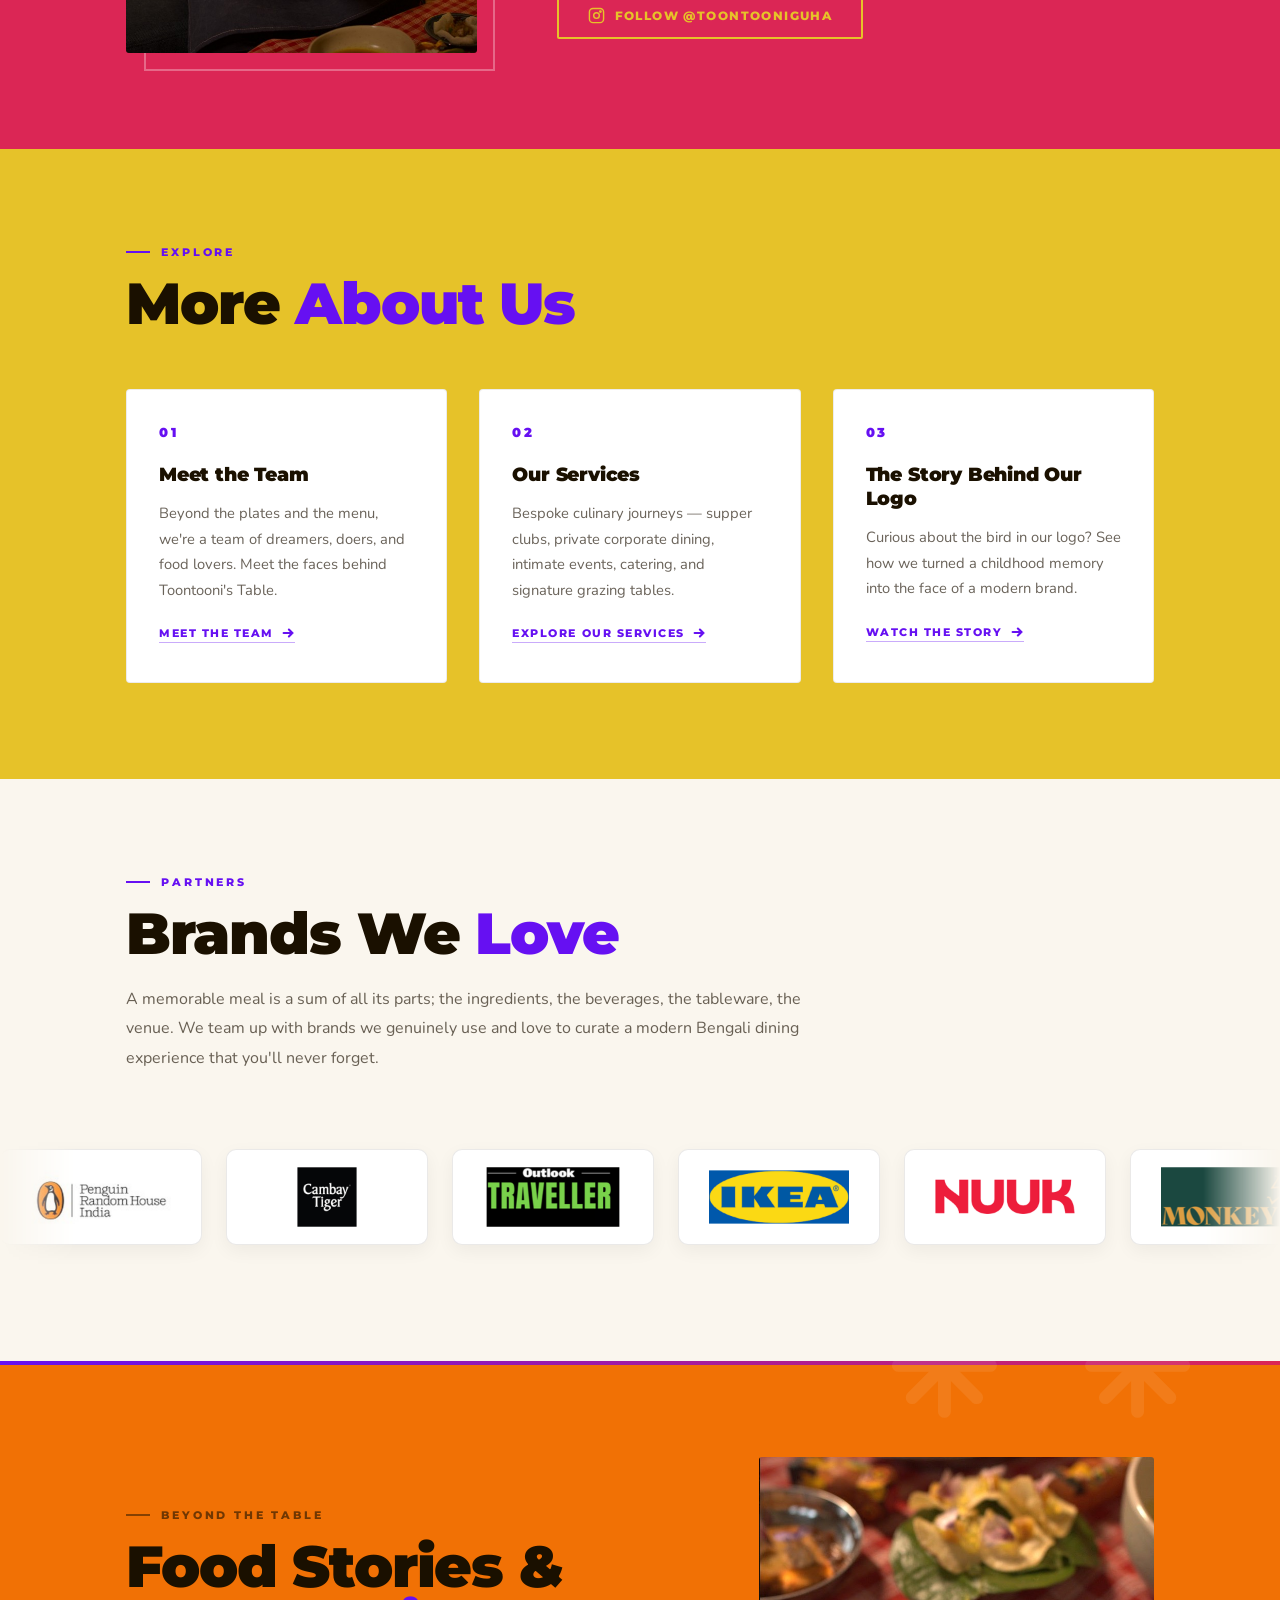
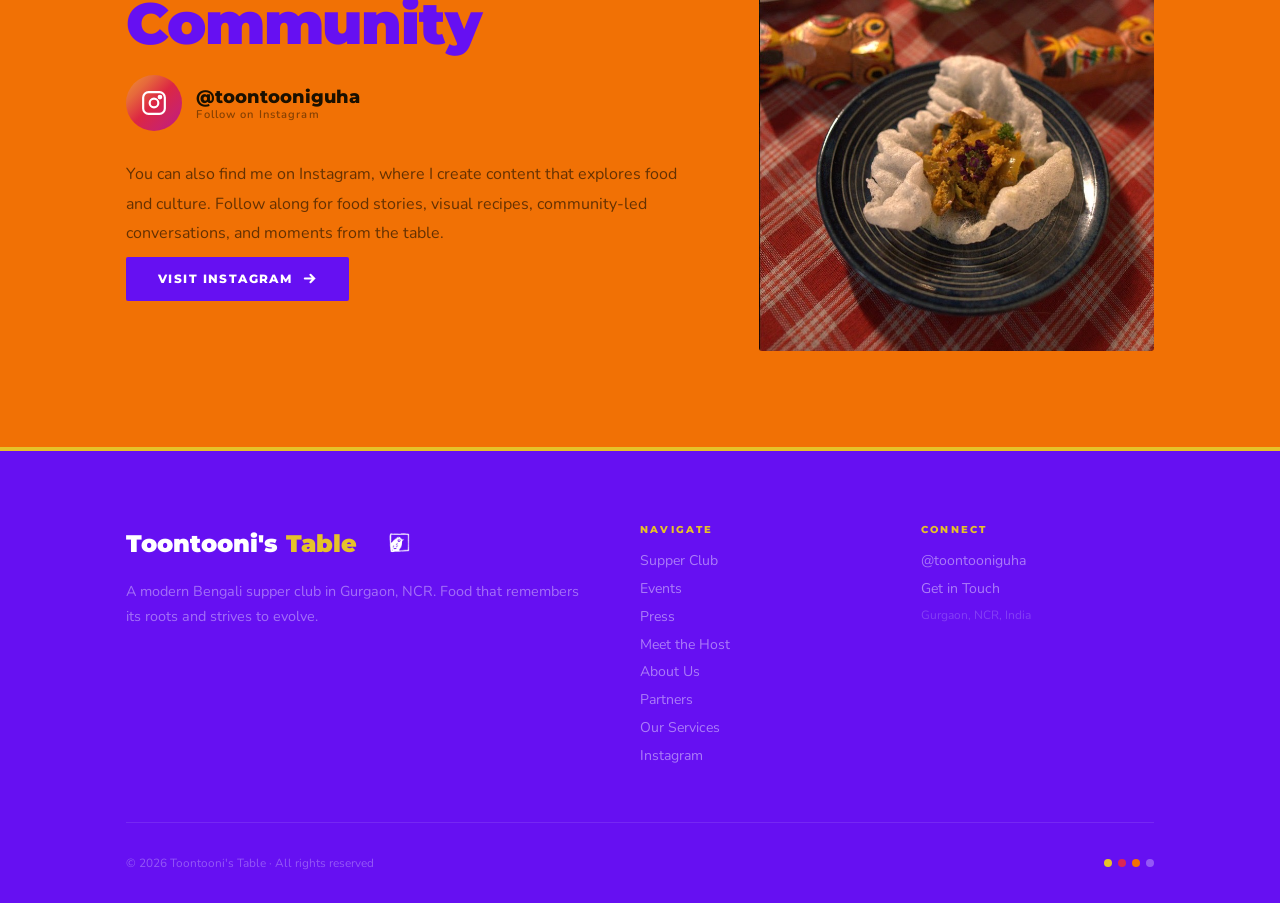
==== commit f26b4577: "Add Events feature (highlights + detail pages), full SEO/GEO, cleanup Events - Split the Events area" ====
--- a/index.html
+++ b/index.html
@@ -45,7 +45,7 @@
   <link href="https://fonts.googleapis.com/css2?family=Montserrat:ital,wght@0,400;0,600;0,700;0,800;0,900;1,700;1,900&family=Nunito:wght@400;500;600;700&display=swap" rel="stylesheet">
 
   <!-- ── STYLESHEET ── -->
-  <link rel="stylesheet" href="assets/css/style.css?v=5">
+  <link rel="stylesheet" href="assets/css/style.css?v=7">
 
   <!-- ── STRUCTURED DATA (JSON-LD) ── -->
   <script type="application/ld+json">
@@ -63,6 +63,11 @@
       "addressLocality": "Gurgaon",
       "addressRegion": "Haryana",
       "addressCountry": "IN"
+    },
+    "geo": {
+      "@type": "GeoCoordinates",
+      "latitude": "28.4595",
+      "longitude": "77.0266"
     },
     "areaServed": ["Gurgaon", "Delhi NCR", "Noida", "Faridabad", "Delhi", "Gurugram"],
     "founder": {
@@ -200,10 +205,57 @@
 
     </div>
 
-    <!-- ── UPCOMING EVENTS ── -->
+    <!-- ── EVENTS ── -->
     <div class="events-block" id="events">
+
+      <!-- Event Highlights -->
       <div class="events-header reveal">
-        <h2 class="title">Catch Us <em>Next</em></h2>
+        <p class="label">Event Highlights</p>
+        <h2 class="title">Moments at <em>the Table</em></h2>
+      </div>
+      <div class="highlight-grid">
+
+        <a href="event-prh-grazing-table.html" class="highlight-card reveal d1" aria-label="A Full-Circle Moment: Curating a Grazing Table for Penguin Random House India">
+          <div class="highlight-media">
+            <img src="assets/images/events/prh/02.jpg" alt="Grazing table for Penguin Random House India" loading="lazy">
+          </div>
+          <div class="highlight-info">
+            <h3 class="highlight-title">A Full-Circle Moment: Curating a Grazing Table for Penguin Random House India</h3>
+            <span class="highlight-link">Read the Story
+              <svg width="14" height="14" viewBox="0 0 16 16" fill="none" stroke="currentColor" stroke-width="2.4" stroke-linecap="round" aria-hidden="true"><path d="M3 8h10M9 4l4 4-4 4"/></svg>
+            </span>
+          </div>
+        </a>
+
+        <a href="event-table-of-love.html" class="highlight-card reveal d2" aria-label="The Table of Love: A Modern Bengali Valentine's Day Supper Club">
+          <div class="highlight-media">
+            <img src="assets/images/events/cumin/01.jpg" alt="The Table of Love Valentine's Day supper club" loading="lazy">
+          </div>
+          <div class="highlight-info">
+            <h3 class="highlight-title">The Table of Love: A Modern Bengali Valentine's Day Supper Club</h3>
+            <span class="highlight-link">Read the Story
+              <svg width="14" height="14" viewBox="0 0 16 16" fill="none" stroke="currentColor" stroke-width="2.4" stroke-linecap="round" aria-hidden="true"><path d="M3 8h10M9 4l4 4-4 4"/></svg>
+            </span>
+          </div>
+        </a>
+
+        <a href="event-nuuk-popup.html" class="highlight-card reveal d3" aria-label="The Modern Bengali Table: Reimagining Heritage Recipes with Nuuk">
+          <div class="highlight-media">
+            <img src="assets/images/events/nuuk/04.jpg" alt="The Modern Bengali Table pop-up with Nuuk" loading="lazy">
+          </div>
+          <div class="highlight-info">
+            <h3 class="highlight-title">The Modern Bengali Table: Reimagining Heritage Recipes with Nuuk</h3>
+            <span class="highlight-link">Read the Story
+              <svg width="14" height="14" viewBox="0 0 16 16" fill="none" stroke="currentColor" stroke-width="2.4" stroke-linecap="round" aria-hidden="true"><path d="M3 8h10M9 4l4 4-4 4"/></svg>
+            </span>
+          </div>
+        </a>
+
+      </div>
+
+      <!-- Upcoming Events -->
+      <div class="events-header events-subhead reveal">
+        <h2 class="title">Upcoming <em>Events</em></h2>
       </div>
       <p class="events-note reveal d1">
         We set up Toontooni's Table every few weeks and seats fill up quickly. To find out where and when we're popping up next, follow us on Instagram (<a href="https://www.instagram.com/toontooniguha/" target="_blank" rel="noopener noreferrer">@toontooniguha</a>) or <a href="https://www.instagram.com/p/DU5zTjmkhN3/?img_index=1" target="_blank" rel="noopener noreferrer">subscribe to our mailing list</a>.
@@ -529,6 +581,6 @@
 ══════════════════════════════════ -->
 <div id="site-footer"></div>
 
-<script src="assets/js/main.js?v=5"></script>
+<script src="assets/js/main.js?v=7"></script>
 </body>
 </html>
--- a/assets/css/style.css
+++ b/assets/css/style.css
@@ -220,27 +220,6 @@
 .body-ink p + p { margin-top: 1rem; }
 .body-light { font-size: 1rem; line-height: 1.85; color: rgba(255,255,255,0.72); }
 .body-light p + p { margin-top: 1rem; }
-
-.img-ph {
-  background: rgba(26,16,0,0.07);
-  border: 2px dashed rgba(102,16,242,0.25);
-  display: flex; flex-direction: column;
-  align-items: center; justify-content: center;
-  gap: 0.7rem; border-radius: 3px;
-  color: rgba(26,16,0,0.3);
-  font-family: 'Montserrat', sans-serif;
-  font-size: 0.62rem; font-weight: 700;
-  letter-spacing: 0.16em; text-transform: uppercase;
-}
-.img-ph.on-dark {
-  background: rgba(255,255,255,0.06);
-  border-color: rgba(255,255,255,0.15);
-  color: rgba(255,255,255,0.3);
-}
-.img-ph .ico { font-size: 2rem; opacity: 0.35; }
-.tall { aspect-ratio: 4/5; }
-.sq   { aspect-ratio: 1; }
-.wide { aspect-ratio: 16/9; }
 
 /* Photos */
 .sc-hero-img {
@@ -632,6 +611,100 @@
   width: 8px; height: 8px; border-radius: 50%;
   background: var(--indigo);
 }
+
+/* ── EVENT HIGHLIGHTS (cards on index) ── */
+.events-subhead { margin-top: 5rem; }
+.highlight-grid {
+  display: grid; grid-template-columns: repeat(3, 1fr); gap: 2rem;
+}
+.highlight-card {
+  display: flex; flex-direction: column;
+  background: var(--white);
+  border: 1px solid rgba(26,16,0,0.08);
+  border-radius: 4px; overflow: hidden;
+  text-decoration: none; color: var(--ink);
+  transition: transform 0.25s, box-shadow 0.25s;
+}
+.highlight-card:hover {
+  transform: translateY(-6px);
+  box-shadow: 0 16px 48px rgba(26,16,0,0.12);
+}
+.highlight-media { aspect-ratio: 4 / 3; }
+.highlight-info {
+  display: flex; flex-direction: column; flex: 1;
+  gap: 1rem; padding: 1.5rem 1.6rem 1.7rem;
+}
+.highlight-title {
+  font-family: 'Montserrat', sans-serif;
+  font-weight: 800; font-size: 1.02rem;
+  line-height: 1.35; letter-spacing: -0.01em;
+  color: var(--ink);
+}
+.highlight-link {
+  display: inline-flex; align-items: center; gap: 0.45rem;
+  margin-top: auto; align-self: flex-start;
+  font-family: 'Montserrat', sans-serif;
+  font-size: 0.68rem; font-weight: 800;
+  letter-spacing: 0.14em; text-transform: uppercase;
+  color: var(--indigo);
+  border-bottom: 1px solid rgba(102,16,242,0.35); padding-bottom: 2px;
+  transition: color 0.2s, border-color 0.2s;
+}
+.highlight-card:hover .highlight-link { color: var(--red); border-color: rgba(219,38,85,0.4); }
+
+/* ── EVENT DETAIL PAGE ── */
+.event-page { padding: 7.5rem 0 5rem; }
+.event-hero-wrap { margin-top: 1.5rem; }
+.event-collab { margin-bottom: 1rem; }
+.event-title {
+  font-family: 'Montserrat', sans-serif;
+  font-weight: 900; letter-spacing: -0.015em;
+  font-size: clamp(1.7rem, 4vw, 2.9rem); line-height: 1.12;
+  color: var(--ink); margin-bottom: 2rem; max-width: 18ch;
+}
+.event-body { margin-top: 3.2rem; }
+.event-body p {
+  font-size: 1.05rem; line-height: 1.85;
+  color: rgba(26,16,0,0.8); margin-bottom: 1.4rem;
+}
+.event-body .lead {
+  font-size: 1.25rem; line-height: 1.7; font-weight: 600;
+  color: var(--ink); margin-bottom: 1.6rem;
+}
+.event-subhead {
+  font-family: 'Montserrat', sans-serif;
+  font-weight: 800; font-size: 1.3rem;
+  letter-spacing: -0.01em; color: var(--indigo);
+  margin: 2.6rem 0 1rem;
+}
+.event-partner-list { list-style: none; margin: 0 0 1.6rem; }
+.event-partner-list li {
+  position: relative; padding-left: 1.5rem; margin-bottom: 0.9rem;
+  font-size: 1.02rem; line-height: 1.7; color: rgba(26,16,0,0.8);
+}
+.event-partner-list li::before {
+  content: ''; position: absolute; left: 0; top: 0.7rem;
+  width: 7px; height: 7px; border-radius: 50%; background: var(--saffron);
+}
+.event-partner-list strong { color: var(--ink); font-weight: 800; }
+.event-gallery { margin-top: 4rem; }
+.gallery-grid {
+  display: grid; grid-template-columns: repeat(3, 1fr); gap: 1rem;
+  margin-top: 1.5rem;
+}
+
+/* Real event photos (replace placeholders) */
+.event-hero-img {
+  display: block; width: 100%;
+  aspect-ratio: 3 / 2; object-fit: cover; object-position: center;
+  border-radius: 4px;
+}
+.gallery-grid img {
+  display: block; width: 100%;
+  aspect-ratio: 1; object-fit: cover; object-position: center;
+  border-radius: 4px;
+}
+.highlight-media img { display: block; width: 100%; height: 100%; object-fit: cover; }
 
 /* ── PARTNERSHIPS ── */
 /* Warm off-white — intentionally outside the brand palette so the logo wall
@@ -721,6 +794,8 @@
   .footer-grid       { grid-template-columns: 1fr; gap: 2.5rem; }
   .meet-frame::after { display: none; }
   .about-grid             { grid-template-columns: 1fr; }
+  .highlight-grid         { grid-template-columns: 1fr; }
+  .gallery-grid           { grid-template-columns: 1fr 1fr; }
   .press-featured         { grid-template-columns: 64px 1fr; }
   .press-featured-mark    { font-size: 6rem; }
   .press-secondary-grid   { grid-template-columns: 1fr; }
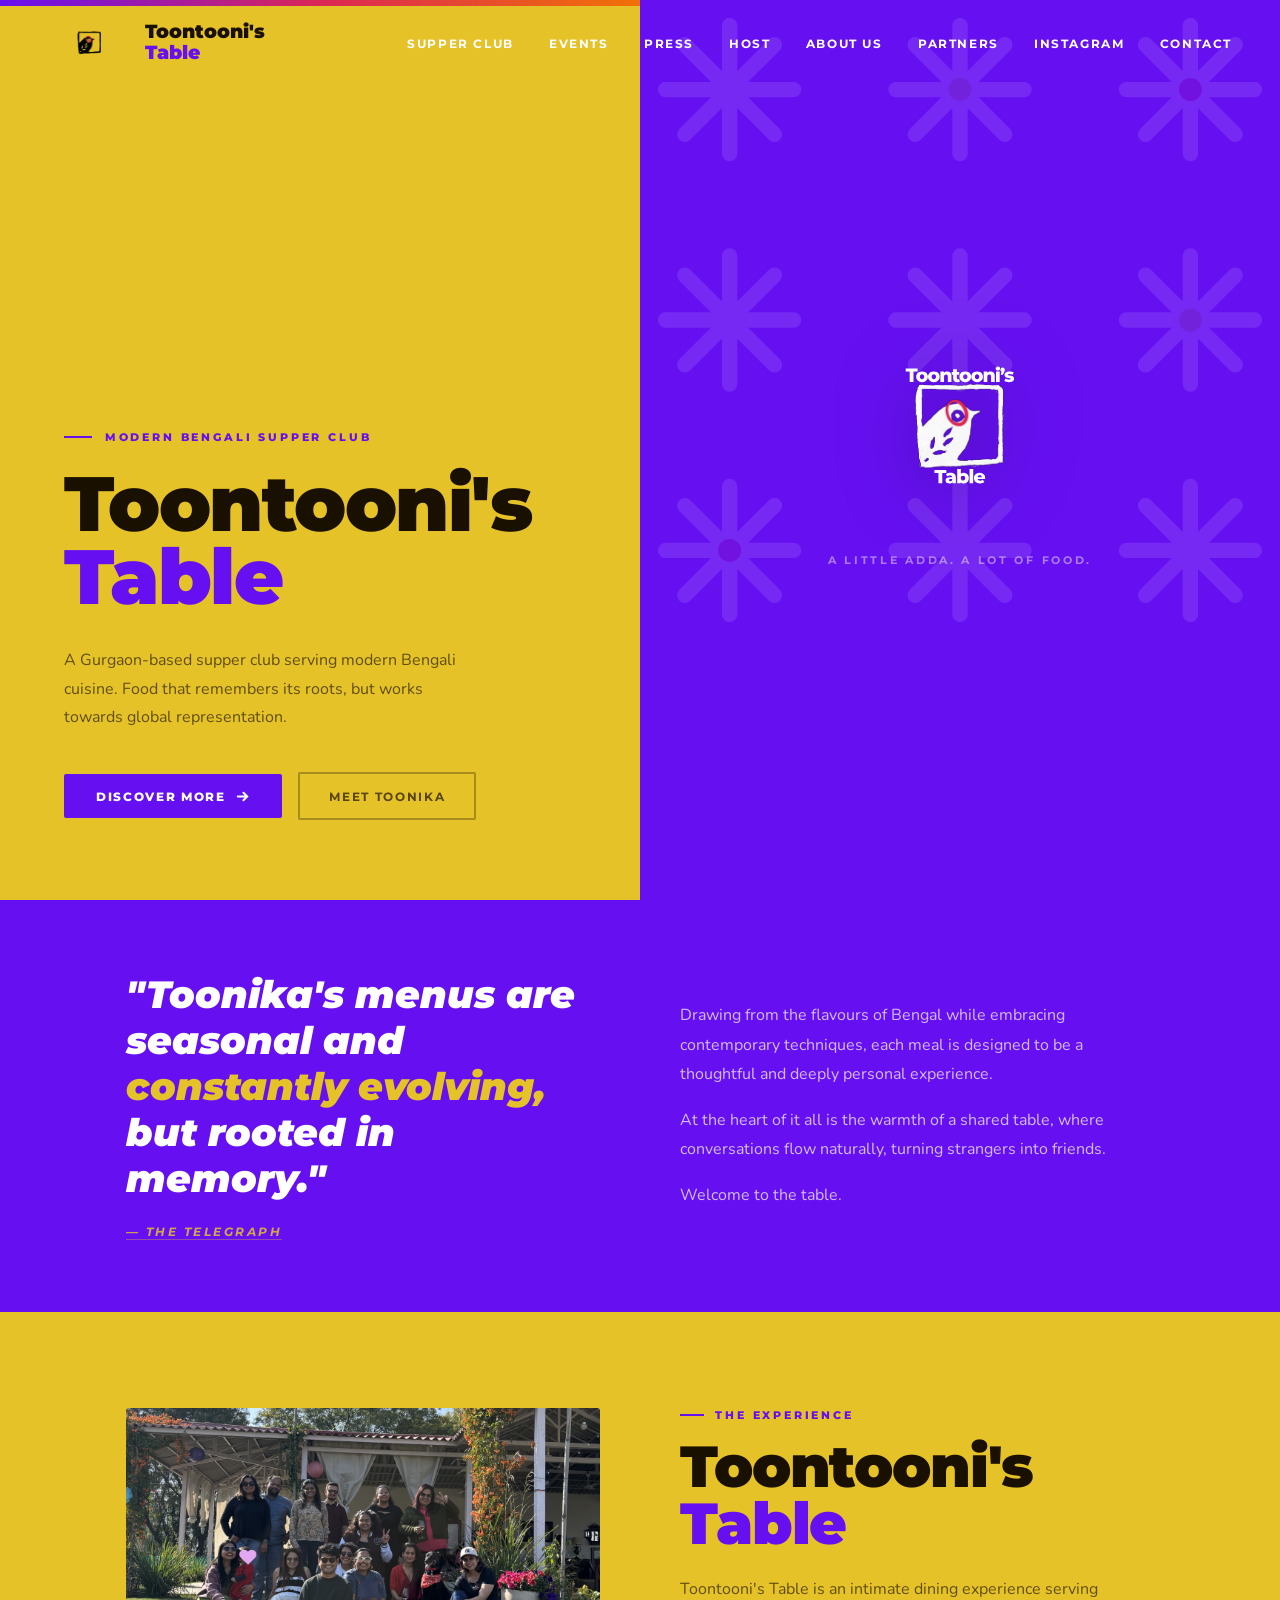
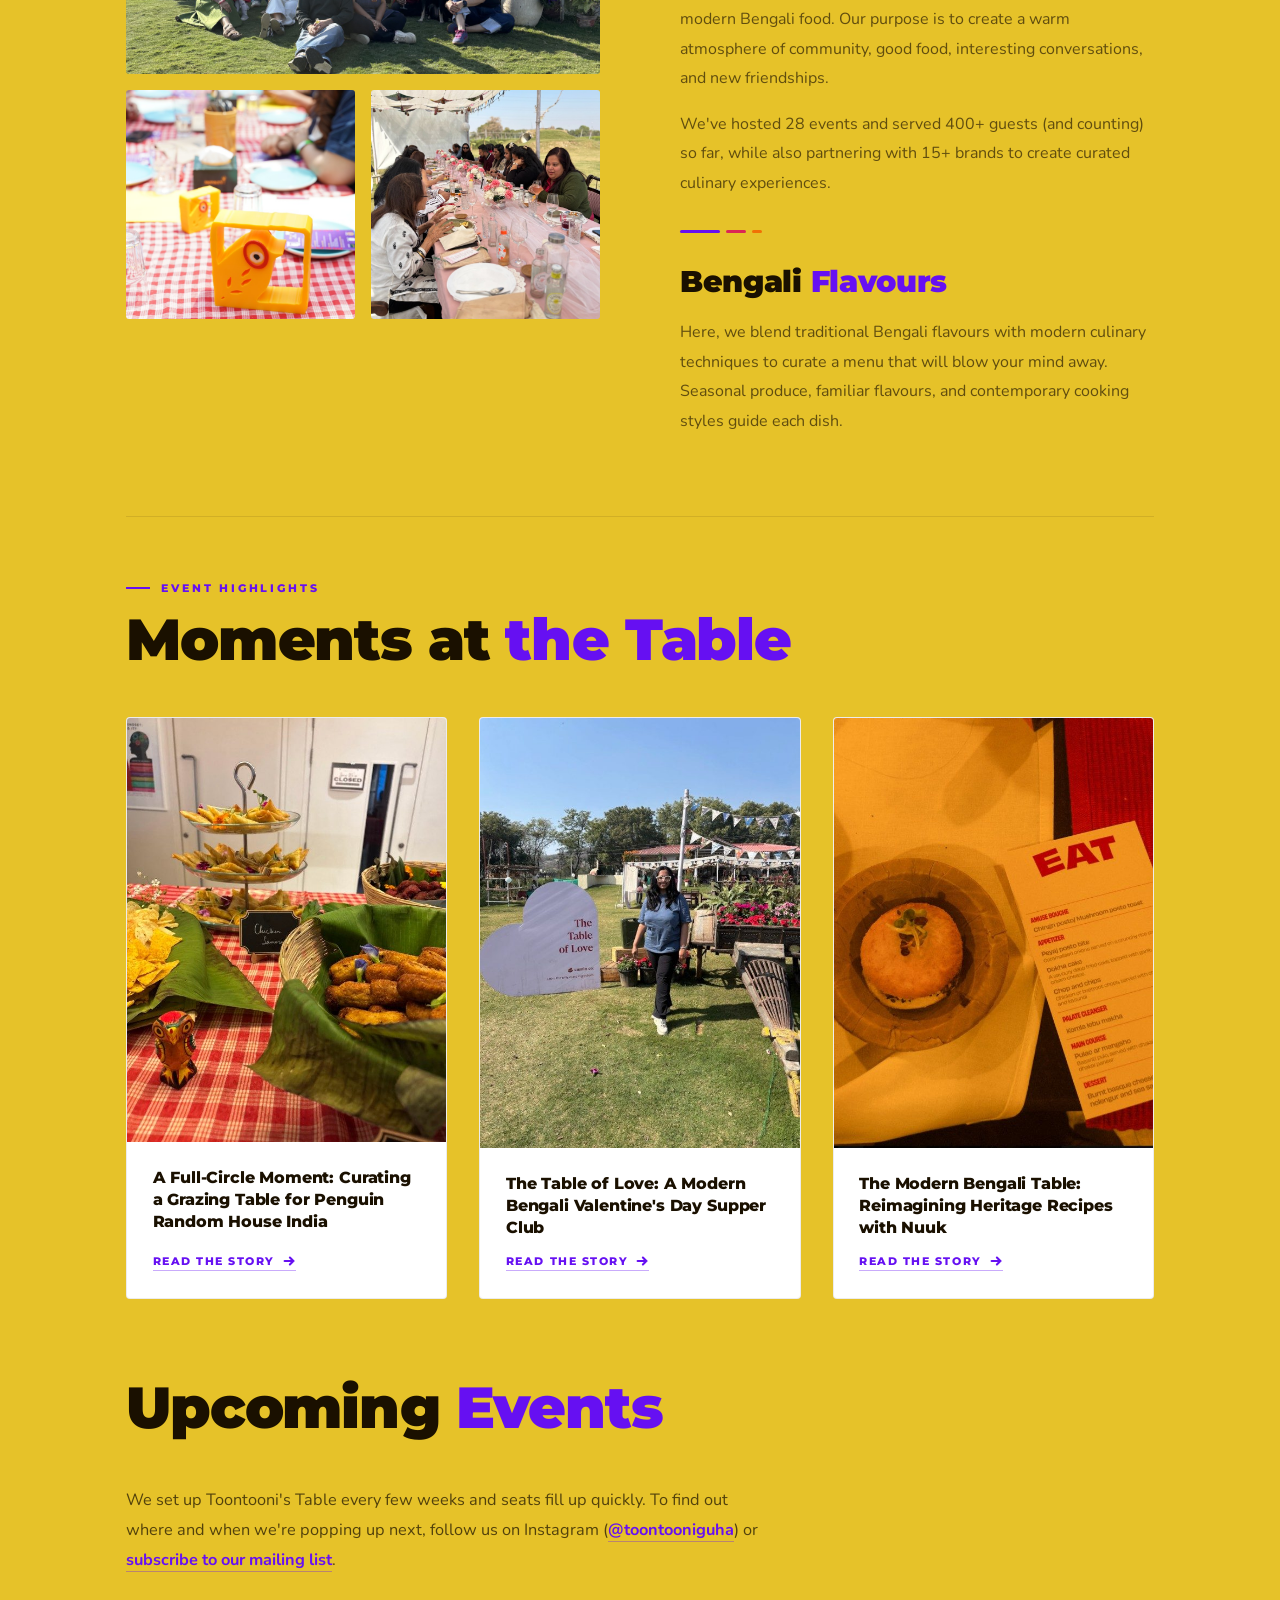
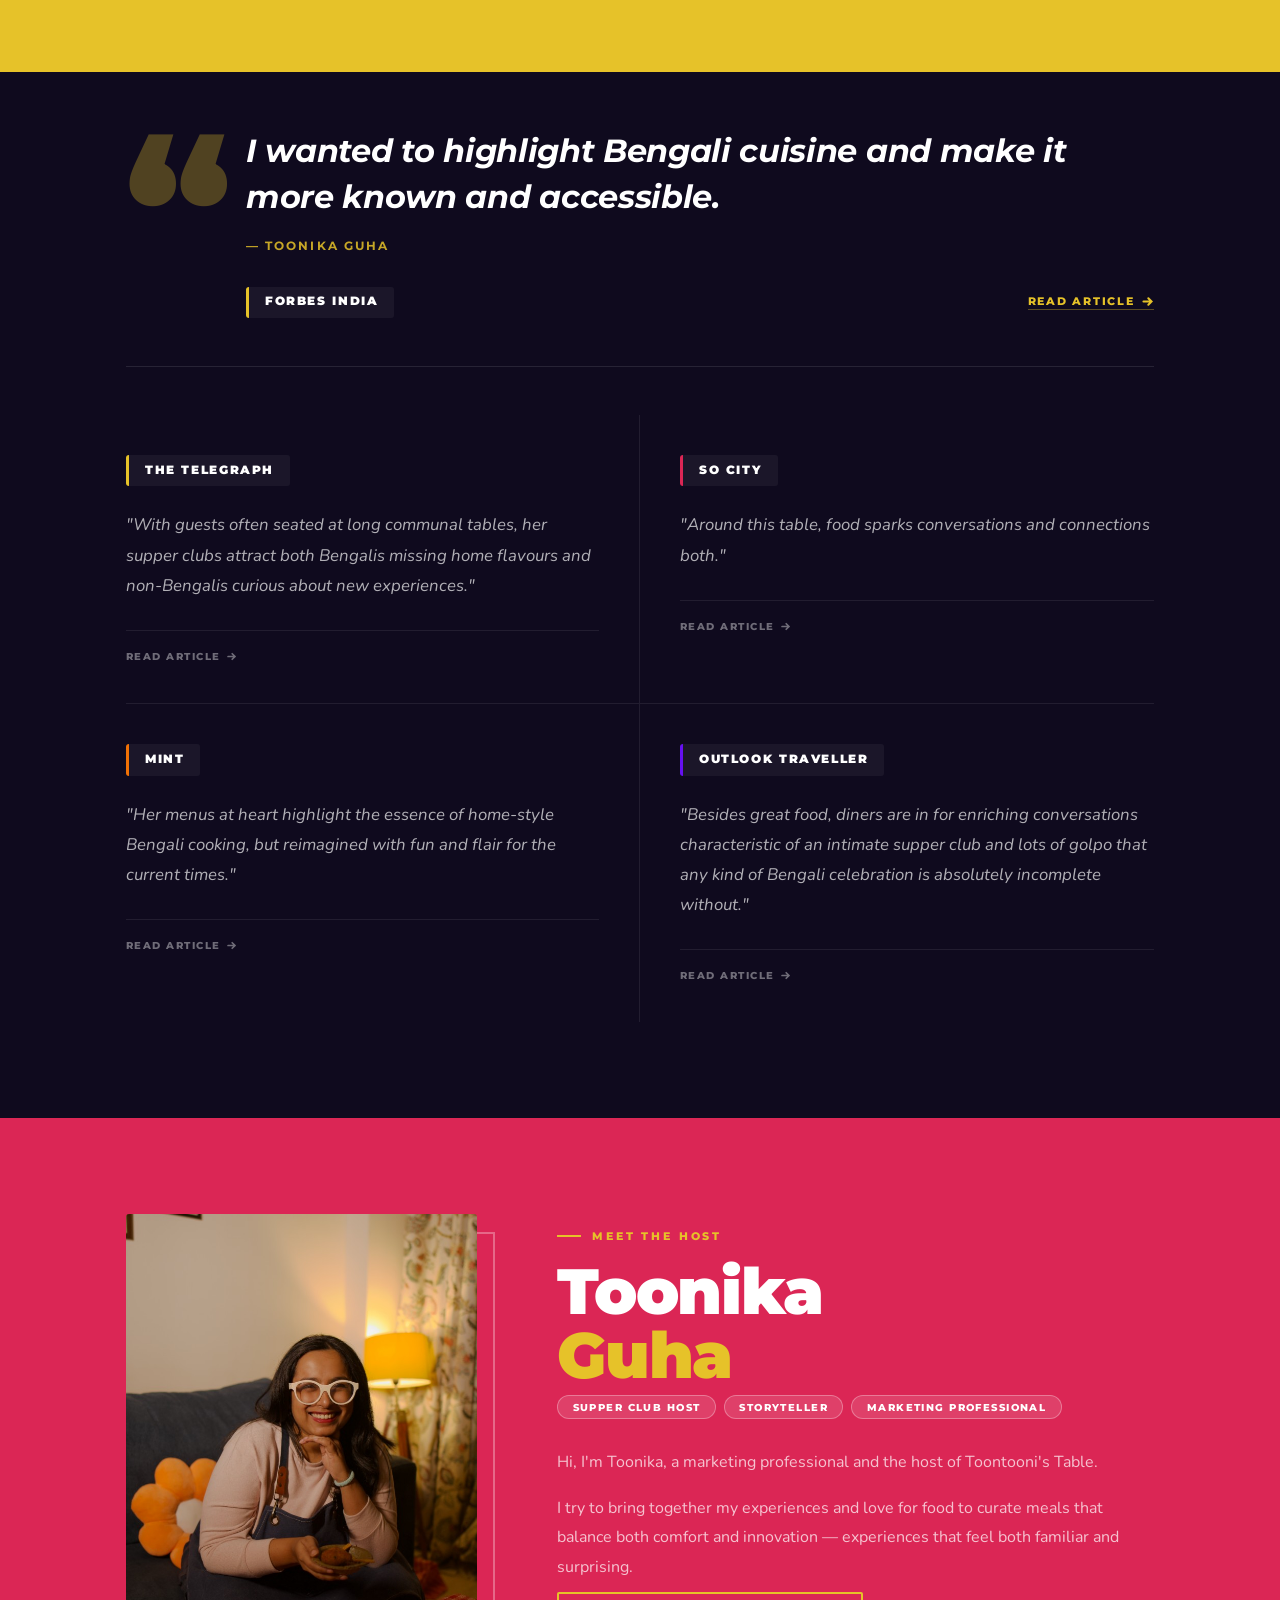
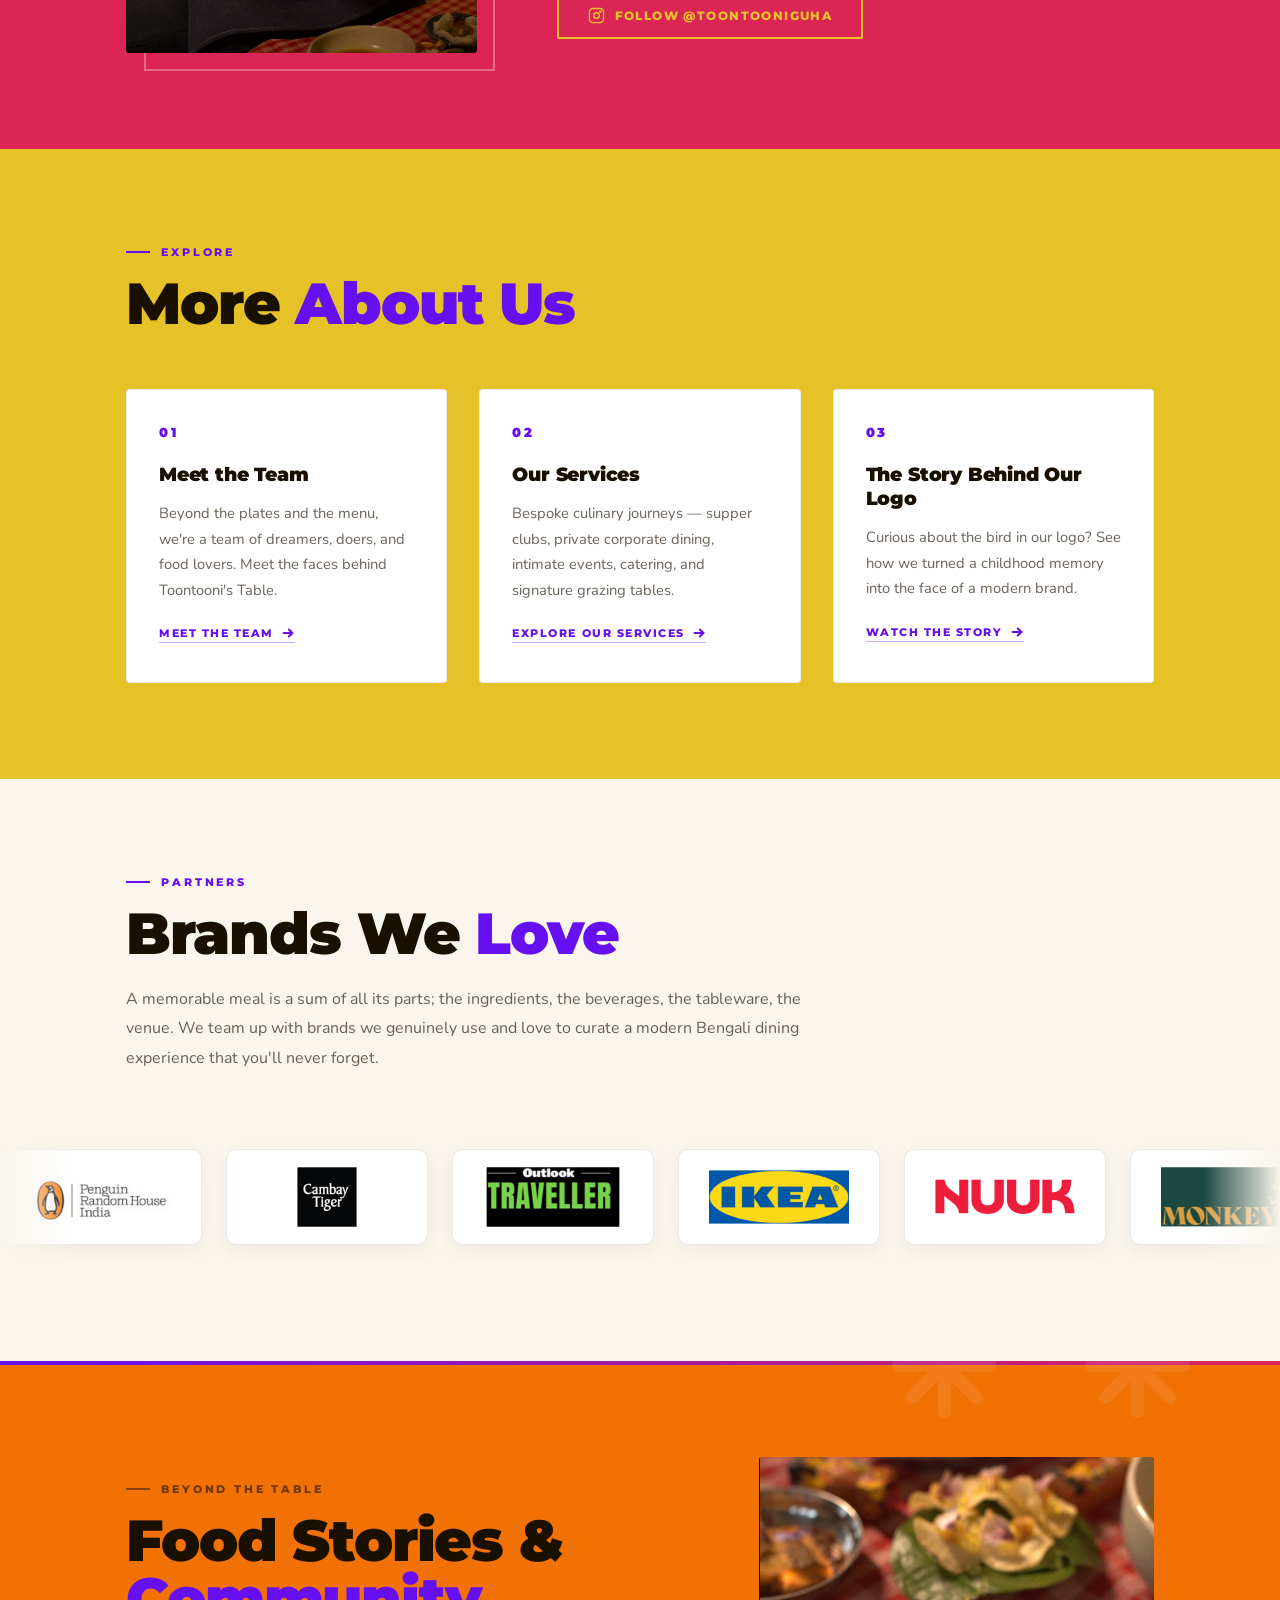
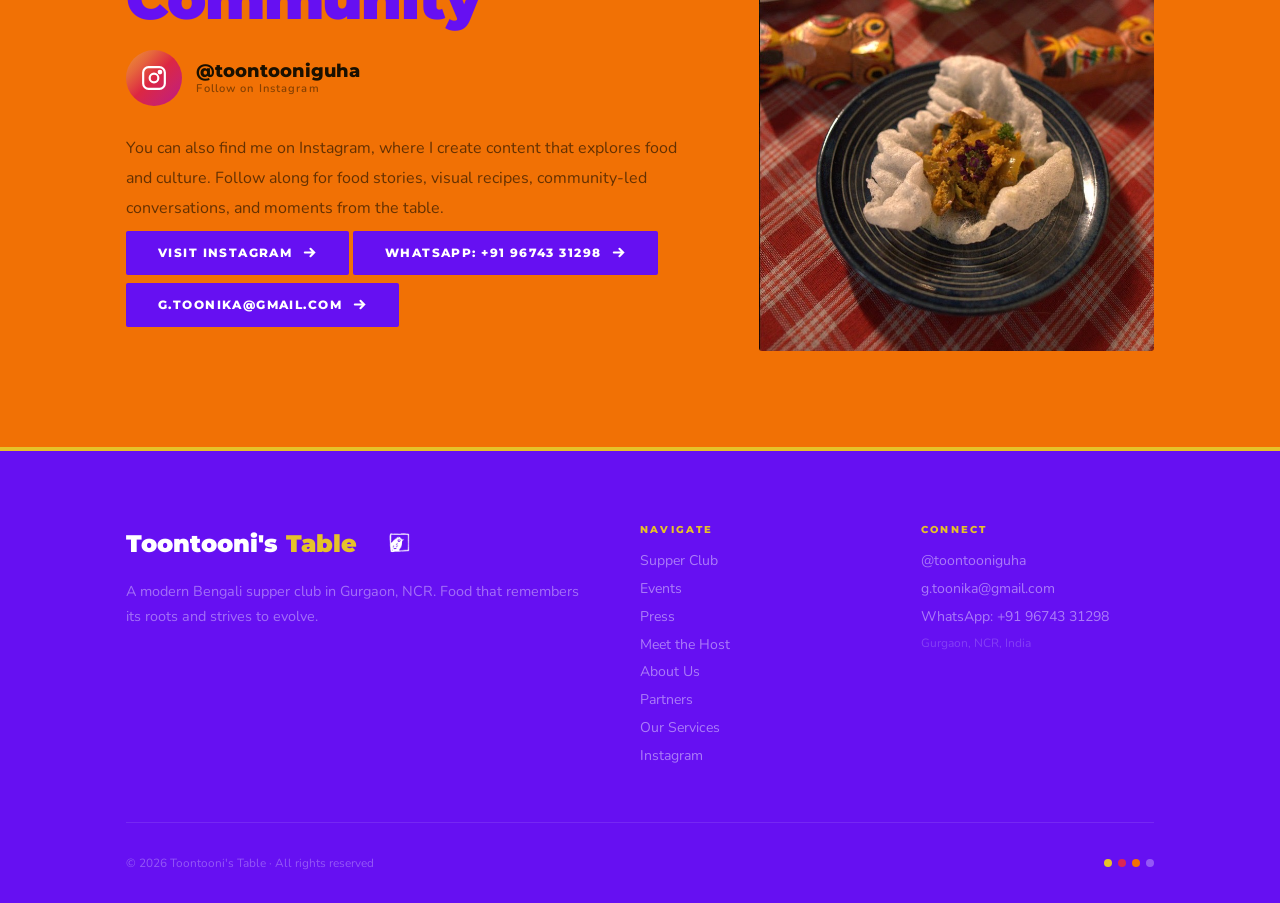
==== commit 0ca2d07d: "Add email + WhatsApp to contact touchpoints - Footer "Connect" column: surface g.toonika@gmail.com a" ====
--- a/index.html
+++ b/index.html
@@ -10,7 +10,7 @@
   <meta name="keywords" content="supper club Gurgaon, Bengali supper club, Bengali cuisine NCR, intimate dining Gurgaon, Bengali meals Delhi NCR, private dining Gurgaon, modern Bengali food, cosy dinner Gurgaon, small gathering dining NCR, intimate experiences Gurgaon, Toontooni's Table, Toonika Guha, supper club Delhi, Bengali food Delhi">
   <meta name="author" content="Toonika Guha">
   <meta name="robots" content="index, follow">
-  <link rel="canonical" href="https://toontoonistable.com/">
+  <link rel="canonical" href="https://toonikaguha.com/">
 
   <!-- ── GEO / LOCAL SEO ── -->
   <meta name="geo.region" content="IN-HR">
@@ -20,10 +20,10 @@
 
   <!-- ── OPEN GRAPH ── -->
   <meta property="og:type" content="website">
-  <meta property="og:url" content="https://toontoonistable.com/">
+  <meta property="og:url" content="https://toonikaguha.com/">
   <meta property="og:title" content="Toontooni's Table | Modern Bengali Supper Club in Gurgaon, NCR">
   <meta property="og:description" content="An intimate modern Bengali supper club in Gurgaon, NCR. Cosy small-group dinners with contemporary Bengali cuisine, warm community, and memorable conversations.">
-  <meta property="og:image" content="https://toontoonistable.com/assets/images/experience-1.jpg">
+  <meta property="og:image" content="https://toonikaguha.com/assets/images/experience-1.jpg">
   <meta property="og:locale" content="en_IN">
   <meta property="og:site_name" content="Toontooni's Table">
 
@@ -31,7 +31,7 @@
   <meta name="twitter:card" content="summary_large_image">
   <meta name="twitter:title" content="Toontooni's Table | Modern Bengali Supper Club in Gurgaon">
   <meta name="twitter:description" content="An intimate modern Bengali supper club in Gurgaon, NCR. Cosy small-group dinners with contemporary Bengali cuisine.">
-  <meta name="twitter:image" content="https://toontoonistable.com/assets/images/experience-1.jpg">
+  <meta name="twitter:image" content="https://toonikaguha.com/assets/images/experience-1.jpg">
 
   <!-- ── FAVICON & MANIFEST ── -->
   <link rel="icon" type="image/png" href="assets/images/logo-black.png">
@@ -54,8 +54,8 @@
     "@type": "FoodEstablishment",
     "name": "Toontooni's Table",
     "description": "An intimate modern Bengali supper club in Gurgaon, NCR, serving contemporary Bengali cuisine in small, cosy gatherings.",
-    "url": "https://toontoonistable.com",
-    "image": "https://toontoonistable.com/assets/images/experience-1.jpg",
+    "url": "https://toonikaguha.com",
+    "image": "https://toonikaguha.com/assets/images/experience-1.jpg",
     "servesCuisine": ["Bengali", "Indian", "Modern Indian"],
     "priceRange": "₹₹₹",
     "address": {
@@ -78,6 +78,18 @@
     "sameAs": ["https://www.instagram.com/toontooniguha/"]
   }
   </script>
+
+  <!-- ── VERCEL WEB ANALYTICS ── -->
+  <script>
+    window.va = window.va || function () { (window.vaq = window.vaq || []).push(arguments); };
+  </script>
+  <script defer src="/_vercel/insights/script.js"></script>
+
+  <!-- ── VERCEL SPEED INSIGHTS ── -->
+  <script>
+    window.si = window.si || function () { (window.siq = window.siq || []).push(arguments); };
+  </script>
+  <script defer src="/_vercel/speed-insights/script.js"></script>
 </head>
 <body>
 
@@ -267,7 +279,7 @@
 
 <!-- ══════════════════════════════════
      PRESS
-══════════════════════════════════ -->
+══════════��═══════════════════════ -->
 <section class="section press-section" id="press" aria-label="Press and media coverage">
   <div class="container">
 
@@ -560,6 +572,30 @@
             <path d="M3 8h10M9 4l4 4-4 4"/>
           </svg>
         </a>
+
+        <a
+          href="https://wa.me/919674331298"
+          target="_blank"
+          rel="noopener noreferrer"
+          class="beyond-btn reveal d3"
+          aria-label="Message Toontooni's Table on WhatsApp"
+        >
+          WhatsApp: +91 96743 31298
+          <svg width="15" height="15" viewBox="0 0 16 16" fill="none" stroke="currentColor" stroke-width="2.2" stroke-linecap="round" aria-hidden="true">
+            <path d="M3 8h10M9 4l4 4-4 4"/>
+          </svg>
+        </a>
+
+        <a
+          href="mailto:g.toonika@gmail.com"
+          class="beyond-btn reveal d3"
+          aria-label="Email Toontooni's Table"
+        >
+          g.toonika@gmail.com
+          <svg width="15" height="15" viewBox="0 0 16 16" fill="none" stroke="currentColor" stroke-width="2.2" stroke-linecap="round" aria-hidden="true">
+            <path d="M3 8h10M9 4l4 4-4 4"/>
+          </svg>
+        </a>
       </div>
 
       <div class="reveal d1">
